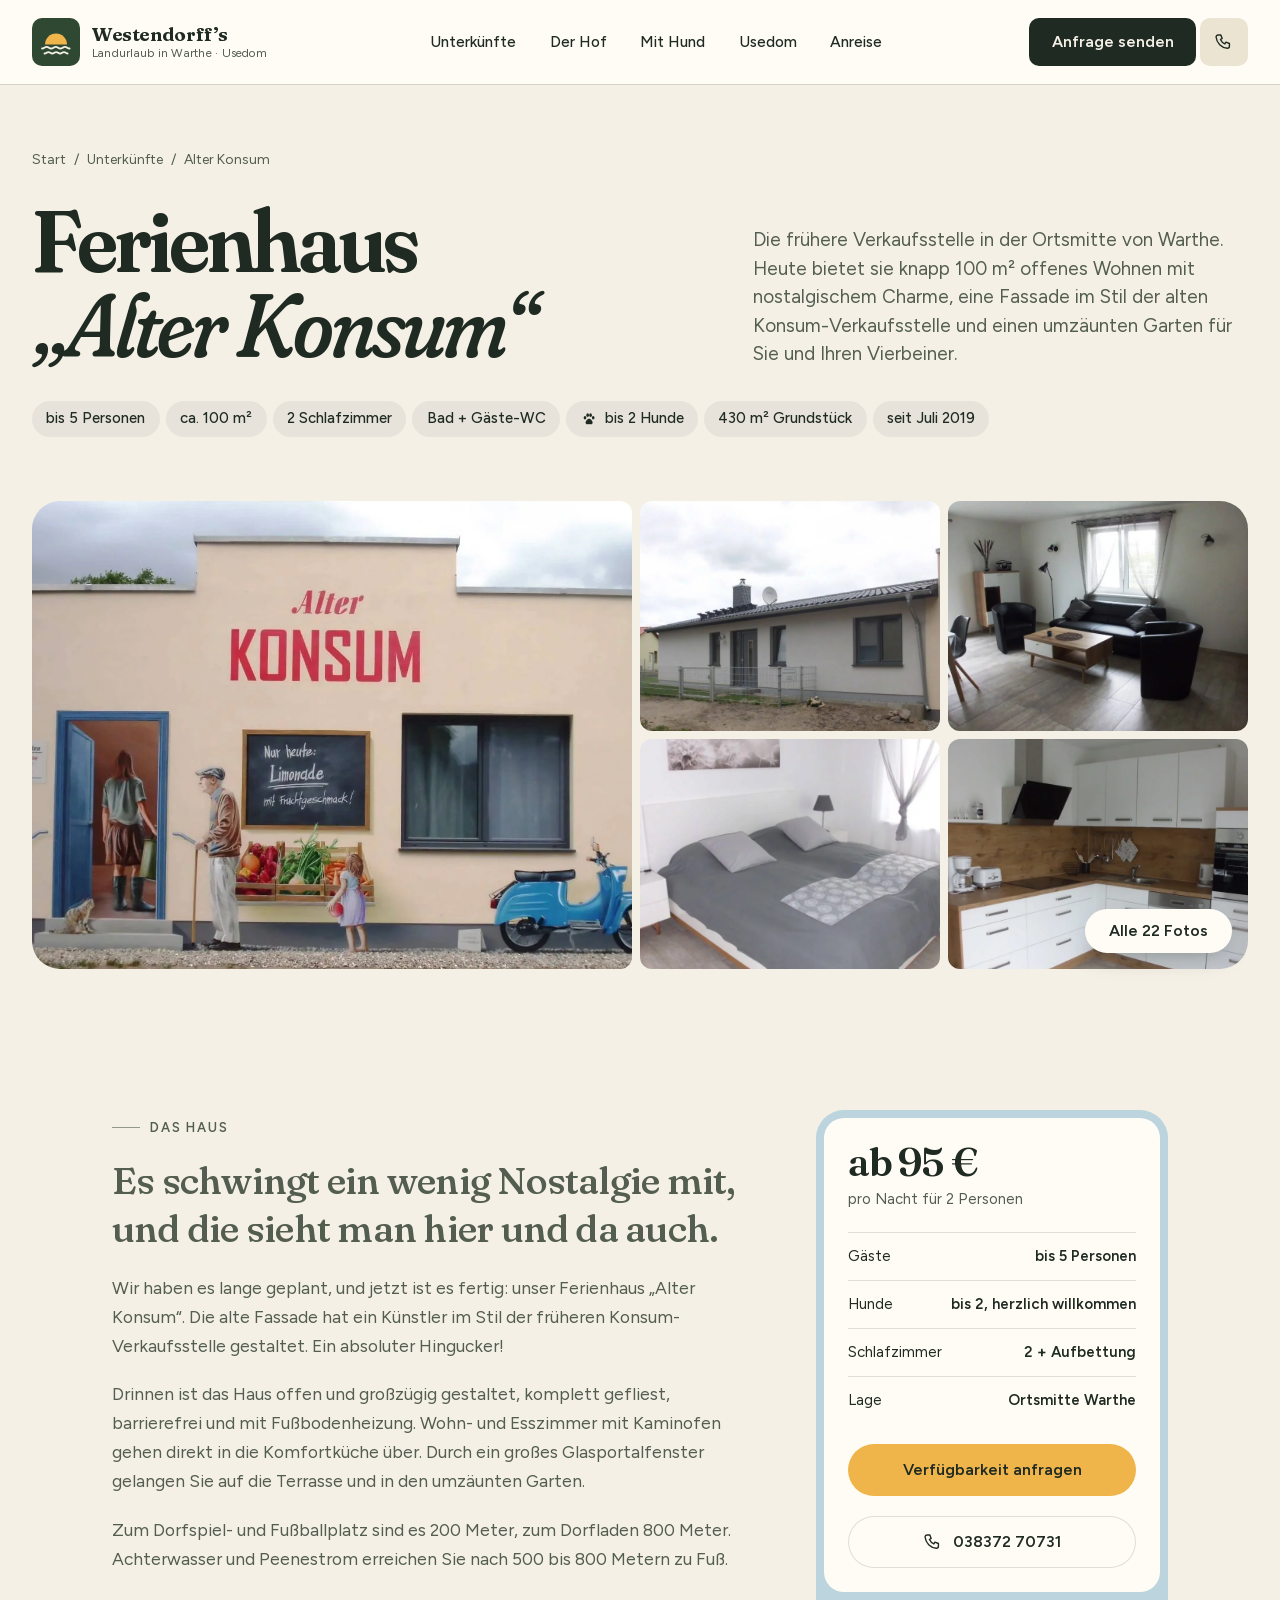
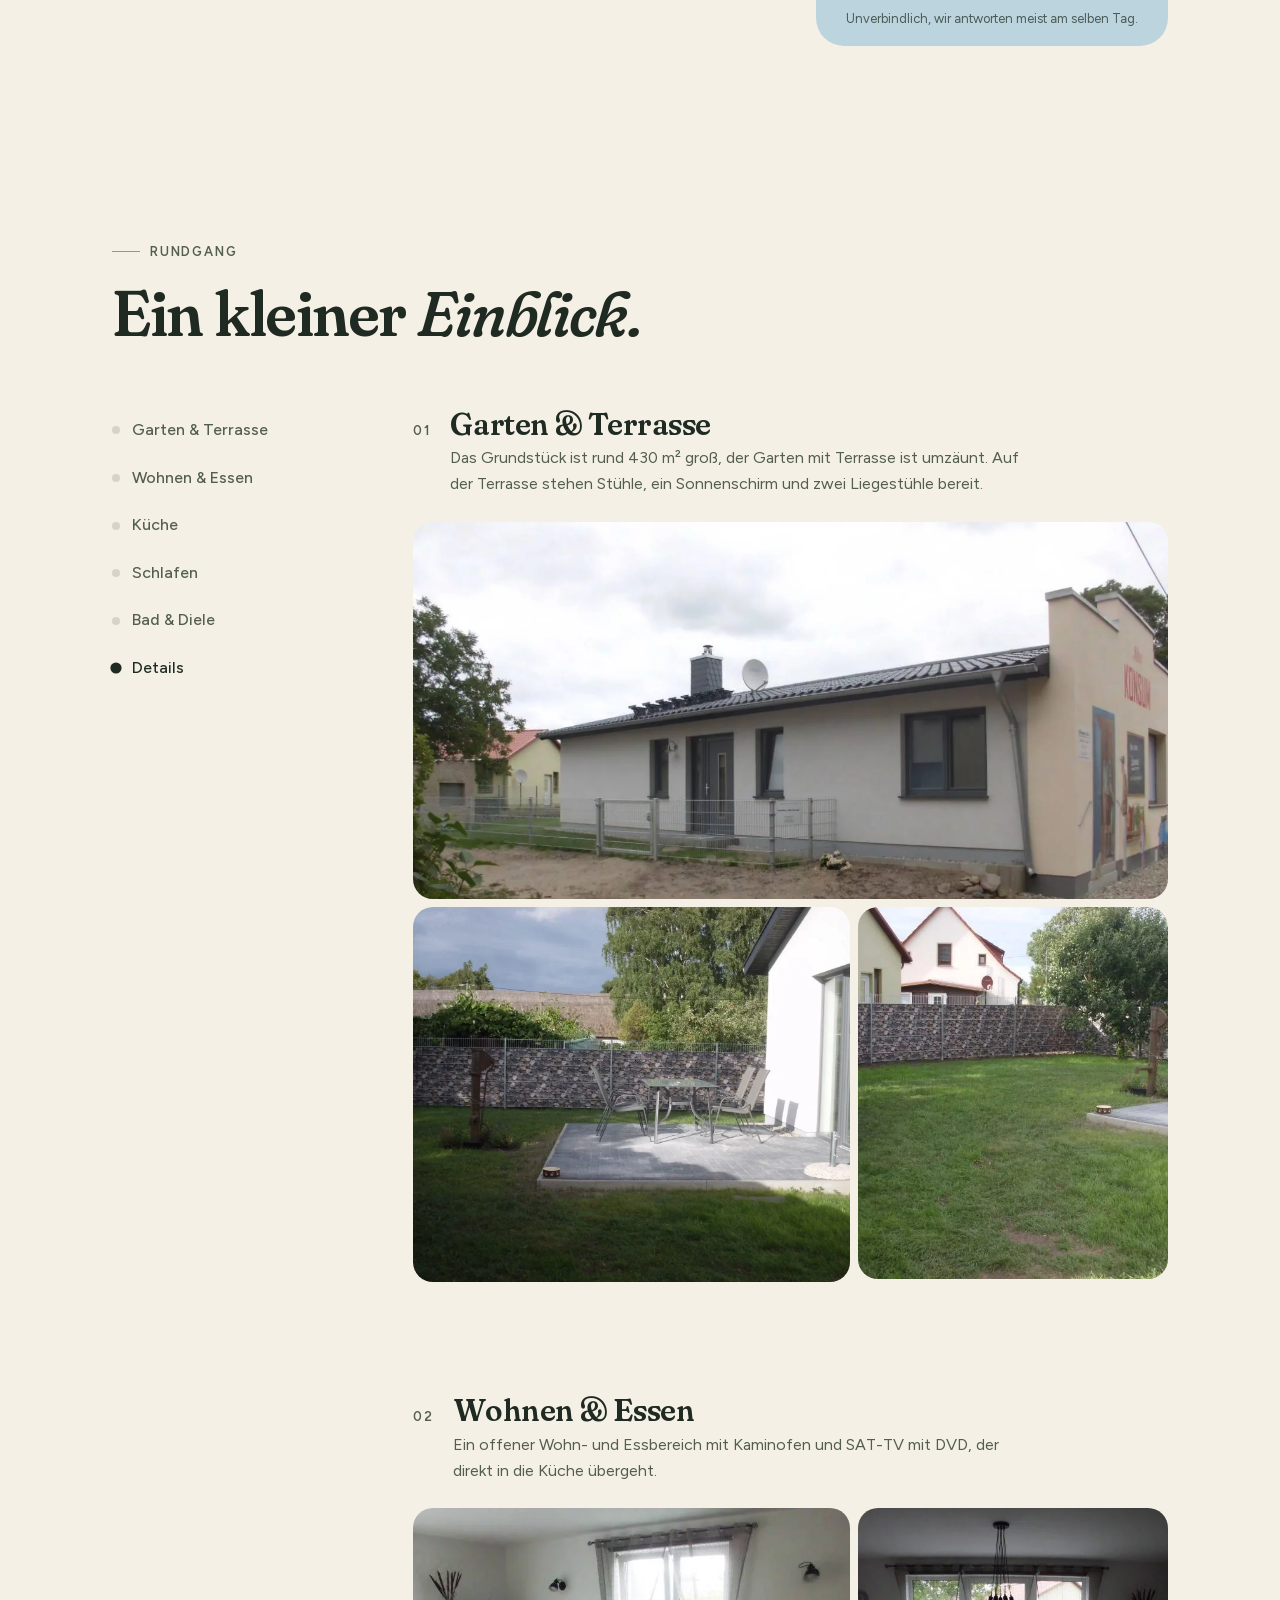
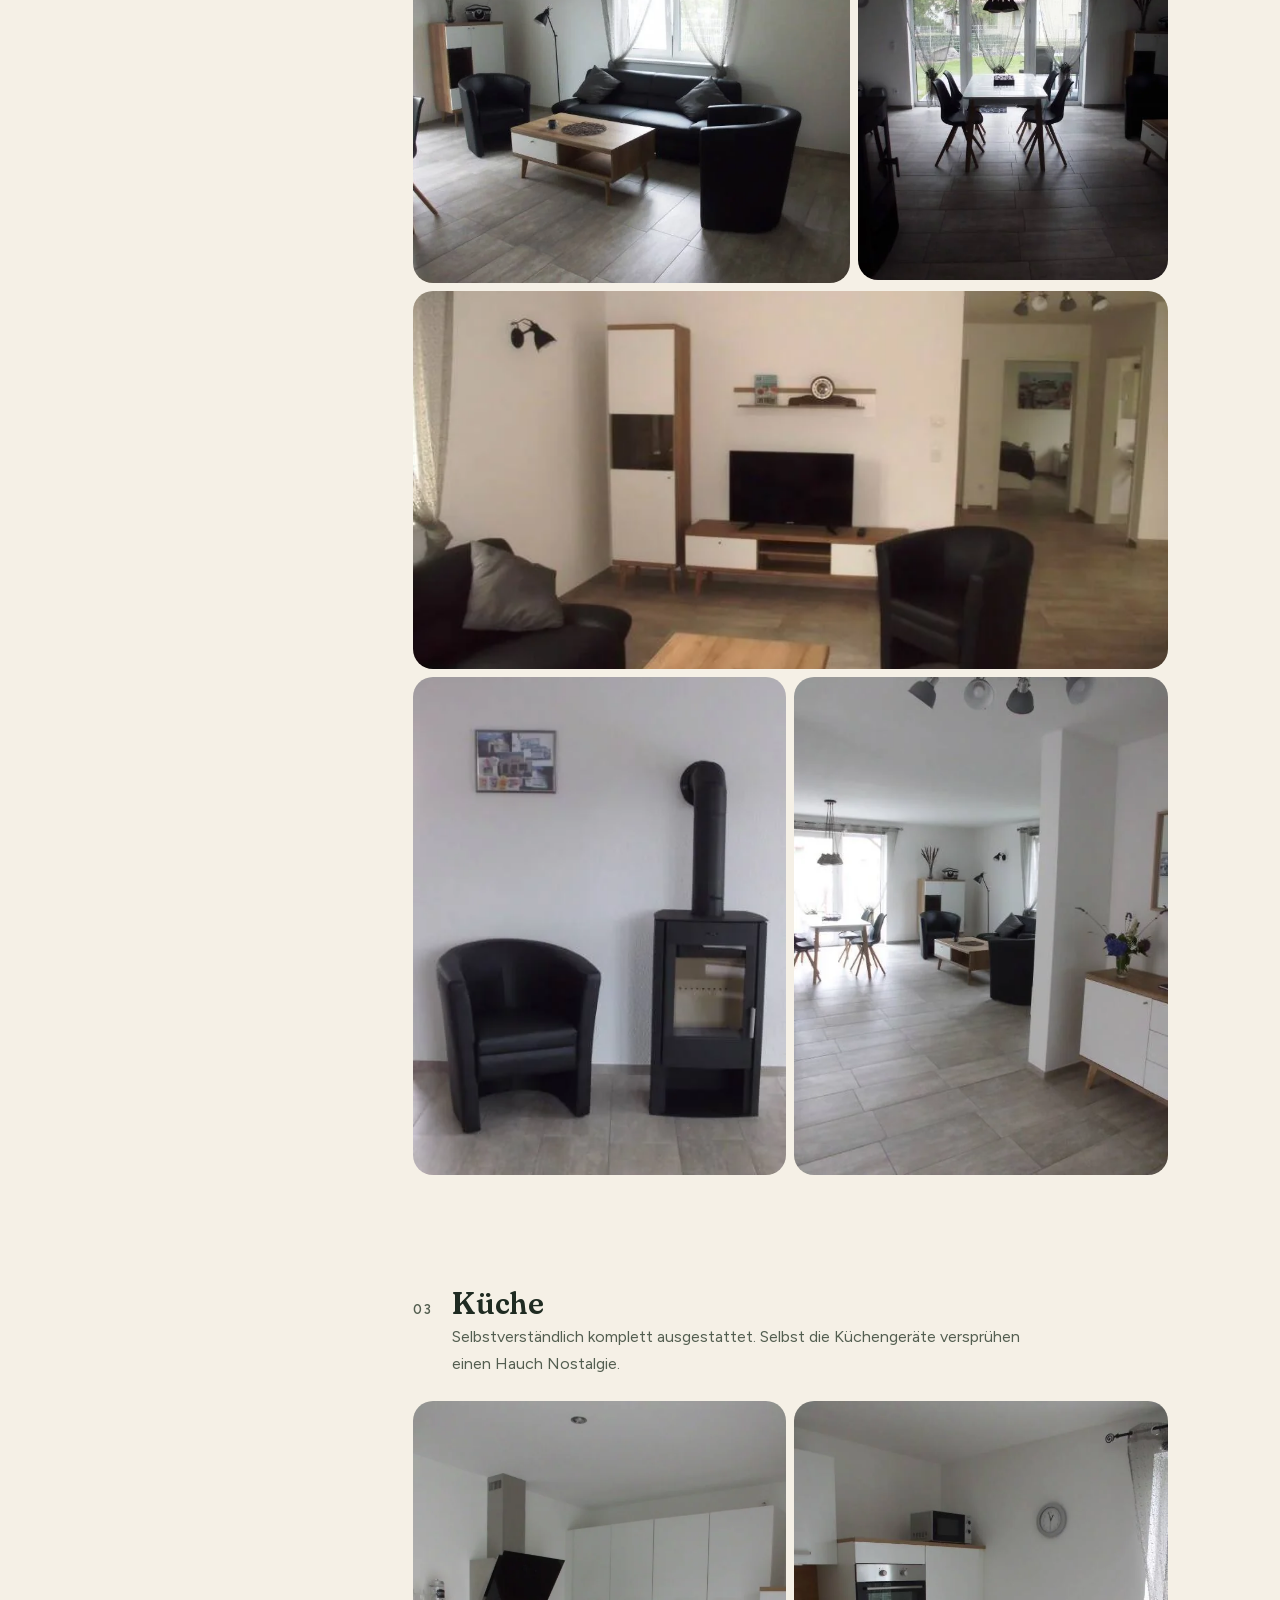
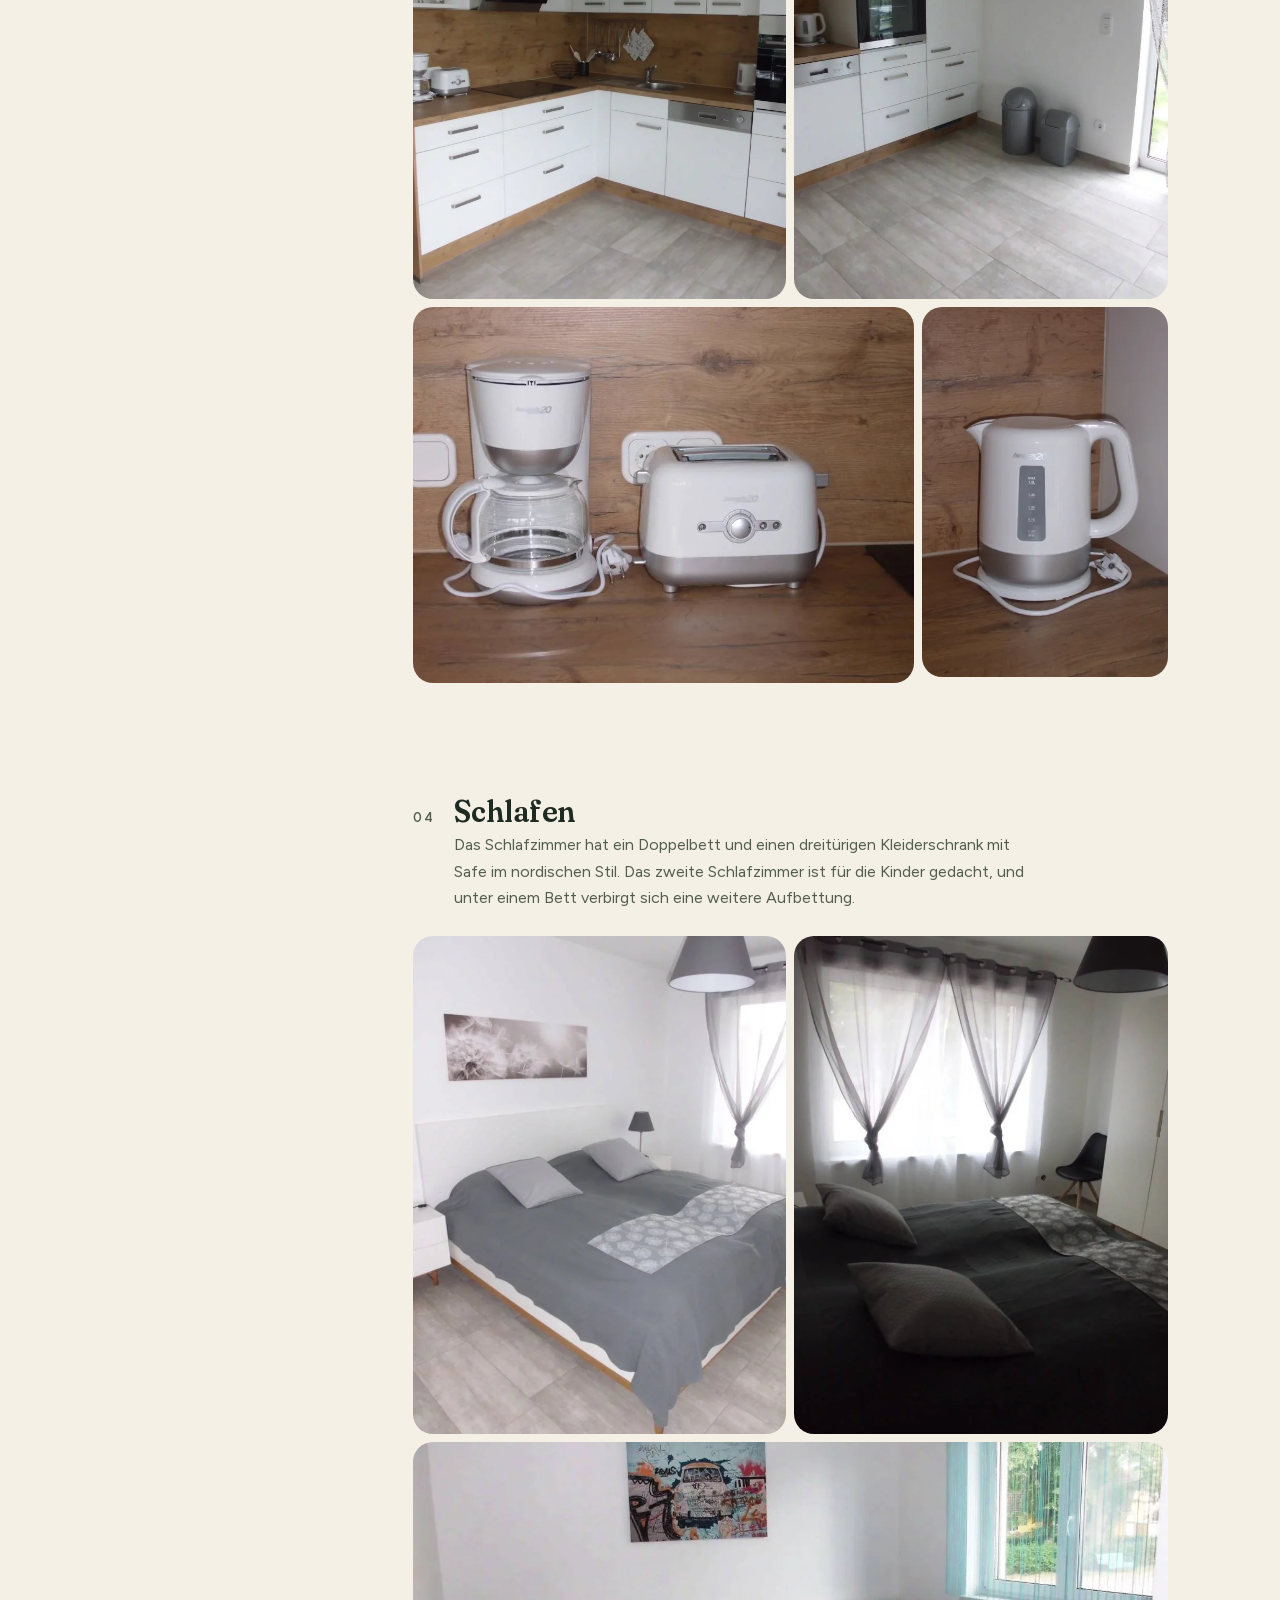
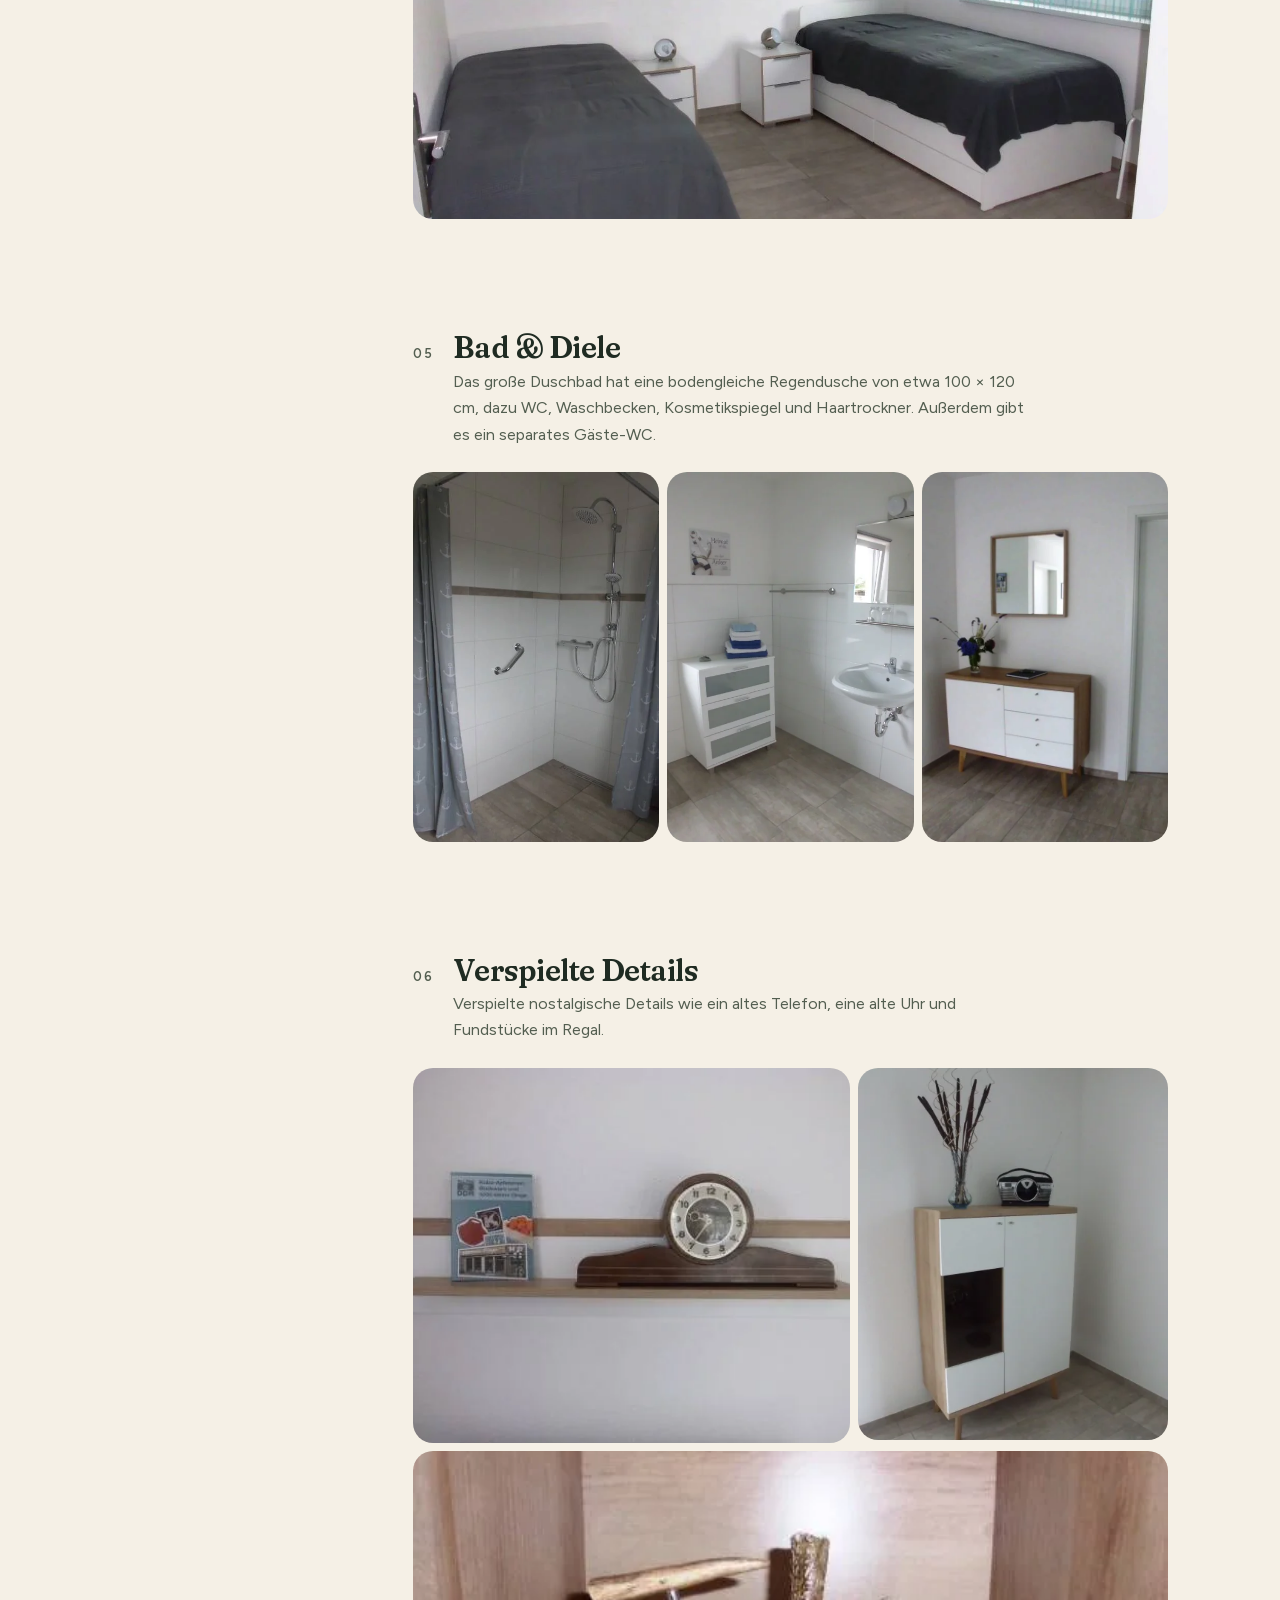
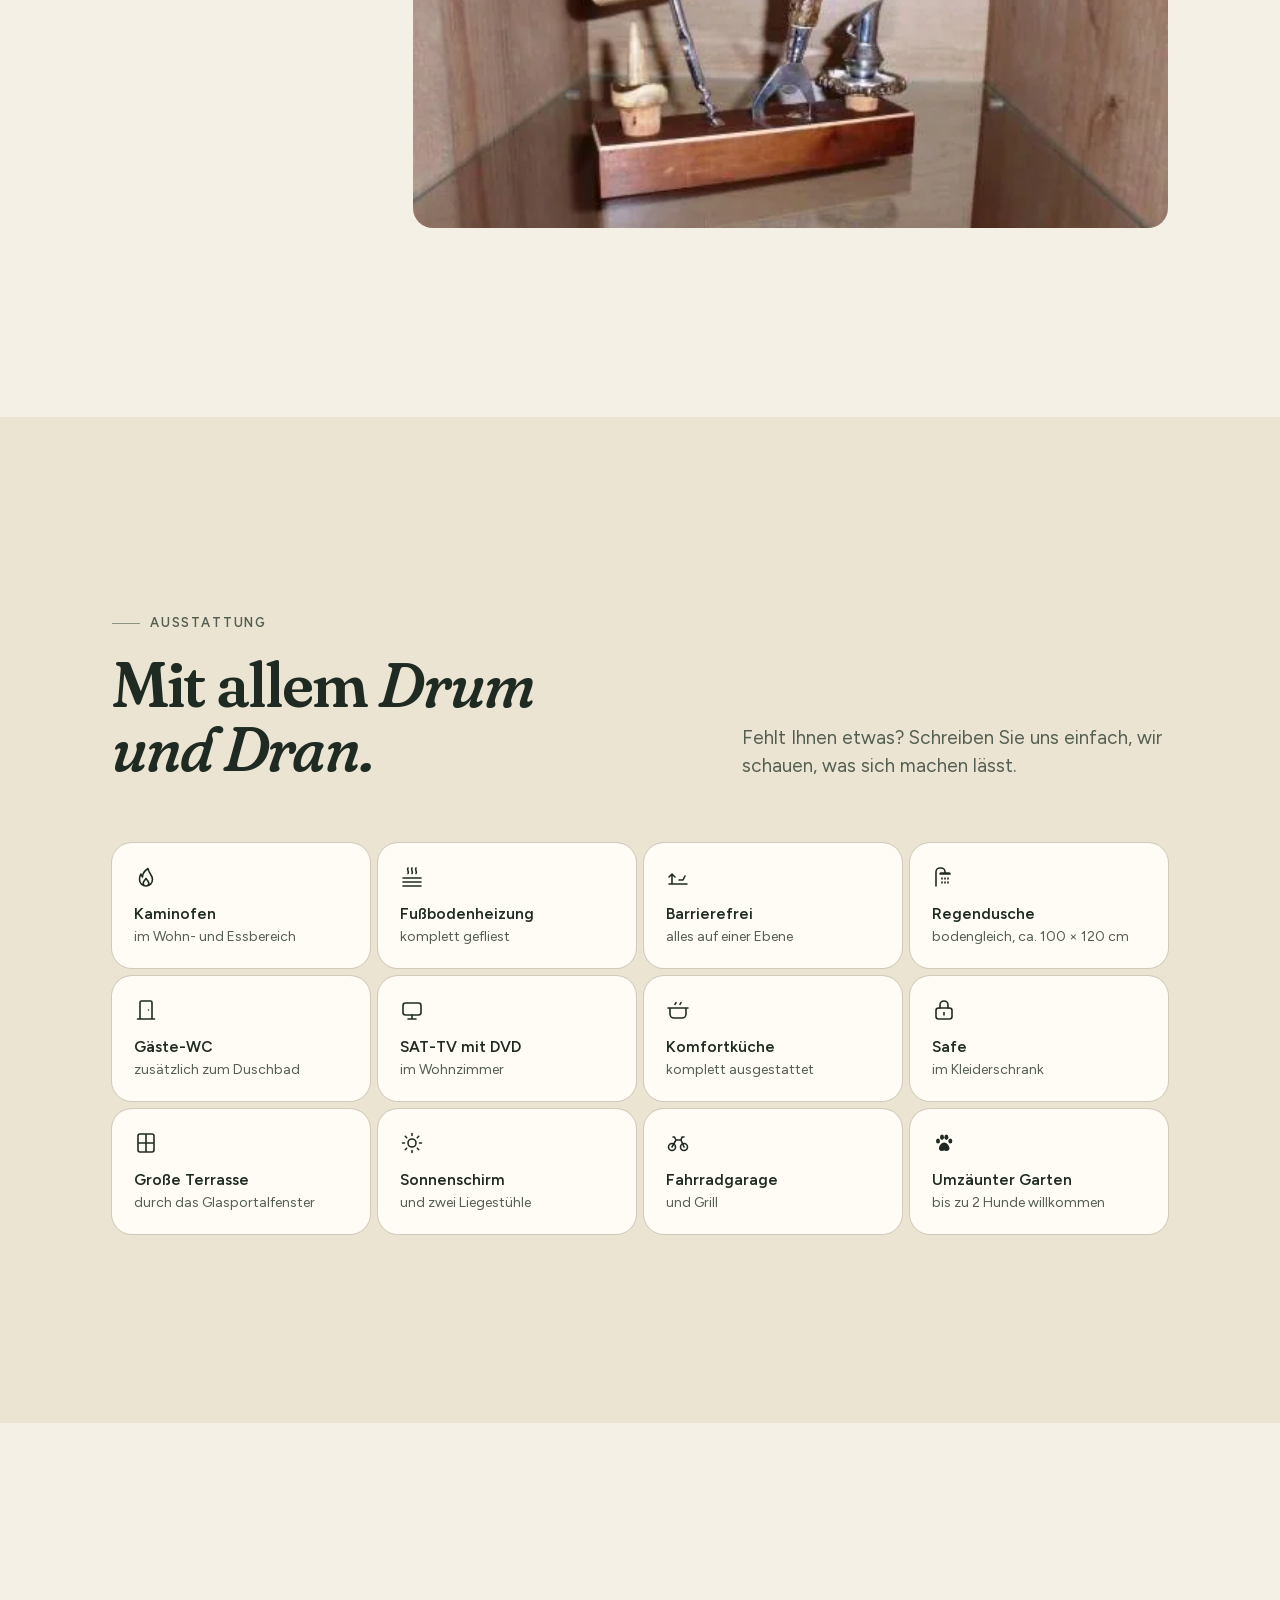
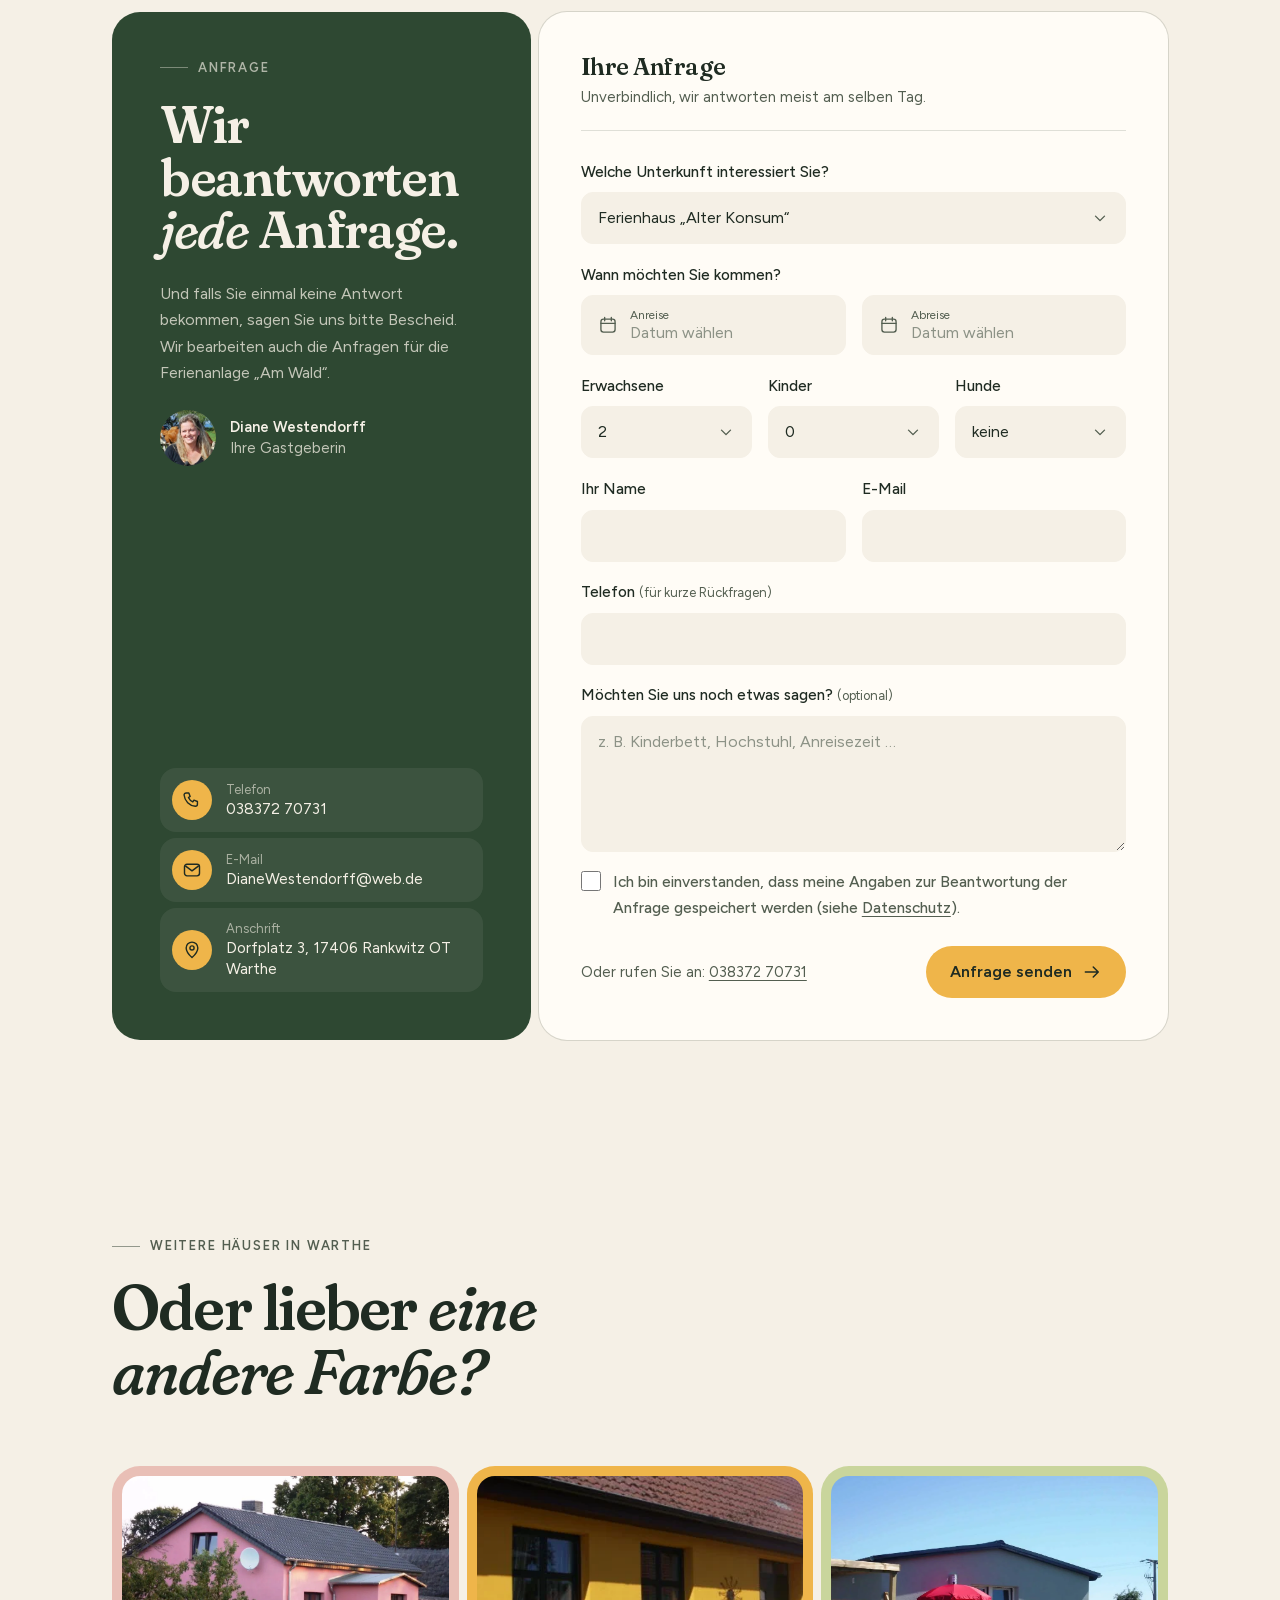
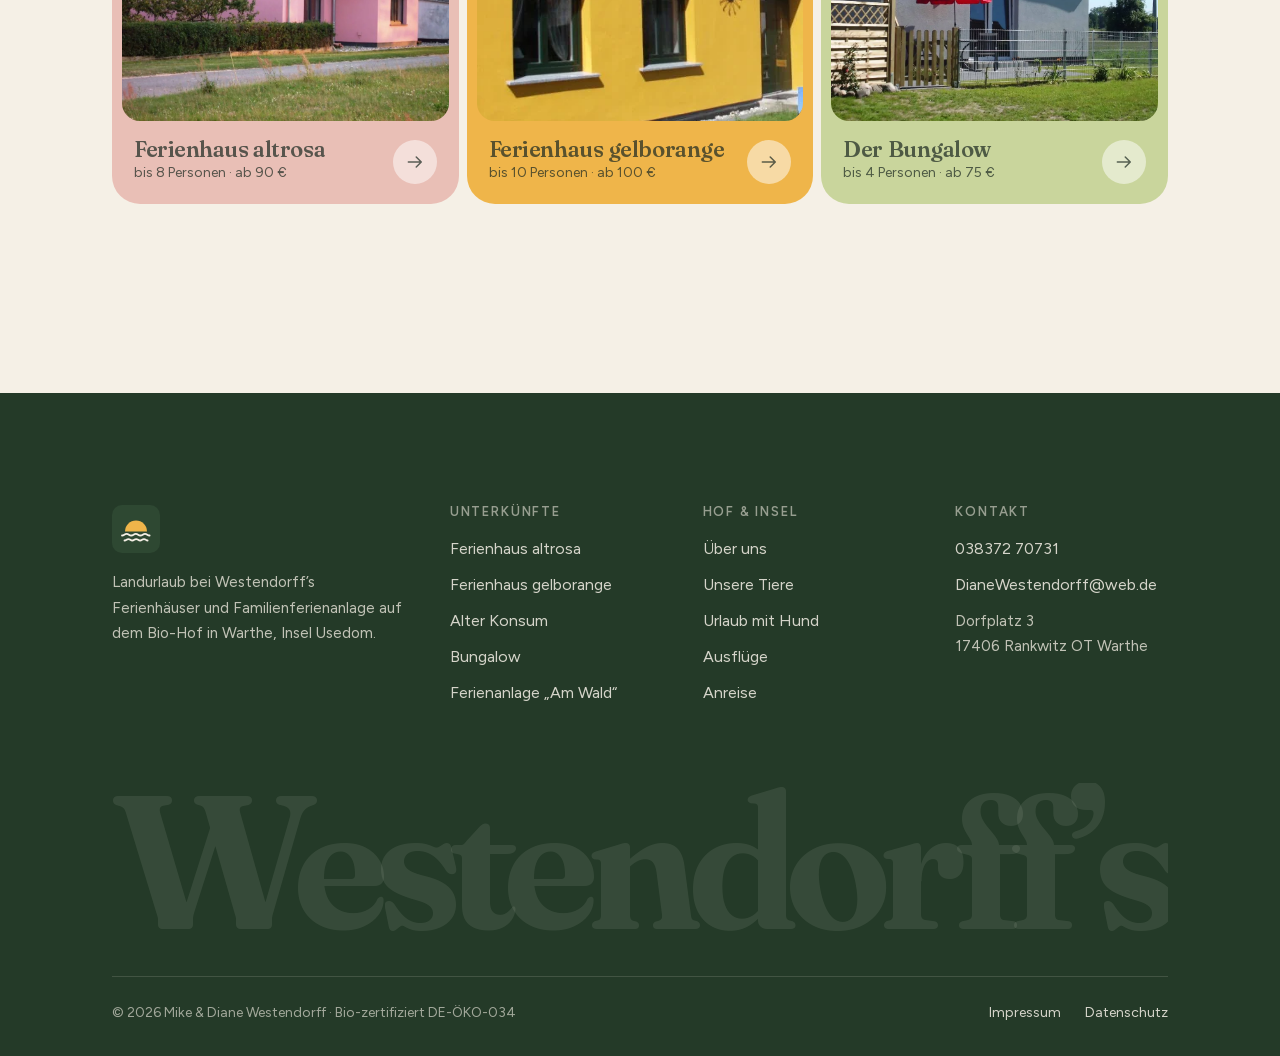
==== alter-konsum.html @ 7430ca49 "Redesign preview: Landurlaub bei Westendorff's, Warthe/Usedom Homepage and Ferienhaus "Alter Konsum"" ====
<!DOCTYPE html>
<html lang="de">
<head>
  <meta charset="utf-8">
  <meta name="viewport" content="width=device-width, initial-scale=1, viewport-fit=cover">
  <title>Ferienhaus „Alter Konsum“ · Landurlaub bei Westendorff’s, Warthe/Usedom</title>
  <meta name="description" content="Ferienhaus „Alter Konsum“ in Warthe, Insel Usedom: die ehemalige Dorf-Verkaufsstelle, knapp 100 m², bis 5 Personen, 2 Hunde willkommen, ab 95 € pro Nacht.">
  <meta name="robots" content="noindex, nofollow">
  <meta name="theme-color" content="#F5F0E6">
  <link rel="icon" href="assets/img/mark.svg" type="image/svg+xml">
  <link rel="preload" href="assets/fonts/fraunces-latin.woff2" as="font" type="font/woff2" crossorigin>
  <link rel="preload" href="assets/fonts/figtree-latin.woff2" as="font" type="font/woff2" crossorigin>
  <link rel="preload" href="assets/img/konsum-fassade.webp" as="image" fetchpriority="high">
  <link rel="stylesheet" href="assets/css/styles.css">
  <script>
    /* freeze the viewport unit before first paint — refreshed on width change only */
    document.documentElement.classList.add('js');
    document.documentElement.style.setProperty('--vh', (window.innerHeight * 0.01) + 'px');
  </script>
  <script src="assets/js/main.js" defer></script>
  <script type="application/ld+json">
  {
    "@context": "https://schema.org",
    "@type": "VacationRental",
    "name": "Ferienhaus „Alter Konsum“ – Landurlaub bei Westendorff’s",
    "description": "Ferienhäuser und Familienferienanlage auf einem Bio-Hof in Warthe, Insel Usedom",
    "telephone": "+49 38372 70731",
    "email": "DianeWestendorff@web.de",
    "petsAllowed": true,
    "address": {
      "@type": "PostalAddress",
      "streetAddress": "Dorfplatz 3",
      "postalCode": "17406",
      "addressLocality": "Rankwitz OT Warthe",
      "addressRegion": "Mecklenburg-Vorpommern",
      "addressCountry": "DE"
    },
    "url": "https://www.landurlaub-usedom-warthe.de/"
  }
  </script>
</head>
<body>
  <a class="skip" href="#main">Zum Inhalt springen</a>

  <!-- Icon sprite -->
  <svg width="0" height="0" style="position:absolute" aria-hidden="true">
    <symbol id="mark" viewBox="0 0 48 48">
      <rect width="48" height="48" rx="10" fill="#2E4832"/>
      <path d="M13 26.5a11 11 0 0 1 22 0z" fill="#EFB54A"/>
      <path d="M10 30.5c2.3 0 2.3-1.6 4.6-1.6s2.3 1.6 4.6 1.6 2.3-1.6 4.6-1.6 2.3 1.6 4.6 1.6 2.3-1.6 4.6-1.6 2.3 1.6 4.6 1.6M12.5 35.5c2 0 2-1.4 3.9-1.4s2 1.4 3.9 1.4 2-1.4 3.9-1.4 2 1.4 3.9 1.4 2-1.4 3.9-1.4 2 1.4 3.6 1.4" fill="none" stroke="#F5F0E6" stroke-width="1.8" stroke-linecap="round"/>
    </symbol>
    <symbol id="i-phone" viewBox="0 0 24 24"><path fill="none" stroke="currentColor" stroke-width="1.7" stroke-linejoin="round" d="M5 3.5h3.2l1.6 4.2-2.1 1.3a11 11 0 0 0 5.3 5.3l1.3-2.1 4.2 1.6V17a2.5 2.5 0 0 1-2.5 2.5A15 15 0 0 1 2.5 6 2.5 2.5 0 0 1 5 3.5z"/></symbol>
    <symbol id="i-mail" viewBox="0 0 24 24"><g fill="none" stroke="currentColor" stroke-width="1.7" stroke-linejoin="round"><rect x="3" y="5" width="18" height="14" rx="3"/><path d="M4 7l8 6 8-6"/></g></symbol>
    <symbol id="i-pin" viewBox="0 0 24 24"><g fill="none" stroke="currentColor" stroke-width="1.7"><path d="M12 21s-7-6.2-7-11.5a7 7 0 0 1 14 0C19 14.8 12 21 12 21z" stroke-linejoin="round"/><circle cx="12" cy="9.5" r="2.5"/></g></symbol>
    <symbol id="i-arrow" viewBox="0 0 24 24"><path d="M4 12h15m-5.5-6 6 6-6 6" fill="none" stroke="currentColor" stroke-width="1.8" stroke-linecap="round" stroke-linejoin="round"/></symbol>
    <symbol id="i-cal" viewBox="0 0 24 24"><g fill="none" stroke="currentColor" stroke-width="1.6" stroke-linecap="round" stroke-linejoin="round"><rect x="3.5" y="5" width="17" height="15.5" rx="3"/><path d="M3.5 10h17M8 3v4m8-4v4"/></g></symbol>
    <symbol id="i-chev" viewBox="0 0 24 24"><path d="M6 9.5l6 6 6-6" fill="none" stroke="currentColor" stroke-width="1.8" stroke-linecap="round" stroke-linejoin="round"/></symbol>
    <symbol id="i-check" viewBox="0 0 24 24"><path d="M4.5 12.5l5 5 10-11" fill="none" stroke="currentColor" stroke-width="2" stroke-linecap="round" stroke-linejoin="round"/></symbol>
    <symbol id="i-paw" viewBox="0 0 24 24"><g fill="currentColor"><ellipse cx="6" cy="10" rx="2" ry="2.6"/><ellipse cx="10" cy="6.2" rx="2" ry="2.7"/><ellipse cx="14.4" cy="6.2" rx="2" ry="2.7"/><ellipse cx="18.3" cy="10" rx="2" ry="2.6"/><path d="M12.2 11.5c2.6 0 5.3 3.6 5.3 5.8 0 1.9-1.4 2.7-2.9 2.7-1 0-1.6-.5-2.4-.5s-1.5.5-2.5.5c-1.5 0-2.8-.8-2.8-2.7 0-2.2 2.7-5.8 5.3-5.8z"/></g></symbol>
    <symbol id="i-car" viewBox="0 0 24 24"><g fill="none" stroke="currentColor" stroke-width="1.8" stroke-linejoin="round"><path d="M4 16.5v-4l1.8-4.6A2 2 0 0 1 7.7 6.5h8.6a2 2 0 0 1 1.9 1.4l1.8 4.6v4z"/><path d="M4 12.5h16" /><circle cx="7.5" cy="16.5" r="1.8" fill="currentColor" stroke="none"/><circle cx="16.5" cy="16.5" r="1.8" fill="currentColor" stroke="none"/></g></symbol>
    <symbol id="i-leaf" viewBox="0 0 24 24"><path d="M5 19c0-8 5-13 15-14-1 10-6 15-14 15m0-1 7-7" fill="none" stroke="currentColor" stroke-width="1.7" stroke-linecap="round" stroke-linejoin="round"/></symbol>
    <symbol id="i-hand" viewBox="0 0 24 24"><path d="M8.5 11V5.2a1.5 1.5 0 0 1 3 0V10m0-.5V4a1.5 1.5 0 0 1 3 0v6m0-4.5a1.5 1.5 0 0 1 3 0V12m0-3.5a1.5 1.5 0 0 1 3 0V14a7 7 0 0 1-7 7h-.6a6 6 0 0 1-4.6-2.2L4 13.3a1.5 1.5 0 0 1 2.2-2l2.3 2.2" fill="none" stroke="currentColor" stroke-width="1.6" stroke-linecap="round" stroke-linejoin="round"/></symbol>
    <symbol id="i-fire" viewBox="0 0 24 24"><path d="M12 21a6.5 6.5 0 0 0 6.5-6.5c0-4.5-4-6.5-4.5-11-3 2-5.5 5-5.5 8.5-1-.8-1.5-2-1.5-3C5.8 10.6 5.5 12.4 5.5 14.5A6.5 6.5 0 0 0 12 21zm0 0a2.8 2.8 0 0 1-2.8-2.8c0-1.9 1.8-2.9 2.8-4.7 1 1.8 2.8 2.8 2.8 4.7A2.8 2.8 0 0 1 12 21z" fill="none" stroke="currentColor" stroke-width="1.6" stroke-linejoin="round"/></symbol>
    <symbol id="i-heat" viewBox="0 0 24 24"><path d="M8 3c-1.5 2 1.5 3.5 0 5.5M12 3c-1.5 2 1.5 3.5 0 5.5M16 3c-1.5 2 1.5 3.5 0 5.5M3 13h18M3 17h18M3 21h18" fill="none" stroke="currentColor" stroke-width="1.6" stroke-linecap="round"/></symbol>
    <symbol id="i-step" viewBox="0 0 24 24"><path d="M3 19h18M6 19V9m0 0 3 3m-3-3-3 3M13 15h4l2-4" fill="none" stroke="currentColor" stroke-width="1.6" stroke-linecap="round" stroke-linejoin="round"/></symbol>
    <symbol id="i-shower" viewBox="0 0 24 24"><path d="M4 21V7a4 4 0 0 1 4-4h1a4 4 0 0 1 4 4v1M9 8h8a1 1 0 0 1 1 1H8a1 1 0 0 1 1-1zM10 13v1m3-1v1m3-1v1m-6 3v1m3-1v1m3-1v1" fill="none" stroke="currentColor" stroke-width="1.6" stroke-linecap="round" stroke-linejoin="round"/></symbol>
    <symbol id="i-door" viewBox="0 0 24 24"><path d="M6 21V4.5A1.5 1.5 0 0 1 7.5 3h9A1.5 1.5 0 0 1 18 4.5V21M3.5 21h17M14.5 12h.01" fill="none" stroke="currentColor" stroke-width="1.6" stroke-linecap="round" stroke-linejoin="round"/></symbol>
    <symbol id="i-tv" viewBox="0 0 24 24"><g fill="none" stroke="currentColor" stroke-width="1.6" stroke-linecap="round" stroke-linejoin="round"><rect x="3" y="5" width="18" height="12" rx="2.5"/><path d="M8 21h8M12 17v4"/></g></symbol>
    <symbol id="i-pot" viewBox="0 0 24 24"><path d="M4 10h16v6a4 4 0 0 1-4 4H8a4 4 0 0 1-4-4v-6zm-2 0h2m16 0h2M9 6.5c0-1 1-1 1-2m4 2c0-1 1-1 1-2" fill="none" stroke="currentColor" stroke-width="1.6" stroke-linecap="round" stroke-linejoin="round"/></symbol>
    <symbol id="i-lock" viewBox="0 0 24 24"><g fill="none" stroke="currentColor" stroke-width="1.6" stroke-linecap="round" stroke-linejoin="round"><rect x="4" y="10" width="16" height="11" rx="2.5"/><path d="M8 10V7a4 4 0 0 1 8 0v3M12 14.5v2.5"/></g></symbol>
    <symbol id="i-window" viewBox="0 0 24 24"><g fill="none" stroke="currentColor" stroke-width="1.6" stroke-linejoin="round"><rect x="4" y="3" width="16" height="18" rx="2"/><path d="M12 3v18M4 12h16"/></g></symbol>
    <symbol id="i-sun" viewBox="0 0 24 24"><g fill="none" stroke="currentColor" stroke-width="1.6" stroke-linecap="round"><circle cx="12" cy="12" r="4"/><path d="M12 2.5v2m0 15v2M2.5 12h2m15 0h2M5.3 5.3l1.4 1.4m10.6 10.6 1.4 1.4M5.3 18.7l1.4-1.4M17.3 6.7l1.4-1.4"/></g></symbol>
    <symbol id="i-bike" viewBox="0 0 24 24"><g fill="none" stroke="currentColor" stroke-width="1.6" stroke-linecap="round" stroke-linejoin="round"><circle cx="6" cy="16" r="3.5"/><circle cx="18" cy="16" r="3.5"/><path d="M6 16l4-7h5l3 7M10 9 8.5 6H7m8 3 1-3h2"/></g></symbol>
  </svg>

  <!-- ================= Header ================= -->
  <header class="header" data-header>
    <div class="header__row">
      <div class="capsule" data-capsule>
        <div class="capsule__bar">
          <a class="brand" href="index.html" aria-label="Landurlaub bei Westendorff’s – zur Startseite">
            <svg class="brand__mark"><use href="#mark"/></svg>
            <span class="brand__text">
              <span class="brand__name">Westendorff’s</span>
              <span class="brand__sub">Landurlaub in Warthe · Usedom</span>
            </span>
          </a>
          <button class="menu-btn" type="button" aria-expanded="false" aria-controls="sheet" data-menu-btn>
            <span class="sr-only">Menü</span>
            <span class="menu-btn__bars" aria-hidden="true"><span></span><span></span></span>
          </button>
        </div>
        <nav class="sheet" id="sheet" aria-label="Hauptmenü mobil">
          <div class="sheet__links">
            <a class="sheet__link" href="index.html#unterkuenfte">Unterkünfte <svg class="i"><use href="#i-arrow"/></svg></a>
            <a class="sheet__link" href="index.html#hof">Der Hof <svg class="i"><use href="#i-arrow"/></svg></a>
            <a class="sheet__link" href="index.html#hund">Mit Hund <svg class="i"><use href="#i-arrow"/></svg></a>
            <a class="sheet__link" href="index.html#usedom">Usedom <svg class="i"><use href="#i-arrow"/></svg></a>
            <a class="sheet__link" href="index.html#anreise">Anreise <svg class="i"><use href="#i-arrow"/></svg></a>
          </div>
          <div class="sheet__actions">
            <a class="btn" href="#anfrage">Anfrage senden</a>
            <a class="icon-btn" href="tel:+493837270731" aria-label="Anrufen: 038372 70731"><svg class="i"><use href="#i-phone"/></svg></a>
          </div>
        </nav>
      </div>

      <nav class="nav" aria-label="Hauptmenü">
        <a class="nav__link" href="index.html#unterkuenfte">Unterkünfte</a>
        <a class="nav__link" href="index.html#hof">Der Hof</a>
        <a class="nav__link" href="index.html#hund">Mit Hund</a>
        <a class="nav__link nav__link--opt" href="index.html#usedom">Usedom</a>
        <a class="nav__link" href="index.html#anreise">Anreise</a>
      </nav>
      <a class="btn header__cta" href="#anfrage">Anfrage senden</a>
      <a class="icon-btn header__tel" href="tel:+493837270731" aria-label="Anrufen: 038372 70731"><svg class="i"><use href="#i-phone"/></svg></a>
    </div>
  </header>

  <main id="main">
    <!-- ================= Kopf ================= -->
    <section class="p-hero" data-p-hero>
      <div class="container container--wide">
        <nav class="crumbs rise" style="--i:0" aria-label="Brotkrumen"><a href="index.html">Start</a><span aria-hidden="true">/</span><a href="index.html#unterkuenfte">Unterkünfte</a><span aria-hidden="true">/</span><span aria-current="page">Alter Konsum</span></nav>
        <div class="p-hero__head" style="margin-top:1.75rem">
          <div class="p-hero__title">
            <h1 class="display rise" style="--i:1">Ferienhaus <em>„Alter Konsum“</em></h1>
          </div>
          <div class="p-hero__side rise" style="--i:2">
            <p class="lead">Die frühere Verkaufsstelle in der Ortsmitte von Warthe. Heute bietet sie knapp 100 m² offenes Wohnen mit nostalgischem Charme, eine Fassade im Stil der alten Konsum-Verkaufsstelle und einen umzäunten Garten für Sie und Ihren Vierbeiner.</p>
          </div>
        </div>
        <ul class="p-hero__chips rise" style="--i:3" aria-label="Eckdaten">
          <li class="chip">bis 5 Personen</li>
          <li class="chip">ca. 100 m²</li>
          <li class="chip">2 Schlafzimmer</li>
          <li class="chip">Bad + Gäste-WC</li>
          <li class="chip"><svg class="i i--sm"><use href="#i-paw"/></svg> bis 2 Hunde</li>
          <li class="chip">430 m² Grundstück</li>
          <li class="chip">seit Juli 2019</li>
        </ul>

        <div class="bento rise" style="--i:4">
          <button class="bento__tile" type="button" data-lb data-cap="Die „alte“ Fassade, gestaltet von einem Künstler im Stil der früheren Konsum-Verkaufsstelle"><img src="assets/img/konsum-fassade.webp" width="1280" height="792" alt="Die bemalte Fassade des Alten Konsums mit Schriftzug, Figuren und einer Schwalbe" fetchpriority="high"></button>
          <button class="bento__tile" type="button" data-lb data-cap="Haus und Garten"><img src="assets/img/konsum-garten.webp" width="1280" height="684" alt="Das Haus mit Garten und Terrasse"></button>
          <button class="bento__tile" type="button" data-lb data-cap="Wohn- und Esszimmer"><img src="assets/img/konsum-wohnzimmer.webp" width="790" height="592" alt="Helles Wohnzimmer mit Sofa und Sesseln"></button>
          <button class="bento__tile" type="button" data-lb data-cap="Schlafzimmer mit Doppelbett"><img src="assets/img/konsum-schlafzimmer.webp" width="720" height="960" alt="Schlafzimmer mit Doppelbett und hellen Vorhängen"></button>
          <button class="bento__tile" type="button" data-lb data-cap="Die Küche, komplett ausgestattet"><img src="assets/img/konsum-kueche.webp" width="768" height="942" alt="Weiße Einbauküche mit Holzarbeitsplatte"></button>
          <button class="btn bento__all" type="button" data-lb-all>Alle 22 Fotos</button>
        </div>
      </div>
    </section>

    <!-- ================= Geschichte + Buchung ================= -->
    <section class="section" aria-labelledby="story-title" style="padding-top:clamp(3rem,6vw,6rem)">
      <div class="container">
        <div class="p-main">
          <div class="p-story">
            <div class="reveal"><span class="eyebrow">Das Haus</span></div>
            <h2 class="sr-only" id="story-title">Über das Haus</h2>
            <p class="statement reveal">Es schwingt ein wenig Nostalgie mit, und die sieht man hier und da auch.</p>
            <p class="reveal">Wir haben es lange geplant, und jetzt ist es fertig: unser Ferienhaus „Alter Konsum“. Die alte Fassade hat ein Künstler im Stil der früheren Konsum-Verkaufsstelle gestaltet. Ein absoluter Hingucker!</p>
            <p class="reveal">Drinnen ist das Haus offen und großzügig gestaltet, komplett gefliest, barrierefrei und mit Fußbodenheizung. Wohn- und Esszimmer mit Kaminofen gehen direkt in die Komfortküche über. Durch ein großes Glasportalfenster gelangen Sie auf die Terrasse und in den umzäunten Garten.</p>
            <p class="reveal">Zum Dorfspiel- und Fußballplatz sind es 200 Meter, zum Dorfladen 800 Meter. Achterwasser und Peenestrom erreichen Sie nach 500 bis 800 Metern zu Fuß.</p>
          </div>

          <aside class="book reveal" aria-label="Preis und Anfrage">
            <div class="book__in">
              <p class="book__price"><b>ab 95 €</b>pro Nacht für 2 Personen</p>
              <ul class="book__list">
                <li><span>Gäste</span><span>bis 5 Personen</span></li>
                <li><span>Hunde</span><span>bis 2, herzlich willkommen</span></li>
                <li><span>Schlafzimmer</span><span>2 + Aufbettung</span></li>
                <li><span>Lage</span><span>Ortsmitte Warthe</span></li>
              </ul>
              <a class="btn btn--sun btn--block" href="#anfrage">Verfügbarkeit anfragen</a>
              <a class="btn btn--ghost btn--block" href="tel:+493837270731"><svg class="i"><use href="#i-phone"/></svg> 038372 70731</a>
            </div>
            <p class="book__foot">Unverbindlich, wir antworten meist am selben Tag.</p>
          </aside>
        </div>
      </div>
    </section>

    <!-- ================= Rundgang ================= -->
    <section class="section" id="rundgang" aria-labelledby="tour-title" style="padding-top:0">
      <div class="container">
        <div class="section-head">
          <div class="reveal"><span class="eyebrow">Rundgang</span></div>
          <h2 class="h2 reveal" id="tour-title">Ein kleiner <em>Einblick.</em></h2>
        </div>
        <div class="tour">
          <nav class="tour__index" data-tour-index aria-label="Räume">
            <a href="#r-garten" class="is-current">Garten &amp; Terrasse</a>
            <a href="#r-wohnen">Wohnen &amp; Essen</a>
            <a href="#r-kueche">Küche</a>
            <a href="#r-schlafen">Schlafen</a>
            <a href="#r-bad">Bad &amp; Diele</a>
            <a href="#r-details">Details</a>
          </nav>
          <div class="rooms">
            <article class="room" id="r-garten">
              <header class="room__head"><span class="room__no">01</span><h3 class="h3">Garten &amp; Terrasse</h3><p>Das Grundstück ist rund 430 m² groß, der Garten mit Terrasse ist umzäunt. Auf der Terrasse stehen Stühle, ein Sonnenschirm und zwei Liegestühle bereit.</p></header>
              <div class="room__pics">
                <button class="w-12" type="button" data-lb data-cap="Haus und Garten"><img src="assets/img/konsum-garten.webp" width="1280" height="684" alt="Das Haus mit Garten und Terrasse" loading="lazy"></button>
                <button class="w-7" type="button" data-lb data-cap="Die Terrasse"><img src="assets/img/konsum-terrasse.webp" width="787" height="590" alt="Terrasse mit Gartenmöbeln" loading="lazy"></button>
                <button class="w-5" type="button" data-lb data-cap="Der umzäunte Garten"><img src="assets/img/konsum-rasen.webp" width="793" height="594" alt="Rasenfläche im umzäunten Garten" loading="lazy"></button>
              </div>
            </article>
            <article class="room" id="r-wohnen">
              <header class="room__head"><span class="room__no">02</span><h3 class="h3">Wohnen &amp; Essen</h3><p>Ein offener Wohn- und Essbereich mit Kaminofen und SAT-TV mit DVD, der direkt in die Küche übergeht.</p></header>
              <div class="room__pics">
                <button class="w-7" type="button" data-lb data-cap="Wohn- und Esszimmer"><img src="assets/img/konsum-wohnzimmer.webp" width="790" height="592" alt="Wohnzimmer mit Sofa und Sesseln" loading="lazy"></button>
                <button class="w-5" type="button" data-lb data-cap="Der Essplatz"><img src="assets/img/konsum-essplatz.webp" width="542" height="722" alt="Esstisch vor dem großen Fenster" loading="lazy"></button>
                <button class="w-12" type="button" data-lb data-cap="Wohnbereich mit TV"><img src="assets/img/konsum-wohnbereich.webp" width="792" height="594" alt="Wohnbereich mit Fernseher und Sideboard" loading="lazy"></button>
                <button class="w-6" type="button" data-lb data-cap="Der Kaminofen"><img src="assets/img/konsum-kaminofen.webp" width="430" height="721" alt="Schwarzer Kaminofen neben einem Sessel" loading="lazy"></button>
                <button class="w-6" type="button" data-lb data-cap="Blick durch den Wohnraum"><img src="assets/img/konsum-wohnen-weit.webp" width="543" height="724" alt="Blick durch den offenen Wohnraum" loading="lazy"></button>
              </div>
            </article>
            <article class="room" id="r-kueche">
              <header class="room__head"><span class="room__no">03</span><h3 class="h3">Küche</h3><p>Selbstverständlich komplett ausgestattet. Selbst die Küchengeräte versprühen einen Hauch Nostalgie.</p></header>
              <div class="room__pics">
                <button class="w-6" type="button" data-lb data-cap="Die Küche"><img src="assets/img/konsum-kueche.webp" width="768" height="942" alt="Weiße Einbauküche mit Holzarbeitsplatte" loading="lazy"></button>
                <button class="w-6" type="button" data-lb data-cap="Küchenzeile mit Backofen"><img src="assets/img/konsum-kueche-2.webp" width="707" height="942" alt="Küchenzeile mit Backofen und Kühlschrank" loading="lazy"></button>
                <button class="w-8" type="button" data-lb data-cap="Kaffeemaschine und Toaster im Retro-Look"><img src="assets/img/konsum-kaffeemaschine.webp" width="791" height="594" alt="Retro-Kaffeemaschine und Toaster" loading="lazy"></button>
                <button class="w-4" type="button" data-lb data-cap="Der Wasserkocher"><img src="assets/img/konsum-wasserkocher.webp" width="446" height="595" alt="Retro-Wasserkocher auf Holzarbeitsplatte" loading="lazy"></button>
              </div>
            </article>
            <article class="room" id="r-schlafen">
              <header class="room__head"><span class="room__no">04</span><h3 class="h3">Schlafen</h3><p>Das Schlafzimmer hat ein Doppelbett und einen dreitürigen Kleiderschrank mit Safe im nordischen Stil. Das zweite Schlafzimmer ist für die Kinder gedacht, und unter einem Bett verbirgt sich eine weitere Aufbettung.</p></header>
              <div class="room__pics">
                <button class="w-6" type="button" data-lb data-cap="Schlafzimmer mit Doppelbett"><img src="assets/img/konsum-schlafzimmer.webp" width="720" height="960" alt="Schlafzimmer mit Doppelbett" loading="lazy"></button>
                <button class="w-6" type="button" data-lb data-cap="Schlafzimmer, Blick zum Fenster"><img src="assets/img/konsum-schlafzimmer-2.webp" width="720" height="960" alt="Doppelbett vor dem Fenster" loading="lazy"></button>
                <button class="w-12" type="button" data-lb data-cap="Das Kinderzimmer mit zwei Einzelbetten"><img src="assets/img/konsum-kinderzimmer.webp" width="1216" height="912" alt="Kinderzimmer mit zwei Einzelbetten" loading="lazy"></button>
              </div>
            </article>
            <article class="room" id="r-bad">
              <header class="room__head"><span class="room__no">05</span><h3 class="h3">Bad &amp; Diele</h3><p>Das große Duschbad hat eine bodengleiche Regendusche von etwa 100 × 120 cm, dazu WC, Waschbecken, Kosmetikspiegel und Haartrockner. Außerdem gibt es ein separates Gäste-WC.</p></header>
              <div class="room__pics">
                <button class="w-4" type="button" data-lb data-cap="Die Regendusche"><img src="assets/img/konsum-bad.webp" width="522" height="696" alt="Bodengleiche Regendusche" loading="lazy"></button>
                <button class="w-4" type="button" data-lb data-cap="Waschtisch im Duschbad"><img src="assets/img/konsum-bad-2.webp" width="521" height="695" alt="Waschtisch mit Spiegel" loading="lazy"></button>
                <button class="w-4" type="button" data-lb data-cap="Die Diele"><img src="assets/img/konsum-diele.webp" width="548" height="960" alt="Diele mit Garderobe" loading="lazy"></button>
              </div>
            </article>
            <article class="room" id="r-details">
              <header class="room__head"><span class="room__no">06</span><h3 class="h3">Verspielte Details</h3><p>Verspielte nostalgische Details wie ein altes Telefon, eine alte Uhr und Fundstücke im Regal.</p></header>
              <div class="room__pics">
                <button class="w-7" type="button" data-lb data-cap="Die alte Uhr"><img src="assets/img/konsum-detail-uhr.webp" width="486" height="365" alt="Alte Kaminuhr auf einem Wandregal" loading="lazy"></button>
                <button class="w-5" type="button" data-lb data-cap="Das alte Telefon"><img src="assets/img/konsum-detail-telefon.webp" width="418" height="558" alt="Altes Telefon auf einem Schrank" loading="lazy"></button>
                <button class="w-12" type="button" data-lb data-cap="Fundstücke im Regal"><img src="assets/img/konsum-detail-regal.webp" width="507" height="381" alt="Nostalgische Fundstücke in einer Holzkiste" loading="lazy"></button>
              </div>
            </article>
          </div>
        </div>
      </div>
    </section>

    <!-- ================= Ausstattung ================= -->
    <section class="section board-wrap" aria-labelledby="amen-title">
      <div class="container">
        <div class="section-head section-head--split">
          <div style="display:grid;gap:1.25rem">
            <div class="reveal"><span class="eyebrow">Ausstattung</span></div>
            <h2 class="h2 reveal" id="amen-title">Mit allem <em>Drum und Dran.</em></h2>
          </div>
          <p class="lead reveal d1">Fehlt Ihnen etwas? Schreiben Sie uns einfach, wir schauen, was sich machen lässt.</p>
        </div>
        <ul class="amen">
          <li class="reveal"><svg class="i"><use href="#i-fire"/></svg><div><b>Kaminofen</b><span>im Wohn- und Essbereich</span></div></li>
          <li class="reveal d1"><svg class="i"><use href="#i-heat"/></svg><div><b>Fußbodenheizung</b><span>komplett gefliest</span></div></li>
          <li class="reveal d2"><svg class="i"><use href="#i-step"/></svg><div><b>Barrierefrei</b><span>alles auf einer Ebene</span></div></li>
          <li class="reveal d3"><svg class="i"><use href="#i-shower"/></svg><div><b>Regendusche</b><span>bodengleich, ca. 100 × 120 cm</span></div></li>
          <li class="reveal"><svg class="i"><use href="#i-door"/></svg><div><b>Gäste-WC</b><span>zusätzlich zum Duschbad</span></div></li>
          <li class="reveal d1"><svg class="i"><use href="#i-tv"/></svg><div><b>SAT-TV mit DVD</b><span>im Wohnzimmer</span></div></li>
          <li class="reveal d2"><svg class="i"><use href="#i-pot"/></svg><div><b>Komfortküche</b><span>komplett ausgestattet</span></div></li>
          <li class="reveal d3"><svg class="i"><use href="#i-lock"/></svg><div><b>Safe</b><span>im Kleiderschrank</span></div></li>
          <li class="reveal"><svg class="i"><use href="#i-window"/></svg><div><b>Große Terrasse</b><span>durch das Glasportalfenster</span></div></li>
          <li class="reveal d1"><svg class="i"><use href="#i-sun"/></svg><div><b>Sonnenschirm</b><span>und zwei Liegestühle</span></div></li>
          <li class="reveal d2"><svg class="i"><use href="#i-bike"/></svg><div><b>Fahrradgarage</b><span>und Grill</span></div></li>
          <li class="reveal d3"><svg class="i"><use href="#i-paw"/></svg><div><b>Umzäunter Garten</b><span>bis zu 2 Hunde willkommen</span></div></li>
        </ul>
      </div>
    </section>

    <!-- ================= Anfrage ================= -->
    <section class="section" id="anfrage" aria-labelledby="anfrage-title">
      <div class="container">
        <div class="contact">
          <aside class="contact__card reveal">
            <span class="eyebrow" style="color:rgba(245,240,230,.65)">Anfrage</span>
            <h2 class="h2" id="anfrage-title">Wir beantworten <em>jede</em> Anfrage.</h2>
            <p>Und falls Sie einmal keine Antwort bekommen, sagen Sie uns bitte Bescheid. Wir bearbeiten auch die Anfragen für die Ferienanlage „Am Wald“.</p>
            <div class="contact__host">
              <img src="assets/img/diane-westendorff.webp" alt="" loading="lazy">
              <p><b>Diane Westendorff</b><br>Ihre Gastgeberin</p>
            </div>
            <div class="contact__lines">
              <a class="contact__line" href="tel:+493837270731"><span class="ico"><svg class="i"><use href="#i-phone"/></svg></span><span><small>Telefon</small>038372 70731</span></a>
              <a class="contact__line" href="mailto:DianeWestendorff@web.de"><span class="ico"><svg class="i"><use href="#i-mail"/></svg></span><span><small>E-Mail</small>DianeWestendorff@web.de</span></a>
              <div class="contact__line"><span class="ico"><svg class="i"><use href="#i-pin"/></svg></span><span><small>Anschrift</small>Dorfplatz 3, 17406 Rankwitz OT Warthe</span></div>
            </div>
          </aside>

          <!-- Pitch build: submit is simulated in main.js. Production → Web3Forms (web3forms-contact skill). -->
          <form class="form reveal d1" data-form novalidate aria-labelledby="form-title">
            <div class="form__head">
              <h3 class="form__title" id="form-title">Ihre Anfrage</h3>
              <p class="small muted">Unverbindlich, wir antworten meist am selben Tag.</p>
            </div>
            <div class="form__grid">
              <div class="field">
                <label for="f-house">Welche Unterkunft interessiert Sie?</label>
                <select class="input" id="f-house" name="unterkunft" required data-default="Ferienhaus „Alter Konsum“">
                  <option value="">Bitte wählen</option>
                  <option>Ferienhaus altrosa (120 m²)</option>
                  <option>Ferienhaus gelborange (160 m²)</option>
                  <option>Ferienhaus „Alter Konsum“</option>
                  <option>Bungalow (56 m²)</option>
                  <option>Ferienanlage „Am Wald“</option>
                  <option>Noch unsicher, bitte beraten Sie mich</option>
                </select>
                <span class="field__err">Bitte wählen Sie eine Unterkunft.</span>
              </div>
              <div class="field" data-range>
                <span class="label" id="dates-label">Wann möchten Sie kommen?</span>
                <div class="dates">
                  <button class="input dates__btn" type="button" data-end="from" aria-haspopup="dialog" aria-expanded="false" aria-describedby="dates-label">
                    <svg class="i" aria-hidden="true"><use href="#i-cal"/></svg>
                    <span class="dates__txt"><small>Anreise</small><span data-out>Datum wählen</span></span>
                  </button>
                  <button class="input dates__btn" type="button" data-end="to" aria-haspopup="dialog" aria-expanded="false" aria-describedby="dates-label">
                    <svg class="i" aria-hidden="true"><use href="#i-cal"/></svg>
                    <span class="dates__txt"><small>Abreise</small><span data-out>Datum wählen</span></span>
                  </button>
                  <input type="hidden" name="anreise" data-value="from">
                  <input type="hidden" name="abreise" data-value="to">
                  <div class="cal" role="dialog" aria-label="Reisezeitraum wählen" hidden></div>
                </div>
                <span class="field__err">Bitte wählen Sie An- und Abreise.</span>
              </div>
              <div class="field field--third field--pair">
                <label for="f-adults">Erwachsene</label>
                <select class="input" id="f-adults" name="erwachsene"><option>1</option><option selected>2</option><option>3</option><option>4</option><option>5</option><option>6</option><option>7</option><option>8</option><option>9</option><option>10</option></select>
              </div>
              <div class="field field--third field--pair">
                <label for="f-kids">Kinder</label>
                <select class="input" id="f-kids" name="kinder"><option selected>0</option><option>1</option><option>2</option><option>3</option><option>4</option><option>5</option><option>6</option></select>
              </div>
              <div class="field field--third">
                <label for="f-dogs">Hunde</label>
                <select class="input" id="f-dogs" name="hunde"><option selected>keine</option><option>1 Hund</option><option>2 Hunde</option><option>mehr (bitte anfragen)</option></select>
              </div>
              <div class="field field--half">
                <label for="f-name">Ihr Name</label>
                <input class="input" id="f-name" name="name" type="text" autocomplete="name" required>
                <span class="field__err">Bitte geben Sie Ihren Namen an.</span>
              </div>
              <div class="field field--half">
                <label for="f-mail">E-Mail</label>
                <input class="input" id="f-mail" name="email" type="email" autocomplete="email" inputmode="email" required>
                <span class="field__err">Bitte eine gültige E-Mail-Adresse, z. B. name@beispiel.de</span>
              </div>
              <div class="field">
                <label for="f-tel">Telefon <small>(für kurze Rückfragen)</small></label>
                <input class="input" id="f-tel" name="telefon" type="tel" autocomplete="tel" inputmode="tel">
              </div>
              <div class="field">
                <label for="f-msg">Möchten Sie uns noch etwas sagen? <small>(optional)</small></label>
                <textarea class="input" id="f-msg" name="nachricht" placeholder="z. B. Kinderbett, Hochstuhl, Anreisezeit …"></textarea>
              </div>
              <input class="hp" type="text" name="website" tabindex="-1" autocomplete="off" aria-hidden="true">
              <div class="field">
                <label class="check"><input type="checkbox" name="datenschutz" required> <span>Ich bin einverstanden, dass meine Angaben zur Beantwortung der Anfrage gespeichert werden (siehe <a href="#">Datenschutz</a>).</span></label>
                <span class="field__err">Bitte stimmen Sie der Datenverarbeitung zu.</span>
              </div>
              <div class="form__foot">
                <span class="small">Oder rufen Sie an: <a href="tel:+493837270731">038372 70731</a></span>
                <button class="btn btn--sun" type="submit">Anfrage senden <svg class="i i--arrow"><use href="#i-arrow"/></svg></button>
              </div>
            </div>
            <div class="form__done" role="status" tabindex="-1">
              <span class="tick"><svg class="i"><use href="#i-check"/></svg></span>
              <h3 class="h3">Danke, Ihre Anfrage ist da!</h3>
              <p>Wir schauen in den Kalender und melden uns so schnell wie möglich, meist noch am selben Tag.</p>
            </div>
          </form>
        </div>
      </div>
    </section>

    <!-- ================= Weitere Häuser ================= -->
    <section class="section" aria-labelledby="others-title" style="padding-top:0">
      <div class="container">
        <div class="section-head">
          <div class="reveal"><span class="eyebrow">Weitere Häuser in Warthe</span></div>
          <h2 class="h2 reveal" id="others-title">Oder lieber <em>eine andere Farbe?</em></h2>
        </div>
        <div class="others">
          <a class="other reveal" href="index.html#unterkuenfte"><img src="assets/img/haus-altrosa.webp" width="1024" height="768" alt="" loading="lazy"><span class="other__t"><span><b>Ferienhaus altrosa</b><span>bis 8 Personen · ab 90 €</span></span><span class="arrow"><svg class="i"><use href="#i-arrow"/></svg></span></span></a>
          <a class="other other--gelb reveal d1" href="index.html#unterkuenfte"><img src="assets/img/haus-gelborange.webp" width="387" height="450" alt="" loading="lazy"><span class="other__t"><span><b>Ferienhaus gelborange</b><span>bis 10 Personen · ab 100 €</span></span><span class="arrow"><svg class="i"><use href="#i-arrow"/></svg></span></span></a>
          <a class="other other--apfel reveal d2" href="index.html#unterkuenfte"><img src="assets/img/haus-bungalow.webp" width="1280" height="775" alt="" loading="lazy"><span class="other__t"><span><b>Der Bungalow</b><span>bis 4 Personen · ab 75 €</span></span><span class="arrow"><svg class="i"><use href="#i-arrow"/></svg></span></span></a>
        </div>
      </div>
    </section>
  </main>

  <!-- Mobile price bar -->
  <div class="buybar" data-buybar>
    <p><b>ab 95 € / Nacht</b>Alter Konsum · bis 5 Gäste</p>
    <a class="btn" href="#anfrage">Anfragen</a>
  </div>

  <!-- Lightbox -->
  <dialog class="lightbox" data-lightbox aria-label="Fotogalerie">
    <div class="lightbox__bar">
      <span class="lightbox__count">1 / 1</span>
      <button class="lb-btn" type="button" data-lb-close aria-label="Schließen"><svg class="i" viewBox="0 0 24 24"><path d="M6 6l12 12M18 6 6 18" stroke="currentColor" stroke-width="1.8" stroke-linecap="round"/></svg></button>
    </div>
    <div class="lightbox__stage">
      <img src="" alt="">
      <button class="lb-btn lightbox__prev" type="button" data-lb-prev aria-label="Vorheriges Foto"><svg class="i"><use href="#i-arrow"/></svg></button>
      <button class="lb-btn lightbox__next" type="button" data-lb-next aria-label="Nächstes Foto"><svg class="i"><use href="#i-arrow"/></svg></button>
    </div>
    <p class="lightbox__cap"></p>
  </dialog>

  <!-- ================= Footer ================= -->
  <footer class="footer">
    <div class="container">
      <div class="footer__top">
        <div class="footer__brand">
          <svg class="brand__mark"><use href="#mark"/></svg>
          <p>Landurlaub bei Westendorff’s<br>Ferienhäuser und Familienferienanlage auf dem Bio-Hof in Warthe, Insel Usedom.</p>
        </div>
        <div>
          <h4>Unterkünfte</h4>
          <ul>
            <li><a href="index.html#unterkuenfte">Ferienhaus altrosa</a></li>
            <li><a href="index.html#unterkuenfte">Ferienhaus gelborange</a></li>
            <li><a href="alter-konsum.html">Alter Konsum</a></li>
            <li><a href="index.html#unterkuenfte">Bungalow</a></li>
            <li><a href="index.html#unterkuenfte">Ferienanlage „Am Wald“</a></li>
          </ul>
        </div>
        <div>
          <h4>Hof &amp; Insel</h4>
          <ul>
            <li><a href="index.html#hof">Über uns</a></li>
            <li><a href="index.html#tiere">Unsere Tiere</a></li>
            <li><a href="index.html#hund">Urlaub mit Hund</a></li>
            <li><a href="index.html#usedom">Ausflüge</a></li>
            <li><a href="index.html#anreise">Anreise</a></li>
          </ul>
        </div>
        <div>
          <h4>Kontakt</h4>
          <ul>
            <li><a href="tel:+493837270731">038372 70731</a></li>
            <li><a href="mailto:DianeWestendorff@web.de">DianeWestendorff@web.de</a></li>
            <li><p>Dorfplatz 3<br>17406 Rankwitz OT Warthe</p></li>
          </ul>
        </div>
      </div>
      <svg class="footer__word" viewBox="0 0 1000 160" aria-hidden="true"><text x="0" y="138" textLength="1000" lengthAdjust="spacingAndGlyphs">Westendorff’s</text></svg>
      <div class="footer__bottom">
        <span>© 2026 Mike &amp; Diane Westendorff · Bio-zertifiziert DE-ÖKO-034</span>
        <nav aria-label="Rechtliches"><a href="#">Impressum</a><a href="#">Datenschutz</a></nav>
      </div>
    </div>
  </footer>
</body>
</html>
---- assets/css/styles.css ----
/* ==========================================================================
   Landurlaub bei Westendorff's — Warthe / Usedom
   One stylesheet: fonts → tokens → base → components → sections → house page
   ========================================================================== */

/* ---------- Fonts (self-hosted, latin subset) ---------- */
@font-face {
  font-family: "Fraunces";
  src: url("../fonts/fraunces-latin.woff2") format("woff2");
  font-weight: 300 800; font-style: normal; font-display: swap;
}
@font-face {
  font-family: "Fraunces";
  src: url("../fonts/fraunces-italic-latin.woff2") format("woff2");
  font-weight: 300 800; font-style: italic; font-display: swap;
}
@font-face {
  font-family: "Figtree";
  src: url("../fonts/figtree-latin.woff2") format("woff2");
  font-weight: 400 700; font-style: normal; font-display: swap;
}

/* ---------- Tokens ---------- */
:root {
  /* ground + ink — linen paper, field-green ink */
  --paper:    #F5F0E6;
  --paper-2:  #ECE4D3;
  --card:     #FFFCF6;
  --ink:      #1F2B22;
  --ink-2:    #535E50;
  --line:     rgba(31, 43, 34, .14);

  /* the houses carry their own colours — the old site already names them */
  --rosa:     #E9BFB6;   /* Ferienhaus "altrosa" */
  --gelb:     #EFB54A;   /* Ferienhaus "gelborange" */
  --konsum:   #BBD4DE;   /* Alter Konsum — the blue door + Schwalbe */
  --apfel:    #C9D59C;   /* Bungalow — the apple garden */
  --wald:     #2E4832;   /* Ferienanlage "Am Wald" + dark fields */
  --wald-2:   #243A28;
  --sun:      #EFB54A;

  /* on-dark re-points (see .on-dark) */
  --on-dark:   #F5F0E6;
  --on-dark-2: rgba(245, 240, 230, .72);

  --font-display: "Fraunces", Georgia, "Times New Roman", serif;
  --font-body:    "Figtree", system-ui, -apple-system, "Segoe UI", sans-serif;

  /* type — one continuous scale, display vs detail */
  --fs-display: clamp(2.875rem, 1.35rem + 5.8vw, 6.5rem);
  --fs-h2:      clamp(2.125rem, 1.3rem + 3.3vw, 4.25rem);
  --fs-h3:      clamp(1.375rem, 1.15rem + .9vw, 1.875rem);
  --fs-state:   clamp(1.625rem, 1.05rem + 2.3vw, 3.25rem);
  --fs-lead:    clamp(1.0625rem, 1rem + .25vw, 1.1875rem);
  --fs-body:    1rem;
  --fs-small:   .9375rem;
  --fs-eyebrow: .8125rem;

  /* space */
  --space-xs: .5rem;
  --space-sm: 1rem;
  --space-md: 1.5rem;
  --space-lg: clamp(1rem, .5rem + 2.2vw, 2rem);
  --section-y: clamp(6rem, 3rem + 11vw, 15rem);
  --container: 66rem;
  --container-wide: 76rem;

  /* geometry — one radius family; inner = outer − gap */
  --r-lg: 1.75rem;
  --r-md: 1.25rem;
  --r-sm: .75rem;
  --ctl-h: 3.75rem;      /* every top-level control in a bar */
  --ctl-in: .375rem;     /* inset of pills nested in a capsule */
  --ctl-h-in: calc(var(--ctl-h) - 2 * var(--ctl-in));   /* 3rem */
  --bar-r: 1rem;                                          /* the nav strip */
  --bar-r-in: calc(var(--bar-r) - var(--ctl-in));         /* everything nested in it */

  /* motion */
  --ease-out: cubic-bezier(.2, .9, .1, 1);
  --ease-soft: cubic-bezier(.16, 1, .3, 1);
  --ease-jump: cubic-bezier(.34, 1.56, .64, 1);

  --header-h: 5.25rem;
}
@supports (transition-timing-function: linear(0, 1)) {
  :root {
    --ease-jump: linear(0, .008 8%, .03 16%, .08 26%, .19 36%, .38 46%,
                        .64 56%, .89 64%, 1.06 72%, 1.1 78%, 1.05 88%, 1);
  }
}

/* ---------- Base ---------- */
*, *::before, *::after { box-sizing: border-box; }
html {
  -webkit-text-size-adjust: 100%;
  text-size-adjust: 100%;
  scroll-behavior: smooth;
  scroll-padding-top: 6rem;
}
body {
  margin: 0;
  background: var(--paper);
  color: var(--ink);
  font: 400 var(--fs-body)/1.65 var(--font-body);
  -webkit-font-smoothing: antialiased;
  text-rendering: optimizeLegibility;
  overflow-x: clip;
}
img, svg { display: block; max-width: 100%; }
img { height: auto; }
a { color: inherit; text-decoration-thickness: 1px; text-underline-offset: .2em; }
button, input, select, textarea { font: inherit; color: inherit; }
button { cursor: pointer; }
h1, h2, h3, h4, p, ul, ol, figure, blockquote { margin: 0; }
ul, ol { padding: 0; list-style: none; }
:focus-visible { outline: 2px solid var(--ink); outline-offset: 3px; border-radius: .5rem; }
::selection { background: var(--gelb); color: var(--ink); }

.sr-only {
  position: absolute; width: 1px; height: 1px; padding: 0; margin: -1px;
  overflow: hidden; clip: rect(0 0 0 0); white-space: nowrap; border: 0;
}
.skip {
  position: fixed; left: 1rem; top: -4rem; z-index: 200;
  background: var(--ink); color: var(--paper); padding: .75rem 1.25rem;
  border-radius: 999px; transition: top .2s ease;
}
.skip:focus { top: 1rem; }

.container {
  width: 100%;
  max-width: calc(var(--container) + 2 * var(--space-lg));
  margin-inline: auto;
  padding-inline: var(--space-lg);
}
.container--wide { max-width: calc(var(--container-wide) + 2 * var(--space-lg)); }

.section { padding-block: var(--section-y); position: relative; }
.section--tight { padding-block: calc(var(--section-y) * .6); }

/* dark fields re-point the neutral tokens so shared components keep working */
.on-dark {
  --ink: var(--on-dark);
  --ink-2: var(--on-dark-2);
  --line: rgba(245, 240, 230, .18);
  --card: rgba(245, 240, 230, .07);
  background: var(--wald);
  color: var(--ink);
}
.on-dark :focus-visible { outline-color: var(--paper); }

/* ---------- Type ---------- */
.eyebrow {
  display: inline-flex; align-items: center; gap: .625rem;
  font: 600 var(--fs-eyebrow)/1.2 var(--font-body);
  letter-spacing: .14em; text-transform: uppercase;
  color: var(--ink-2);
}
.eyebrow::before {
  content: ""; width: 1.75rem; height: 1px; background: currentColor; opacity: .6;
}
.display, .h2, .h3 {
  font-family: var(--font-display);
  font-optical-sizing: auto;
  font-variation-settings: "SOFT" 60;
  color: var(--ink);
}
.display {
  font-size: var(--fs-display);
  font-weight: 640;
  line-height: .96;
  letter-spacing: -.035em;
  text-wrap: balance;
}
.h2 {
  font-size: var(--fs-h2);
  font-weight: 600;
  line-height: 1.02;
  letter-spacing: -.028em;
  text-wrap: balance;
}
.h3 {
  font-size: var(--fs-h3);
  font-weight: 600;
  line-height: 1.12;
  letter-spacing: -.015em;
}
.display em, .h2 em {
  font-style: italic; font-weight: 500;
  font-variation-settings: "SOFT" 100;
}
.lead {
  font-size: var(--fs-lead);
  line-height: 1.5;
  color: var(--ink-2);
  max-width: 36em;
  text-wrap: pretty;
}
.muted { color: var(--ink-2); }
.small { font-size: var(--fs-small); }

.section-head { display: grid; gap: 1.25rem; margin-bottom: clamp(2.5rem, 1.5rem + 3vw, 4.5rem); max-width: 48rem; }
.section-head--split {
  max-width: none;
  grid-template-columns: minmax(0, 1.3fr) minmax(0, 1fr);
  align-items: end; column-gap: clamp(2rem, 6vw, 6rem);
}
.section-head--split .lead { justify-self: end; }
@media (max-width: 56rem) {
  .section-head--split { grid-template-columns: minmax(0, 1fr); row-gap: 1.25rem; }
  .section-head--split .lead, .section-head--split > div { justify-self: start; justify-items: start; }
}

/* ---------- Icons ---------- */
.i { width: 1.25rem; height: 1.25rem; flex: none; }
.i--sm { width: 1rem; height: 1rem; }

/* ---------- Buttons (pills — r = h/2) ---------- */
.btn {
  --btn-h: 3.25rem;
  --btn-bg: var(--ink);
  --btn-fg: var(--paper);
  position: relative; isolation: isolate;
  display: inline-flex; align-items: center; justify-content: center; gap: .625rem;
  height: var(--btn-h);
  padding: 0 1.5rem;
  border: 0; border-radius: 999px;
  background: var(--btn-bg); color: var(--btn-fg);
  font: 600 1rem/1 var(--font-body);
  text-decoration: none; white-space: nowrap;
  transition: background-color .25s ease, color .25s ease, transform .25s var(--ease-soft);
}
.btn:hover { --btn-bg: #33443A; }
.btn:active { transform: scale(.97); }
.btn .i { transition: transform .35s var(--ease-jump); }
.btn:hover .i--arrow { transform: translateX(.25rem); }
.btn--ghost {
  --btn-bg: transparent; --btn-fg: var(--ink);
  box-shadow: inset 0 0 0 1px var(--line);
}
.btn--ghost:hover { --btn-bg: rgba(31, 43, 34, .06); }
.btn--sun { --btn-bg: var(--sun); --btn-fg: var(--ink); }
.btn--sun:hover { --btn-bg: #F5C465; }
.on-dark .btn { --btn-bg: var(--paper); --btn-fg: #1F2B22; }
.on-dark .btn:hover { --btn-bg: #FFFFFF; }
.on-dark .btn--ghost { --btn-bg: transparent; --btn-fg: var(--paper); }
.on-dark .btn--ghost:hover { --btn-bg: rgba(245, 240, 230, .1); }
.btn--block { width: 100%; }

.link-arrow {
  display: inline-flex; align-items: center; gap: .5rem;
  font-weight: 600; text-decoration: none;
  border-bottom: 1px solid currentColor; padding-bottom: .125rem;
}
.link-arrow .i { transition: transform .35s var(--ease-jump); }
.link-arrow:hover .i { transform: translateX(.25rem); }

/* chips */
.chip {
  display: inline-flex; align-items: center; gap: .5rem;
  height: 2.25rem; padding: 0 .9rem;
  border-radius: 999px;
  background: rgba(31, 43, 34, .06);
  font-size: var(--fs-small); font-weight: 500; white-space: nowrap;
}
.on-dark .chip { background: rgba(245, 240, 230, .1); }

/* ==========================================================================
   Header — one continuous strip, flush with the top, left and right edges.
   Tall at rest (--bar-h), collapses to the compact strip once you scroll.
   Controls inside are 3rem tall with radius --bar-r-in.
   ========================================================================== */
:root { --bar-h: 5.25rem; --bar-h-min: 3.75rem; }
.header {
  position: fixed; inset: 0 0 auto; z-index: 100;
  padding-top: env(safe-area-inset-top, 0px);
  background: var(--card);
  box-shadow: 0 1px 0 var(--line);
  transition: box-shadow .35s ease;
}
.header.is-scrolled { --bar-h: var(--bar-h-min); box-shadow: 0 1px 0 var(--line), 0 .75rem 2rem -1.25rem rgba(31, 43, 34, .3); }
.header__row {
  max-width: calc(var(--container-wide) + 2 * var(--space-lg));
  margin-inline: auto;
  display: flex; align-items: center; gap: .25rem;
  height: var(--bar-h);
  padding: 0 var(--space-lg);
  transition: height .4s var(--ease-out);
}

.brand {
  display: inline-flex; align-items: center; gap: .75rem;
  height: var(--ctl-h-in); padding-right: 1rem;
  border-radius: var(--bar-r-in);
  text-decoration: none; flex: none;
}
.brand__mark { width: var(--ctl-h-in); height: var(--ctl-h-in); flex: none; }
.brand__text { display: grid; line-height: 1.05; }
.brand__name {
  font: 650 1.1875rem/1 var(--font-display);
  font-variation-settings: "SOFT" 60; letter-spacing: -.02em;
}
.brand__sub { font-size: .75rem; color: var(--ink-2); letter-spacing: .02em; margin-top: .2rem; }

.nav { margin-inline: auto; display: flex; align-items: center; }
.nav__link {
  position: relative; isolation: isolate;
  display: inline-flex; align-items: center;
  height: var(--ctl-h-in); padding: 0 1.05rem;
  border-radius: var(--bar-r-in);
  font-size: .9688rem; font-weight: 500; text-decoration: none;
}
/* the backdrop grows out of the label — footprint reserved, only the backdrop scales */
.nav__link::before {
  content: ""; position: absolute; inset: 0; z-index: -1;
  border-radius: inherit; background: var(--paper-2);
  transform: scale(.72); opacity: 0;
  transition: transform .42s var(--ease-jump), opacity .16s ease;
}
.nav__link:hover::before, .nav__link:focus-visible::before,
.nav__link[aria-current="true"]::before { transform: scale(1); opacity: 1; }

.header__cta { --btn-h: var(--ctl-h-in); border-radius: var(--bar-r-in); padding: 0 1.4rem; flex: none; }
.icon-btn {
  display: inline-grid; place-items: center; flex: none;
  width: var(--ctl-h-in); height: var(--ctl-h-in);
  border: 0; border-radius: var(--bar-r-in); padding: 0;
  background: var(--paper-2); color: var(--ink);
  text-decoration: none;
  transition: background-color .25s ease;
}
.icon-btn:hover { background: #E3D9C4; }

.capsule, .capsule__bar { display: contents; }
.menu-btn { display: none; }
.menu-btn__bars { position: relative; width: 1.125rem; height: .6875rem; }
.menu-btn__bars span {
  position: absolute; left: 0; right: 0; height: 2px; border-radius: 2px; background: currentColor;
  transition: transform .4s var(--ease-jump), top .4s var(--ease-jump);
}
.menu-btn__bars span:first-child { top: 0; }
.menu-btn__bars span:last-child { top: calc(100% - 2px); }
.header.is-open .menu-btn__bars span:first-child { top: calc(50% - 1px); transform: rotate(45deg); }
.header.is-open .menu-btn__bars span:last-child  { top: calc(50% - 1px); transform: rotate(-45deg); }
.sheet { display: none; }

@media (max-width: 76rem) {
  .nav__link { padding: 0 .8rem; font-size: .9375rem; }
}
/* ≤64rem: the same strip, and it grows downward into the menu sheet.
   Brand mark and menu button share one height (2.5rem) — rule: one height per bar. */
@media (max-width: 64rem) {
  :root { --bar-h: 4.75rem; --bar-h-min: 3.75rem; --mob-ctl: 2.5rem; }
  .header__row {
    display: flex; flex-direction: column; align-items: stretch; gap: 0;
    padding: 0; overflow: hidden;
    transition: height .45s var(--ease-out);
  }
  .nav, .header__cta, .header__tel { display: none; }
  .capsule { display: flex; flex-direction: column; flex: 1; min-height: 0; }
  .capsule__bar {
    display: flex; align-items: center; justify-content: space-between; gap: 1rem;
    height: var(--bar-h); flex: none; padding: 0 var(--space-lg);
    transition: height .45s var(--ease-out);
  }
  .brand { height: var(--mob-ctl); gap: .7rem; padding-right: 0; }
  .brand__mark { width: var(--mob-ctl); height: var(--mob-ctl); }
  .brand__name { font-size: 1.125rem; }
  .menu-btn {
    display: inline-grid; place-items: center; flex: none;
    width: var(--mob-ctl); height: var(--mob-ctl);
    border: 0; border-radius: .625rem; background: var(--paper-2); color: var(--ink);
  }
  .header.is-open .header__row {
    height: min(33rem, calc(var(--vh, 1vh) * 100 - env(safe-area-inset-top, 0px)));
  }
  .sheet {
    display: flex; flex-direction: column; flex: 1;
    padding: .25rem var(--space-lg) 1.25rem;
    min-height: 0;
  }
  .sheet__links { display: grid; flex: 1; align-content: start; overflow-y: auto; }
  .sheet__link {
    display: flex; align-items: center; justify-content: space-between;
    min-height: 3.5rem; padding: 0;
    font: 600 1.5rem/1 var(--font-display); letter-spacing: -.02em;
    text-decoration: none;
    border-top: 1px solid var(--line);
    opacity: 0; transform: translateY(.5rem);
    transition: opacity .3s ease, transform .4s var(--ease-jump);
  }
  .sheet__link:first-child { border-top: 0; }
  .sheet__actions {
    display: grid; grid-template-columns: 1fr auto; gap: .375rem;
    opacity: 0; transform: translateY(.5rem);
    transition: opacity .3s ease .1s, transform .4s var(--ease-jump) .1s;
  }
  .sheet__actions .btn { --btn-h: 3rem; border-radius: .625rem; }
  .sheet__actions .icon-btn { width: 3rem; height: 3rem; border-radius: .625rem; }
  .header.is-open .sheet__link,
  .header.is-open .sheet__actions { opacity: 1; transform: none; }
  .header.is-open .sheet__link:nth-child(2) { transition-delay: .04s; }
  .header.is-open .sheet__link:nth-child(3) { transition-delay: .08s; }
  .header.is-open .sheet__link:nth-child(4) { transition-delay: .12s; }
  .header.is-open .sheet__link:nth-child(5) { transition-delay: .16s; }
  .header.is-open .sheet__link:nth-child(6) { transition-delay: .2s; }
  html.menu-open { overflow: hidden; }
}

/* ==========================================================================
   Hero — centred copy over a washed-out landscape
   ========================================================================== */
.hero {
  position: relative;
  min-height: calc(var(--vh, 1vh) * 100);
  display: flex;
  overflow: clip;
  isolation: isolate;
}
.hero__bg { position: absolute; inset: 0; z-index: -1; }
.hero__bg img {
  width: 100%; height: 100%; object-fit: cover; object-position: 50% 30%;
  filter: saturate(.8) blur(1.5px);
  transform: scale(1.04);                 /* hides the blur's soft edge */
}
/* the wash — keeps the photo as atmosphere, never as the subject */
.hero__bg::after {
  content: ""; position: absolute; inset: 0;
  background:
    radial-gradient(ellipse 60% 55% at 50% 46%, rgba(245, 240, 230, .88), rgba(245, 240, 230, .55) 70%, rgba(245, 240, 230, .45)),
    linear-gradient(to bottom, rgba(245, 240, 230, .35), rgba(245, 240, 230, 0) 28%, rgba(245, 240, 230, 0) 48%, rgba(245, 240, 230, .82) 76%, var(--paper) 94%);
}
.hero__container {
  position: relative; width: 100%;
  display: flex; flex-direction: column; align-items: center; justify-content: center;
  text-align: center;
  padding-top: calc(var(--header-h) + env(safe-area-inset-top, 0px) + 2rem);
  padding-bottom: calc(2rem + env(safe-area-inset-bottom, 0px));
}
.hero__copy { flex: 1; display: flex; flex-direction: column; align-items: center; justify-content: center; gap: 1.5rem; max-width: 52rem; padding-block: 2rem; }
.hero__title { position: relative; }
.hero .display { font-size: clamp(2.75rem, 1.2rem + 5.4vw, 6rem); }
.hero__lead { font-size: clamp(1rem, .95rem + .2vw, 1.125rem); line-height: 1.6; color: var(--ink-2); max-width: 31rem; text-wrap: pretty; }
.hero__actions { display: flex; flex-wrap: wrap; justify-content: center; gap: .625rem; margin-top: .5rem; }
.hero__actions .btn--ghost { background: rgba(255, 252, 246, .6); }

/* the stamp sits on the headline's top-right shoulder */
.badge-ring {
  position: absolute; right: -6.5rem; top: -3.75rem;
  width: 7.5rem; height: 7.5rem;
  display: grid; place-items: center;
  border-radius: 50%;
  background: var(--sun); color: var(--ink);
  transform: rotate(8deg);
}
.badge-ring svg.ring { position: absolute; inset: 0; width: 100%; height: 100%; animation: spin 26s linear infinite; }
.badge-ring text { font: 600 11.2px var(--font-body); letter-spacing: .2em; text-transform: uppercase; fill: currentColor; }
.badge-ring__core { display: grid; justify-items: center; gap: .1rem; text-align: center; }
.badge-ring__core b { font: 700 1.5rem/1 var(--font-display); letter-spacing: -.03em; }
.badge-ring__core span { font-size: .625rem; font-weight: 600; letter-spacing: .08em; text-transform: uppercase; }
@keyframes spin { to { transform: rotate(360deg); } }

.facts {
  display: flex; justify-content: center; flex-wrap: wrap;
  gap: 0; width: 100%; max-width: 50rem;
  padding: 1.1rem 0 0;
  border-top: 1px solid var(--line);
}
.fact { flex: 1 1 0; padding: 0 1.25rem; border-left: 1px solid var(--line); }
.fact:first-child { border-left: 0; }
.fact b {
  display: block;
  font: 600 clamp(1.25rem, 1rem + .8vw, 1.625rem)/1 var(--font-display);
  letter-spacing: -.02em; font-variation-settings: "SOFT" 60;
}
.fact span { display: block; margin-top: .35rem; font-size: .8125rem; color: var(--ink-2); line-height: 1.35; }

@media (max-width: 56rem) {
  .badge-ring { right: -3.5rem; top: -4.5rem; width: 6.25rem; height: 6.25rem; }
  .badge-ring text { font-size: 13.4px; }
  .badge-ring__core b { font-size: 1.25rem; }
}
@media (max-width: 37.5rem) {
  .hero__copy { gap: 1.25rem; }
  .hero__copy > .rise:first-child { display: none; }          /* the strip already names the place */
  .hero__title { display: flex; flex-direction: column; align-items: center; gap: 1.25rem; }
  .badge-ring { position: relative; order: -1; right: auto; top: auto; width: 5.5rem; height: 5.5rem; }
  .badge-ring text { font-size: 15.2px; }
  .badge-ring__core b { font-size: 1.125rem; }
  .badge-ring__core span { font-size: .5625rem; }
  .hero .display { font-size: clamp(3.25rem, 2rem + 6.4vw, 3.75rem); line-height: .94; }
  .hero__lead { font-size: .9375rem; max-width: 22rem; color: #3A4538; }
  /* one row down to phones: the phone button collapses to its icon */
  .hero__actions { width: 100%; flex-wrap: nowrap; }
  .hero__actions .btn--sun { flex: 1 1 auto; }
  .hero__tel { flex: none; width: 3.25rem; padding: 0; }
  .hero__tel-num { display: none; }
  /* phones: the photo carries more of the mood — a lighter wash */
  .hero__bg::after {
    background:
      radial-gradient(ellipse 90% 45% at 50% 44%, rgba(245, 240, 230, .78), rgba(245, 240, 230, .35) 75%, rgba(245, 240, 230, .2)),
      linear-gradient(to bottom, rgba(245, 240, 230, .15), rgba(245, 240, 230, 0) 25%, rgba(245, 240, 230, 0) 58%, rgba(245, 240, 230, .85) 82%, var(--paper) 96%);
  }
  .hero__bg img { filter: saturate(.95) blur(.5px); }
  .facts { display: grid; grid-template-columns: 1fr 1fr; padding-top: 0; }
  .fact { padding: .9rem .5rem; border-left: 0; }
  .fact:nth-child(even) { border-left: 1px solid var(--line); }
  .fact:nth-child(n+3) { border-top: 1px solid var(--line); }
}

/* ==========================================================================
   Statement — inline photos in the sentence
   ========================================================================== */
.statement {
  font: 500 var(--fs-state)/1.28 var(--font-display);
  font-variation-settings: "SOFT" 60;
  letter-spacing: -.02em;
  text-wrap: pretty;
  max-width: 62rem;
}
.statement .muted { color: #8A907F; }
/* pinned: a tall runway with a sticky full-screen stage; the text holds in the
   middle of the screen while its words fill in, then the page moves on */
.pin { position: relative; height: calc(var(--vh, 1vh) * 260); }
.pin__stage {
  position: sticky; top: 0;
  height: calc(var(--vh, 1vh) * 100);
  display: flex; align-items: center;
  padding-top: var(--bar-h-min);
}
.pin .statement { margin-inline: auto; }
.no-js .pin, .pin.is-static { height: auto; }
/* scroll-scrubbed reading: each word darkens as the paragraph passes */
.js .statement[data-scrub] .w { opacity: .16; }
.js .statement[data-scrub] .inline-pic { opacity: .25; transform: rotate(var(--rot, 0deg)) scale(.82); }
.inline-pic {
  display: inline-block; vertical-align: -.12em;
  width: 2.2em; height: 1em; margin-inline: .12em;
  border-radius: 999px; overflow: hidden;
  background: var(--paper-2);
  transform: rotate(var(--rot, 0deg));
}
.inline-pic img { width: 100%; height: 100%; object-fit: cover; }

.place-grid {
  display: grid; grid-template-columns: repeat(3, 1fr);
  gap: clamp(1.5rem, 4vw, 4rem);
  margin-top: clamp(3.5rem, 2rem + 5vw, 7rem);
  padding-top: 2rem; border-top: 1px solid var(--line);
}
.place { display: grid; gap: .75rem; align-content: start; }
.place__k { font: 600 .8125rem/1 var(--font-body); letter-spacing: .14em; text-transform: uppercase; color: var(--ink-2); }
.place p { color: var(--ink-2); }
.place .h3 { font-size: 1.5rem; }
@media (max-width: 48rem) {
  .place-grid { grid-template-columns: 1fr; gap: 2rem; }
}

/* ==========================================================================
   Unterkünfte — five cards in a row, one open.
   Each card is a *window* onto a fixed layout: nothing inside ever changes
   size, so opening one card only widens a window — no text rewraps anywhere.
     · photo: always rendered at the open width, centred → a closed card shows
       its middle strip, opening reveals the sides (no zoom)
     · head column: exactly as wide as a closed card's content box
     · detail column: fixed width, fades in on the open card only
   ========================================================================== */
.street {
  --gap: .5rem;
  --grow: 3;
  --pad: 1.125rem;
  --W: min(100vw - 2 * var(--space-lg), var(--container-wide));
  --closed: calc((var(--W) - 4 * var(--gap)) / (4 + var(--grow)));
  --open: calc(var(--closed) * var(--grow));
  display: flex; gap: var(--gap);
  height: 39rem;
}
.house {
  --fill: var(--rosa);
  --fg: #1F2B22;
  --fg-2: rgba(31, 43, 34, .7);
  position: relative;
  flex: 1 1 0; min-width: 0;
  display: flex; flex-direction: column;
  border-radius: var(--r-lg);
  background: var(--fill); color: var(--fg);
  overflow: hidden;
  cursor: pointer;
  transition: flex-grow .6s var(--ease-out);
}
.house[data-active] { flex-grow: var(--grow); cursor: default; }
.house--gelb   { --fill: var(--gelb); }
.house--konsum { --fill: var(--konsum); }
.house--apfel  { --fill: var(--apfel); }
.house--wald   { --fill: var(--wald); --fg: var(--paper); --fg-2: rgba(245, 240, 230, .72); }

/* photo touches the card's top, left and right edges (clipped by the card radius) */
.house__media { position: relative; flex: none; height: 16rem; overflow: hidden; background: rgba(0, 0, 0, .08); }
.house__media img {
  position: absolute; top: 0; left: 50%;
  width: var(--open); max-width: none; height: 100%;
  object-fit: cover;
  transform: translateX(-50%);
}
.house__content { flex: 1; min-height: 0; display: flex; gap: var(--pad); padding: var(--pad); }
.house__head {
  flex: none; width: calc(var(--closed) - 2 * var(--pad));
  display: grid; gap: .3rem; align-content: start; text-align: left;
  padding: 0; border: 0; background: none; color: inherit; cursor: inherit;
}
.house__no { font: 600 .6875rem/1.3 var(--font-body); letter-spacing: .12em; text-transform: uppercase; color: var(--fg-2); margin-bottom: .6rem; }
.house__name {
  font: 600 1.3125rem/1.1 var(--font-display);
  font-variation-settings: "SOFT" 60; letter-spacing: -.02em;
}
.house__meta { font-size: .875rem; color: var(--fg-2); line-height: 1.45; margin-top: .25rem; }
.house__meta > span { display: block; }

.house__detail {
  flex: none; width: calc(var(--open) - var(--closed) - var(--pad));
  display: flex; flex-direction: column; gap: .9rem;
  opacity: 0; visibility: hidden; transform: translateX(.75rem);
  transition: opacity .2s ease, transform .3s var(--ease-out), visibility 0s linear .2s;
}
.house[data-active] .house__detail {
  opacity: 1; visibility: visible; transform: none;
  transition: opacity .35s ease .2s, transform .5s var(--ease-out) .2s, visibility 0s linear 0s;
}
.house__facts { display: flex; flex-wrap: wrap; gap: .3rem; }
.house__facts li {
  display: inline-flex; align-items: center; gap: .35rem;
  height: 1.875rem; padding: 0 .7rem; border-radius: 999px;
  background: rgba(255, 255, 255, .45);
  font-size: .8125rem; font-weight: 500; white-space: nowrap;
}
.house--wald .house__facts li { background: rgba(245, 240, 230, .12); }
.house__text { color: var(--fg-2); font-size: .9063rem; line-height: 1.55; }
.house__foot { margin-top: auto; display: flex; align-items: center; justify-content: space-between; gap: 1rem; }
.house__price { font-size: .8125rem; color: var(--fg-2); line-height: 1.25; }
.house__price b { display: block; color: var(--fg); font: 600 1.5rem/1.1 var(--font-display); letter-spacing: -.02em; }
.house .btn { --btn-bg: #1F2B22; --btn-fg: var(--paper); --btn-h: 2.75rem; padding: 0 1.1rem; font-size: .9375rem; }
.house--wald .btn { --btn-bg: var(--paper); --btn-fg: #1F2B22; }

.street-note { margin-top: 1.25rem; font-size: .8125rem; color: var(--ink-2); }
.street-hint { display: none; }

/* ≤72rem: no room for a window row — every card complete, swiped sideways */
@media (max-width: 72rem) {
  .street {
    height: auto; gap: .625rem;
    overflow-x: auto; overscroll-behavior-x: contain;
    scroll-snap-type: x mandatory; scroll-padding-inline: var(--space-lg);
    margin-inline: calc(-1 * var(--space-lg)); padding: 0 var(--space-lg) .5rem;
    scrollbar-width: none;
  }
  .street::-webkit-scrollbar { display: none; }
  .house { flex: 0 0 min(21rem, 84%); scroll-snap-align: start; cursor: default; }
  .house__media { height: 13.5rem; }
  .house__media img { position: static; width: 100%; transform: none; }
  .house__content { flex-direction: column; gap: 1rem; padding: 1.25rem; }
  .house__head { width: auto; cursor: default; }
  .house__no { margin-bottom: .35rem; }
  .house__name { font-size: 1.5rem; }
  .house__meta > span { display: inline; }
  .house__meta > span + span::before { content: " · "; }
  .house__detail { width: auto; flex: 1; opacity: 1; visibility: visible; transform: none; transition: none; }
  .street-hint { display: flex; align-items: center; gap: .4rem; margin-top: .75rem; font-size: .8125rem; color: var(--ink-2); }
}

/* ==========================================================================
   Der Hof — about
   ========================================================================== */
.farm {
  display: grid; grid-template-columns: minmax(0, 1fr) minmax(0, .85fr);
  gap: clamp(2.5rem, 7vw, 7rem); align-items: center;
}
.farm__copy { display: grid; gap: 1.5rem; }
.farm__copy p { color: var(--ink-2); max-width: 34rem; }
.farm__figure { position: relative; display: grid; gap: 1rem; }
.farm__photo { border-radius: var(--r-lg); overflow: hidden; aspect-ratio: 4 / 3.2; }
.farm__photo img { width: 100%; height: 100%; object-fit: cover; object-position: 72% 30%; }
.farm__sign { display: flex; align-items: baseline; justify-content: space-between; gap: 1rem; }
.signature {
  font: italic 500 1.75rem/1.1 var(--font-display);
  font-variation-settings: "SOFT" 100; letter-spacing: -.01em;
}
.stats {
  display: grid; grid-template-columns: repeat(4, 1fr);
  margin-top: clamp(3.5rem, 2rem + 4vw, 6rem);
  border-top: 1px solid var(--line);
}
.stat { padding: 1.5rem 1.5rem 0 0; }
.stat + .stat { padding-left: 1.5rem; border-left: 1px solid var(--line); }
.stat b {
  display: block; font: 600 clamp(1.75rem, 1.3rem + 1.4vw, 2.625rem)/1 var(--font-display);
  letter-spacing: -.03em; font-variation-settings: "SOFT" 60;
}
.stat span { display: block; margin-top: .5rem; font-size: .9375rem; color: var(--ink-2); line-height: 1.4; }
.ndr {
  display: inline-flex; align-items: center; gap: .875rem;
  padding: .375rem 1.1rem .375rem .375rem; border-radius: 999px;
  background: var(--card); box-shadow: 0 0 0 1px var(--line);
  font-size: .9375rem; text-decoration: none; justify-self: start;
}
.ndr img { width: 2.75rem; height: 2.75rem; border-radius: 999px; object-fit: cover; }
.ndr b { font-weight: 600; }
@media (max-width: 56rem) {
  .farm { grid-template-columns: minmax(0, 1fr); }
  .farm__figure { max-width: 34rem; }
  .stats { grid-template-columns: repeat(2, 1fr); }
  .stat:nth-child(3) { padding-left: 0; border-left: 0; }
  .stat:nth-child(n+3) { border-top: 1px solid var(--line); margin-top: 1.5rem; }
}

/* ==========================================================================
   Pinnwand — animal polaroids, draggable on a board
   ========================================================================== */
.board-wrap { background: var(--paper-2); }
.board {
  --pw: 14.5rem;
  --ph: calc(var(--pw) + 5rem);
  position: relative;
  height: 44rem;
  margin-top: 1rem;
}
.polaroid {
  position: absolute;
  left: calc(var(--x) * (100% - var(--pw)));
  top: calc(var(--y) * (100% - var(--ph)));
  width: var(--pw);
  padding: .625rem .625rem 0;
  background: #FFFDF8;
  border-radius: .375rem;
  box-shadow: 0 1px 2px rgba(31, 43, 34, .12), 0 1rem 2rem -1rem rgba(31, 43, 34, .35);
  transform: translate(var(--dx, 0px), var(--dy, 0px)) rotate(var(--rot, 0deg));
  transition: transform .5s var(--ease-jump), box-shadow .3s ease;
  touch-action: none; user-select: none; -webkit-user-select: none;
  cursor: grab;
}
.polaroid img { width: 100%; aspect-ratio: 1; object-fit: cover; border-radius: .125rem; pointer-events: none; }
.polaroid figcaption {
  padding: .7rem .25rem .9rem;
  font: italic 500 1.1875rem/1.2 var(--font-display);
  font-variation-settings: "SOFT" 100;
  text-align: center;
}
.polaroid figcaption small { display: block; font: 400 .8125rem/1.3 var(--font-body); color: var(--ink-2); margin-top: .15rem; }
.polaroid::before { /* the pin */
  content: ""; position: absolute; left: 50%; top: -.4rem; width: .875rem; height: .875rem;
  margin-left: -.4375rem; border-radius: 50%;
  background: radial-gradient(circle at 35% 35%, #F7D08A, var(--gelb) 45%, #B9812A);
  box-shadow: 0 2px 3px rgba(0, 0, 0, .25);
}
.polaroid:nth-child(3n+2)::before { background: radial-gradient(circle at 35% 35%, #F4D3CC, #D98F83 45%, #A5574C); }
.polaroid:nth-child(3n)::before   { background: radial-gradient(circle at 35% 35%, #DCEBF1, #8CB5C6 45%, #4F7D8F); }
.polaroid:hover { --rot: 0deg; z-index: 5; }
.polaroid.is-dragging {
  cursor: grabbing; z-index: 10; transition: box-shadow .3s ease;
  box-shadow: 0 1px 2px rgba(31, 43, 34, .12), 0 2rem 3rem -1rem rgba(31, 43, 34, .45);
}
.board-hint { display: inline-flex; align-items: center; gap: .5rem; font-size: .875rem; color: var(--ink-2); }
.board-hint--touch { display: none; }

@media (max-width: 64rem) {
  .board { --pw: 12.5rem; height: 40rem; }
}
@media (max-width: 48rem) {
  .board {
    height: auto;
    display: flex; gap: 1rem;
    overflow-x: auto; scroll-snap-type: x mandatory;
    margin-inline: calc(-1 * var(--space-lg));
    padding: 1.5rem var(--space-lg) 2rem;
    scrollbar-width: none;
  }
  .board::-webkit-scrollbar { display: none; }
  .polaroid {
    position: relative; left: auto; top: auto; flex: none;
    width: 13.5rem; scroll-snap-align: center;
    transform: rotate(var(--rot, 0deg));
    touch-action: auto; cursor: default;
  }
  .board-hint { display: none; }
  .board-hint--touch { display: inline-flex; }
}

/* ==========================================================================
   Hund — the offer grid (from Markin Media's "Über uns") on the dark field:
   eight equal cells (same width, same height) — numbered cards, one photo,
   one bare cell. Cards are a tonal step above the green, not a light slab.
   ========================================================================== */
.paws { background: var(--wald); }
.paw-grid {
  display: grid; grid-template-columns: repeat(4, minmax(0, 1fr));
  grid-auto-rows: minmax(17rem, 1fr);            /* every row as tall as the tallest cell */
  gap: .5rem;
}
.paw-card, .paw-cell { border-radius: var(--r-md); min-width: 0; }
.paw-card {
  display: flex; flex-direction: column; justify-content: space-between; gap: 1.25rem;
  padding: 1.5rem;
  background: rgba(245, 240, 230, .07);
  transition: background-color .25s ease;
}
.paw-card:hover { background: rgba(245, 240, 230, .11); }
.paw-card__num { font: 600 .8125rem/1 var(--font-body); letter-spacing: .1em; color: var(--sun); }
.paw-card__body { display: grid; gap: .6rem; }
.paw-card h3, .paw-cell--bare h3 { font: 600 1.25rem/1.2 var(--font-display); letter-spacing: -.015em; }
.paw-card p, .paw-cell--bare p { font-size: .9063rem; line-height: 1.55; color: var(--ink-2); }
.paw-cell--photo { position: relative; overflow: hidden; background: var(--wald-2); }
.paw-cell--photo img { position: absolute; inset: 0; width: 100%; height: 100%; object-fit: cover; object-position: 50% 30%; }
/* the hole: no fill, the green shows through */
.paw-cell--bare { display: flex; flex-direction: column; justify-content: center; align-items: flex-start; gap: .9rem; padding: 1.5rem; box-shadow: inset 0 0 0 1px var(--line); }
.paw-cell--bare .btn { margin-top: .4rem; }
@media (max-width: 64rem) {
  .paw-grid { grid-auto-rows: minmax(15rem, 1fr); }
  .paw-card, .paw-cell--bare { padding: 1.25rem; }
}
/* phones keep two columns — same width, same height, text steps down */
@media (max-width: 48rem) {
  .paw-grid { grid-template-columns: repeat(2, minmax(0, 1fr)); grid-auto-rows: minmax(13rem, 1fr); }
}
@media (max-width: 37.5rem) {
  .paw-grid { gap: .375rem; grid-auto-rows: minmax(12rem, 1fr); }
  .paw-card, .paw-cell--bare { padding: 1rem; gap: .75rem; }
  .paw-card h3, .paw-cell--bare h3 { font-size: 1.0625rem; }
  .paw-card p, .paw-cell--bare p { font-size: .8125rem; line-height: 1.5; }
  .paw-card__body { gap: .4rem; }
  .paw-cell--bare .btn { --btn-h: 2.75rem; width: 100%; padding: 0 .75rem; font-size: .875rem; }
}

/* ==========================================================================
   Gästebuch — plain quote cards: mark, words, who wrote it
   ========================================================================== */
.reviews { display: grid; grid-template-columns: repeat(2, minmax(0, 1fr)); gap: .5rem; }
.review {
  display: flex; flex-direction: column; gap: 1.25rem;
  padding: clamp(1.5rem, 1rem + 1.5vw, 2.25rem);
  border-radius: var(--r-lg);
  background: var(--card); box-shadow: 0 0 0 1px var(--line);
}
.review__mark { width: 2rem; height: 1.5rem; color: var(--gelb); }
.review blockquote {
  font: 500 clamp(1.1875rem, 1.05rem + .5vw, 1.4375rem)/1.4 var(--font-display);
  font-variation-settings: "SOFT" 70; letter-spacing: -.01em;
  text-wrap: pretty;
}
.review figcaption { margin-top: auto; display: flex; align-items: center; gap: .875rem; padding-top: 1.25rem; border-top: 1px solid var(--line); }
.review figcaption b { display: block; font-weight: 600; font-size: .9375rem; }
.review figcaption small { display: block; font-size: .8125rem; color: var(--ink-2); }
.avatar {
  flex: none; display: grid; place-items: center; width: 2.75rem; height: 2.75rem; border-radius: 999px;
  background: var(--av); color: #1F2B22; font: 600 .875rem/1 var(--font-body); letter-spacing: .02em;
}
@media (max-width: 48rem) {
  .reviews {
    display: flex; gap: .625rem;
    overflow-x: auto; scroll-snap-type: x mandatory; scroll-padding-inline: var(--space-lg);
    margin-inline: calc(-1 * var(--space-lg)); padding: 0 var(--space-lg) .5rem;
    scrollbar-width: none;
  }
  .reviews::-webkit-scrollbar { display: none; }
  .review { flex: 0 0 86%; scroll-snap-align: start; }
}

/* ==========================================================================
   Usedom — a quiet guide: five topics on the left, one list on the right.
   ≤48rem the same markup becomes an accordion. Every interaction ≤ .3s.
   ========================================================================== */
.guide {
  display: grid;
  grid-template-columns: minmax(0, 17rem) minmax(0, 1fr);
  grid-template-rows: repeat(5, auto) 1fr;
  column-gap: clamp(2rem, 5vw, 4.5rem);
}
.cat { display: contents; }
.cat:nth-child(1) .cat__btn { grid-row: 1; }
.cat:nth-child(2) .cat__btn { grid-row: 2; }
.cat:nth-child(3) .cat__btn { grid-row: 3; }
.cat:nth-child(4) .cat__btn { grid-row: 4; }
.cat:nth-child(5) .cat__btn { grid-row: 5; }
.cat__btn {
  grid-column: 1;
  display: flex; align-items: center; gap: .75rem; width: 100%;
  min-height: 3.75rem; padding: 0; border: 0; border-bottom: 1px solid var(--line);
  background: none; text-align: left; color: var(--ink-2);
  font: 600 1.375rem/1.1 var(--font-display); letter-spacing: -.015em;
  transition: color .2s ease;
}
.cat__btn:hover { color: var(--ink); }
.cat.is-open .cat__btn { color: var(--ink); }
.cat__label { flex: 1; position: relative; }
.cat.is-open .cat__label::before {            /* the only mark of "selected" */
  content: ""; position: absolute; left: -1.125rem; top: 50%; width: .5rem; height: .5rem; margin-top: -.25rem;
  border-radius: 50%; background: var(--gelb);
}
.cat__count { font: 500 .8125rem/1 var(--font-body); color: var(--ink-2); font-variant-numeric: tabular-nums; }
.cat__chev { display: none; width: 1.125rem; height: 1.125rem; transition: transform .3s var(--ease-out); }

.cat__panel { grid-column: 2; grid-row: 1 / -1; display: none; }
.cat.is-open .cat__panel { display: block; }
.cat__inner {
  padding: 1.75rem 2rem 1rem; border-radius: var(--r-lg);
  background: var(--card); box-shadow: 0 0 0 1px var(--line);
}
.cat.is-open .cat__inner { animation: catIn .28s var(--ease-out) both; }
@keyframes catIn { from { opacity: 0; transform: translateY(.375rem); } }
.cat__intro { font-size: .9375rem; color: var(--ink-2); margin-bottom: .75rem; }
.spots li + li { border-top: 1px solid var(--line); }
.spot {
  display: grid; grid-template-columns: 1fr auto 1.25rem; align-items: center; gap: 1rem;
  min-height: 3.5rem; padding: .5rem 0;
  text-decoration: none;
}
.spot__name { font-weight: 600; font-size: 1rem; line-height: 1.35; }
.spot__place { font-size: .875rem; color: var(--ink-2); white-space: nowrap; }
.spot__go { width: 1.125rem; height: 1.125rem; color: var(--ink-2); transition: transform .25s var(--ease-out), color .2s ease; }
.spot:hover .spot__name { text-decoration: underline; text-underline-offset: .2em; }
.spot:hover .spot__go { transform: translateX(.2rem); color: var(--ink); }
.guide__foot { margin-top: 1.5rem; font-size: .875rem; color: var(--ink-2); }

@media (max-width: 48rem) {
  .guide { display: block; border-top: 1px solid var(--line); }
  .cat { display: block; border-bottom: 1px solid var(--line); }
  .cat__btn { min-height: 4rem; border-bottom: 0; font-size: 1.3125rem; color: var(--ink); }
  .cat.is-open .cat__label::before { display: none; }
  .cat__chev { display: block; }
  .cat.is-open .cat__chev { transform: rotate(180deg); }
  .cat__panel { display: grid; grid-template-rows: 0fr; transition: grid-template-rows .3s var(--ease-out); }
  .cat.is-open .cat__panel { grid-template-rows: 1fr; }
  .cat__inner { min-height: 0; overflow: hidden; padding: 0; border-radius: 0; background: none; box-shadow: none; animation: none !important; }
  .cat__intro { margin-bottom: .25rem; }
  .spots { padding-bottom: 1rem; }
  .spot { min-height: 3.25rem; gap: .75rem; }
}

/* ==========================================================================
   Anreise — the last kilometres, a marker that dwells at every village
   ========================================================================== */
.route-wrap { background: var(--paper-2); }
.route {
  --track-axis: x;
  --node: 1.125rem;
  position: relative;
  display: grid; grid-template-columns: repeat(7, 1fr);
  padding-top: 3.5rem;
  margin-block: 1rem 3.5rem;
}
.route__track {
  position: absolute; left: calc(100% / 14); right: calc(100% / 14); top: calc(3.5rem + var(--node) / 2 - 1px);
  height: 2px;
  background-image: linear-gradient(to right, var(--ink-2) 55%, transparent 0);
  background-size: 10px 2px; opacity: .45;
}
.route__done {
  position: absolute; left: calc(100% / 14); top: calc(3.5rem + var(--node) / 2 - 1.5px);
  height: 3px; width: var(--done, 0px); background: var(--ink); border-radius: 3px;
}
.route__marker {
  position: absolute; z-index: 2;
  left: calc(100% / 14); top: calc(3.5rem + var(--node) / 2);
  width: 2.75rem; height: 2.75rem; margin: -1.375rem 0 0 -1.375rem;
  display: grid; place-items: center;
  border-radius: 50%; background: var(--sun); color: var(--ink);
  box-shadow: 0 0 0 .375rem var(--paper-2), 0 .5rem 1rem -.25rem rgba(31, 43, 34, .35);
  transform: translate(var(--mx, 0px), var(--my, 0px));
  will-change: transform;
}
.route__marker .i { width: 1.25rem; height: 1.25rem; }
.route__list { display: contents; }
.stop { position: relative; display: grid; justify-items: center; text-align: center; gap: .75rem; }
.stop__node {
  width: var(--node); height: var(--node); border-radius: 50%;
  background: var(--paper-2); box-shadow: inset 0 0 0 2px var(--ink-2);
  transition: background-color .3s ease, box-shadow .3s ease;
}
.stop.is-reached .stop__node { background: var(--ink); box-shadow: inset 0 0 0 2px var(--ink); }
.stop__name { font: 600 1.125rem/1.15 var(--font-display); letter-spacing: -.01em; }
.stop__note { font-size: .8125rem; color: var(--ink-2); line-height: 1.35; max-width: 9rem; }
.stop--goal .stop__name { font-size: 1.5rem; }
.stop--goal .stop__node { width: 1.5rem; height: 1.5rem; margin-top: -.1875rem; margin-bottom: -.1875rem; }
.stop--goal.is-reached .stop__node { background: var(--sun); box-shadow: inset 0 0 0 2px var(--ink), 0 0 0 .375rem rgba(239, 181, 74, .35); }

.ways { display: grid; grid-template-columns: 1fr 1fr 1fr; gap: .5rem; }
.way {
  padding: 1.75rem; border-radius: var(--r-lg); background: var(--card);
  display: grid; gap: 1rem; align-content: start;
}
.way h3 { font: 600 1.25rem/1.2 var(--font-display); }
.way ol { display: flex; flex-wrap: wrap; gap: .375rem; }
.way ol li { display: inline-flex; align-items: center; height: 2rem; padding: 0 .75rem; border-radius: 999px; background: var(--paper-2); font-size: .875rem; font-weight: 500; }
.way p { font-size: .9375rem; color: var(--ink-2); }
.way--call { background: var(--wald); color: var(--paper); }
.way--call p { color: rgba(245, 240, 230, .75); }
.way--call .btn { --btn-bg: var(--sun); --btn-fg: #1F2B22; justify-self: start; }

@media (max-width: 64rem) {
  .ways { grid-template-columns: 1fr 1fr; }
  .way--call { grid-column: 1 / -1; }
}
/* ≤48rem: the route stands up — a vertical spine, marker walks down */
@media (max-width: 48rem) {
  .route {
    --track-axis: y;
    grid-template-columns: 1fr; padding-top: 0; row-gap: 2.25rem;
    padding-left: 3.75rem; margin-block: 0 3rem;
  }
  .route__track {
    left: calc(1.375rem - 1px); right: auto; top: .6rem; bottom: .6rem; width: 2px; height: auto;
    background-image: linear-gradient(to bottom, var(--ink-2) 55%, transparent 0);
    background-size: 2px 10px;
  }
  .route__done { left: calc(1.375rem - 1.5px); top: .6rem; width: 3px; height: var(--done, 0px); }
  .route__marker { left: 1.375rem; top: .6rem; }
  .stop { justify-items: start; text-align: left; grid-template-columns: auto 1fr; column-gap: 1rem; gap: .2rem 1rem; }
  .stop__node { position: absolute; left: calc(-3.75rem + 1.375rem - var(--node) / 2); top: .1rem; }
  .stop--goal .stop__node { left: calc(-3.75rem + 1.375rem - .75rem); }
  .stop__name, .stop__note { grid-column: 1 / -1; }
  .stop__note { max-width: none; }
  .ways { grid-template-columns: 1fr; }
}

/* ==========================================================================
   Anfrage — contact + form (eleken conventions; inputs ≥ 1rem for iOS)
   ========================================================================== */
.contact {
  display: grid; grid-template-columns: minmax(0, .8fr) minmax(0, 1.2fr);
  gap: .5rem; align-items: stretch;
}
.contact__card {
  padding: clamp(1.75rem, 1rem + 2.5vw, 3rem);
  border-radius: var(--r-lg);
  background: var(--wald); color: var(--paper);
  display: flex; flex-direction: column; gap: 1.5rem;
}
.contact__card .h2 { color: var(--paper); font-size: clamp(2rem, 1.3rem + 2.4vw, 3.25rem); }
.contact__card p { color: rgba(245, 240, 230, .75); }
.contact__lines { display: grid; gap: .375rem; margin-top: auto; }
.contact__line {
  display: grid; grid-template-columns: auto 1fr; gap: .9rem; align-items: center;
  padding: .75rem 1rem .75rem .75rem;
  border-radius: calc(var(--r-lg) - .75rem);
  background: rgba(245, 240, 230, .07);
  text-decoration: none; font-size: .9688rem; line-height: 1.35;
  transition: background-color .25s ease;
}
a.contact__line:hover { background: rgba(245, 240, 230, .13); }
.contact__line .ico {
  display: grid; place-items: center; width: 2.5rem; height: 2.5rem; border-radius: 999px;
  background: var(--sun); color: #1F2B22;
}
.contact__line small { display: block; color: rgba(245, 240, 230, .6); font-size: .8125rem; }
.contact__host { display: flex; align-items: center; gap: .9rem; }
.contact__host img { width: 3.5rem; height: 3.5rem; border-radius: 999px; object-fit: cover; object-position: 78% 30%; }
.contact__host p { font-size: .9375rem; line-height: 1.4; }
.contact__host b { color: var(--paper); font-weight: 600; }

.form {
  position: relative;
  padding: clamp(1.5rem, 1rem + 2vw, 2.75rem);
  border-radius: var(--r-lg);
  background: var(--card);
  box-shadow: 0 0 0 1px var(--line);
}
.form__head { display: grid; gap: .25rem; margin-bottom: 1.75rem; padding-bottom: 1.25rem; border-bottom: 1px solid var(--line); }
.form__title { font: 600 1.5rem/1.15 var(--font-display); letter-spacing: -.02em; }
.form__grid { display: grid; grid-template-columns: repeat(6, 1fr); gap: 1.1rem 1rem; }
.field { grid-column: span 6; display: grid; gap: .5rem; }
.field--half { grid-column: span 3; }
.field--third { grid-column: span 2; }
.field label, .field .label { font-size: .9688rem; font-weight: 500; }
.field label small { font-weight: 400; color: var(--ink-2); }
.input {
  width: 100%; height: 3.25rem;
  padding: 0 1rem;
  font-size: 1rem;                      /* hard floor — iOS zooms under 16px */
  background: var(--paper);
  border: 1px solid var(--paper);        /* border = own fill → no jump on focus */
  border-radius: var(--r-sm);
  color: var(--ink);
  transition: border-color .2s ease, background-color .2s ease;
  -webkit-appearance: none; appearance: none;
}
.input:hover { border-color: var(--paper-2); }
.input:focus { outline: none; border-color: var(--ink); background: #fff; }
.input::placeholder { color: #8C9286; }
textarea.input { height: 8.5rem; padding: .85rem 1rem; resize: vertical; line-height: 1.5; }
select.input {
  padding-right: 2.75rem;
  background-image: url("data:image/svg+xml,%3Csvg xmlns='http://www.w3.org/2000/svg' viewBox='0 0 12 8'%3E%3Cpath d='M1 1.5l5 5 5-5' fill='none' stroke='%231F2B22' stroke-width='1.6'/%3E%3C/svg%3E");
  background-repeat: no-repeat; background-position: right 1.1rem center; background-size: .75rem;
}
input[type="date"].input { line-height: 3.25rem; }
input[type="date"].input::-webkit-date-and-time-value { text-align: left; }
.field.is-invalid .input { border-color: #B4432F; background: #FFF6F3; }
.field__err { font-size: .8125rem; color: #A23B28; display: none; }
.field.is-invalid .field__err { display: block; }
.check { display: grid; grid-template-columns: auto 1fr; gap: .75rem; align-items: start; font-size: .875rem; color: var(--ink-2); }
.check input { width: 1.25rem; height: 1.25rem; margin: .1rem 0 0; accent-color: var(--ink); }
/* ---------- Custom dropdown ----------
   trigger = the same .input field; list floats as a card (r-md) whose
   options are inset .375rem with r = r-md − .375rem */
.select { position: relative; }
.select__native { position: absolute; inset: 0; width: 100%; height: 100%; opacity: 0; pointer-events: none; }
.select__btn {
  display: flex; align-items: center; justify-content: space-between; gap: .75rem;
  text-align: left; cursor: pointer;
}
.select__val { overflow: hidden; text-overflow: ellipsis; white-space: nowrap; }
.select__btn.is-empty .select__val { color: #8C9286; }
.select__chev { width: 1.125rem; height: 1.125rem; flex: none; color: var(--ink-2); transition: transform .25s var(--ease-out); }
.select.is-open .select__btn { border-color: var(--ink); background: #fff; }
.select.is-open .select__chev { transform: rotate(180deg); }
.select__list {
  position: absolute; left: 0; right: 0; top: calc(100% + .375rem); z-index: 30;
  max-height: 16.5rem; overflow-y: auto; overscroll-behavior: contain;
  padding: .375rem; border-radius: var(--r-md);
  background: var(--card);
  box-shadow: 0 0 0 1px var(--line), 0 1.25rem 2.5rem -1rem rgba(31, 43, 34, .35);
  opacity: 0; visibility: hidden; transform: translateY(-.25rem);
  transition: opacity .18s ease, transform .22s var(--ease-out), visibility 0s linear .18s;
}
.select.is-up .select__list { top: auto; bottom: calc(100% + .375rem); transform: translateY(.25rem); }
.select.is-open .select__list { opacity: 1; visibility: visible; transform: none; transition-delay: 0s; }
.select__list:focus { outline: none; }
.select__list li {
  display: flex; align-items: center; justify-content: space-between; gap: .75rem;
  min-height: 2.75rem; padding: 0 .875rem;
  border-radius: calc(var(--r-md) - .375rem);
  font-size: 1rem; cursor: pointer;
}
.select__list li .i { width: 1rem; height: 1rem; opacity: 0; color: var(--ink); }
.select__list li.is-placeholder { color: var(--ink-2); }
.select__list li.is-active { background: var(--paper-2); }
.select__list li[aria-selected="true"] { font-weight: 600; }
.select__list li[aria-selected="true"] .i { opacity: 1; }

/* ---------- Range calendar ---------- */
.label { font-size: .9688rem; font-weight: 500; }
.dates { position: relative; display: grid; grid-template-columns: 1fr 1fr; gap: 1rem; }
.dates__btn {
  display: flex; align-items: center; gap: .75rem; height: 3.75rem; text-align: left; cursor: pointer;
}
.dates__btn .i { flex: none; color: var(--ink-2); }
.dates__txt { display: grid; line-height: 1.2; min-width: 0; }
.dates__txt small { font-size: .75rem; color: var(--ink-2); }
.dates__txt [data-out] { white-space: nowrap; overflow: hidden; text-overflow: ellipsis; }
.dates__btn.is-empty [data-out] { color: #8C9286; }
.dates__btn.is-current { border-color: var(--ink); background: #fff; }
.field.is-invalid .dates__btn { border-color: #B4432F; background: #FFF6F3; }
.cal {
  position: absolute; left: 0; top: calc(100% + .375rem); z-index: 30;
  padding: 1rem 1.1rem .75rem; border-radius: var(--r-lg);
  background: var(--card);
  box-shadow: 0 0 0 1px var(--line), 0 1.5rem 3rem -1rem rgba(31, 43, 34, .38);
  animation: calIn .22s var(--ease-out) both;
}
.cal[hidden] { display: none; }
@keyframes calIn { from { opacity: 0; transform: translateY(-.25rem); } }
.cal__head { display: flex; align-items: center; justify-content: space-between; gap: 1rem; margin-bottom: .5rem; }
.cal__hint { font-size: .8125rem; font-weight: 600; color: var(--ink-2); letter-spacing: .02em; }
.cal__nav {
  display: grid; place-items: center; width: 2.25rem; height: 2.25rem; border: 0; border-radius: .625rem;
  background: var(--paper-2); color: var(--ink); transition: background-color .2s ease;
}
.cal__nav:hover { background: #E3D9C4; }
.cal__nav[data-nav="-1"] .i { transform: rotate(90deg); }
.cal__nav[data-nav="1"] .i { transform: rotate(-90deg); }
.cal__months { display: flex; gap: 1.75rem; }
.cal__month { flex: 1; min-width: 0; }
.cal__title { font: 600 1.0625rem/1.2 var(--font-display); letter-spacing: -.01em; text-align: center; margin-bottom: .6rem; }
.cal__grid { display: grid; grid-template-columns: repeat(7, 2.5rem); row-gap: .125rem; }
.cal__dow { display: grid; place-items: center; height: 1.75rem; font-size: .6875rem; font-weight: 600; letter-spacing: .06em; color: var(--ink-2); text-transform: uppercase; }
.cal__day {
  position: relative; isolation: isolate;
  height: 2.5rem; padding: 0; border: 0; background: none;
  font-size: .9063rem; font-variant-numeric: tabular-nums; color: var(--ink);
}
/* the day sits on a round chip; the range is a continuous band behind the chips */
.cal__day::before {
  content: ""; position: absolute; inset: .125rem; z-index: -1; border-radius: 999px;
  transition: background-color .15s ease;
}
.cal__day:hover:not(:disabled):not(.is-start):not(.is-end)::before { background: var(--paper-2); }
.cal__day:disabled { color: rgba(31, 43, 34, .28); cursor: default; }
.cal__day.is-today { font-weight: 700; }
.cal__day.is-today::after { content: ""; position: absolute; left: 50%; bottom: .3rem; width: .25rem; height: .25rem; margin-left: -.125rem; border-radius: 50%; background: var(--gelb); }
.cal__day.in-range, .cal__day.in-preview { background: rgba(239, 181, 74, .22); }
.cal__day.in-preview { background: rgba(239, 181, 74, .12); }
.cal__day.is-start, .cal__day.is-end { color: var(--paper); }
.cal__day.is-start::before, .cal__day.is-end::before { background: var(--ink); }
.cal__day.band-r { background: linear-gradient(to right, transparent 50%, rgba(239, 181, 74, .22) 50%); }
.cal__day.band-l { background: linear-gradient(to left, transparent 50%, rgba(239, 181, 74, .22) 50%); }
.cal__foot {
  display: flex; align-items: center; justify-content: space-between; gap: 1rem;
  margin-top: .75rem; padding-top: .75rem; border-top: 1px solid var(--line);
  font-size: .875rem; color: var(--ink-2);
}
.cal__reset { border: 0; background: none; padding: .5rem 0; font-size: .875rem; font-weight: 600; color: var(--ink); text-decoration: underline; text-underline-offset: .2em; }
.cal__reset:disabled { color: rgba(31, 43, 34, .3); text-decoration: none; }
@media (max-width: 48rem) {
  .cal { right: 0; }
  .cal__grid { grid-template-columns: repeat(7, minmax(0, 1fr)); }
}
@media (max-width: 37.5rem) {
  .dates { gap: .5rem; }
  .dates__btn { padding: 0 .75rem; gap: .5rem; }
  .dates__btn .i { display: none; }
}

.form__foot { grid-column: span 6; display: flex; align-items: center; justify-content: space-between; gap: 1rem; flex-wrap: wrap; margin-top: .5rem; }
.form__foot .small { color: var(--ink-2); }
.hp { position: absolute; left: -9999px; width: 1px; height: 1px; opacity: 0; }

.form__done {
  position: absolute; inset: 0; z-index: 2;
  display: grid; place-content: center; justify-items: center; gap: 1rem; text-align: center;
  padding: 2rem; border-radius: inherit; background: var(--card);
  opacity: 0; visibility: hidden; transform: scale(.98);
  transition: opacity .4s ease, transform .6s var(--ease-out), visibility 0s linear .4s;
}
.form.is-sent .form__done { opacity: 1; visibility: visible; transform: none; transition-delay: 0s; }
.form__done .tick { width: 4rem; height: 4rem; border-radius: 999px; display: grid; place-items: center; background: var(--apfel); }
.form__done .tick .i { width: 1.75rem; height: 1.75rem; }
.form__done p { color: var(--ink-2); max-width: 26rem; }

@media (max-width: 56rem) {
  .contact { grid-template-columns: minmax(0, 1fr); }
  .contact__card { order: 2; }            /* phones: the form first, the details after */
}
@media (max-width: 37.5rem) {
  .field--half, .field--third { grid-column: span 6; }
  .field--third.field--pair { grid-column: span 3; }
  .form__foot .btn { width: 100%; }
}

/* ==========================================================================
   Footer
   ========================================================================== */
.footer { background: var(--wald-2); color: var(--paper); padding: clamp(4rem, 3rem + 5vw, 8rem) 0 calc(2rem + env(safe-area-inset-bottom, 0px)); overflow: clip; }
.footer__top { display: grid; grid-template-columns: 1.4fr 1fr 1fr 1fr; gap: 2.5rem; }
.footer h4 { font: 600 .8125rem/1 var(--font-body); letter-spacing: .14em; text-transform: uppercase; color: rgba(245, 240, 230, .55); margin-bottom: 1.1rem; }
.footer ul { display: grid; gap: .6rem; }
.footer a { text-decoration: none; color: rgba(245, 240, 230, .85); }
.footer a:hover { color: #fff; text-decoration: underline; }
.footer p { color: rgba(245, 240, 230, .75); font-size: .9688rem; }
.footer__brand { display: grid; gap: 1rem; align-content: start; }
.footer__brand .brand__mark { width: 3rem; height: 3rem; }
.footer__word { display: block; width: 100%; height: auto; margin-top: clamp(3rem, 6vw, 6rem); user-select: none; }
.footer__word text {
  font: 650 180px var(--font-display);
  font-variation-settings: "SOFT" 60; letter-spacing: -.05em;
  fill: rgba(245, 240, 230, .09);
}
.footer__bottom {
  display: flex; flex-wrap: wrap; gap: 1rem 2rem; justify-content: space-between;
  margin-top: 1.5rem; padding-top: 1.5rem; border-top: 1px solid rgba(245, 240, 230, .14);
  font-size: .875rem; color: rgba(245, 240, 230, .6);
}
.footer__bottom nav { display: flex; gap: 1.5rem; }
@media (max-width: 56rem) {
  .footer__top { grid-template-columns: 1fr 1fr; }
  .footer__brand { grid-column: 1 / -1; }
}
@media (max-width: 30rem) {
  .footer__top { grid-template-columns: 1fr; }
}

/* ==========================================================================
   Reveal on scroll (content settles long: .9s, leaves fast)
   ========================================================================== */
.js .reveal { opacity: 0; transform: translateY(1.75rem); transition: opacity .9s ease, transform 1.1s var(--ease-out); }
.js .reveal.is-in { opacity: 1; transform: none; }
.js .reveal-img { clip-path: inset(6% 6% 6% 6% round var(--r-lg)); transition: clip-path 1.2s var(--ease-out); }
.js .reveal-img img { transform: scale(1.08); transition: transform 1.6s var(--ease-out); }
.js .reveal-img.is-in { clip-path: inset(0 0 0 0 round var(--r-lg)); }
.js .reveal-img.is-in img { transform: none; }
.js .d1 { transition-delay: .08s; } .js .d2 { transition-delay: .16s; } .js .d3 { transition-delay: .24s; }

/* hero entrance */
.js .hero .rise, .js .p-hero .rise { opacity: 0; transform: translateY(1.5rem); animation: heroIn 1.1s var(--ease-out) forwards; animation-delay: calc(.1s + var(--i, 0) * .09s); }
@keyframes heroIn { to { opacity: 1; transform: none; } }

/* ==========================================================================
   House page — Alter Konsum
   ========================================================================== */
.crumbs { display: flex; flex-wrap: wrap; gap: .5rem; align-items: center; font-size: .875rem; color: var(--ink-2); }
.crumbs a { text-decoration: none; }
.crumbs a:hover { text-decoration: underline; }

.p-hero { padding-top: calc(var(--header-h) + env(safe-area-inset-top, 0px) + clamp(2rem, 5vw, 4.5rem)); padding-bottom: clamp(2.5rem, 5vw, 4rem); }
.p-hero__head {
  display: grid; grid-template-columns: minmax(0, 1.3fr) minmax(0, 1fr);
  gap: 1.5rem clamp(2rem, 6vw, 6rem); align-items: end;
}
.p-hero__title { display: grid; gap: 1.5rem; }
.p-hero__title .display { font-size: clamp(2.75rem, 1.2rem + 5.4vw, 6rem); }
.p-hero__side { display: grid; gap: 1.5rem; }
.p-hero__chips { display: flex; flex-wrap: wrap; gap: .375rem; margin-top: 2rem; }

/* bento gallery — tiles share one gap, outer r-lg on the frame corners */
.bento {
  --gap: .5rem;
  display: grid; gap: var(--gap);
  grid-template-columns: 2fr 1fr 1fr;
  grid-template-rows: repeat(2, clamp(10rem, 4rem + 13vw, 17rem));
  margin-top: clamp(2.5rem, 5vw, 4rem);
  position: relative;
}
.bento__tile {
  position: relative; overflow: hidden; padding: 0; border: 0;
  border-radius: var(--r-sm); background: var(--paper-2); cursor: zoom-in;
}
.bento__tile:first-child { grid-row: span 2; border-radius: var(--r-lg) var(--r-sm) var(--r-sm) var(--r-lg); }
.bento__tile:nth-child(3) { border-top-right-radius: var(--r-lg); }
.bento__tile:nth-child(5) { border-bottom-right-radius: var(--r-lg); }
.bento__tile img { width: 100%; height: 100%; object-fit: cover; transition: transform .8s var(--ease-out); }
.bento__tile:hover img { transform: scale(1.04); }
.bento__all {
  position: absolute; right: 1rem; bottom: 1rem; z-index: 2;
  --btn-h: 2.75rem; --btn-bg: var(--card); --btn-fg: var(--ink);
  box-shadow: 0 .5rem 1.5rem -.5rem rgba(31, 43, 34, .4);
}
.bento__all:hover { --btn-bg: #fff; }

.p-main {
  display: grid; grid-template-columns: minmax(0, 1fr) 22rem;
  gap: clamp(2.5rem, 6vw, 6rem); align-items: start;
}
.p-story { display: grid; gap: 1.25rem; max-width: 42rem; }
.p-story p { color: var(--ink-2); font-size: 1.0938rem; }
.p-story .statement { font-size: clamp(1.5rem, 1.1rem + 1.6vw, 2.375rem); }

.book {
  position: sticky; top: 7rem;
  padding: .5rem;
  border-radius: var(--r-lg);
  background: var(--konsum);
}
.book__in {
  padding: 1.5rem;
  border-radius: calc(var(--r-lg) - .5rem);
  background: var(--card);
  display: grid; gap: 1.25rem;
}
.book__price { font-size: .9375rem; color: var(--ink-2); }
.book__price b { display: block; font: 600 2.5rem/1 var(--font-display); letter-spacing: -.03em; color: var(--ink); margin-bottom: .3rem; }
.book__list { display: grid; gap: 0; }
.book__list li { display: flex; justify-content: space-between; gap: 1rem; padding: .7rem 0; border-top: 1px solid var(--line); font-size: .9375rem; }
.book__list li span:last-child { font-weight: 600; text-align: right; }
.book__foot { padding: 1rem .75rem .5rem; font-size: .8125rem; color: rgba(31, 43, 34, .72); text-align: center; }

/* Rundgang — sticky room index + scrolling rooms */
.tour { display: grid; grid-template-columns: 14rem minmax(0, 1fr); gap: clamp(2rem, 6vw, 6rem); align-items: start; }
.tour__index { position: sticky; top: 7.5rem; display: grid; gap: .125rem; }
.tour__index a {
  position: relative; display: flex; align-items: center; gap: .75rem;
  padding: .6rem 0; text-decoration: none; color: var(--ink-2); font-weight: 500;
  transition: color .25s ease;
}
.tour__index a::before { content: ""; width: .5rem; height: .5rem; border-radius: 50%; background: var(--line); transition: background-color .25s ease, transform .4s var(--ease-jump); }
.tour__index a.is-current { color: var(--ink); }
.tour__index a.is-current::before { background: var(--ink); transform: scale(1.4); }
.rooms { display: grid; gap: clamp(4rem, 3rem + 5vw, 8rem); }
.room { display: grid; gap: 1.5rem; scroll-margin-top: 7rem; }
.room__head { display: grid; grid-template-columns: auto 1fr; gap: .25rem 1.25rem; align-items: baseline; }
.room__no { font: 600 .8125rem/1 var(--font-body); letter-spacing: .14em; color: var(--ink-2); }
.room__head p { grid-column: 2; color: var(--ink-2); max-width: 36rem; }
.room__pics { display: grid; gap: .5rem; grid-template-columns: repeat(12, 1fr); }
.room__pics button { padding: 0; border: 0; background: var(--paper-2); border-radius: var(--r-md); overflow: hidden; cursor: zoom-in; }
.room__pics img { width: 100%; height: 100%; object-fit: cover; transition: transform .8s var(--ease-out); }
.room__pics button:hover img { transform: scale(1.04); }
/* one row height per row: every span shares the same 6-unit height */
.w-12 { grid-column: span 12; aspect-ratio: 12 / 6; }
.w-8 { grid-column: span 8; aspect-ratio: 8 / 6; }
.w-7 { grid-column: span 7; aspect-ratio: 7 / 6; }
.w-6 { grid-column: span 6; aspect-ratio: 6 / 8; }
.w-5 { grid-column: span 5; aspect-ratio: 5 / 6; }
.w-4 { grid-column: span 4; aspect-ratio: 4 / 6; }

.amen { display: grid; grid-template-columns: repeat(4, 1fr); gap: .5rem; }
.amen li {
  display: grid; gap: .9rem; align-content: start;
  padding: 1.35rem; border-radius: var(--r-md); background: var(--card); box-shadow: 0 0 0 1px var(--line);
  font-size: .9688rem; line-height: 1.4;
}
.amen li b { display: block; font-weight: 600; }
.amen li span { color: var(--ink-2); font-size: .875rem; }
.amen .i { width: 1.5rem; height: 1.5rem; }

.others { display: grid; grid-template-columns: repeat(3, 1fr); gap: .5rem; }
.other {
  --fill: var(--rosa);
  position: relative; display: grid; gap: 1rem; align-content: start;
  padding: .625rem .625rem 1.25rem; border-radius: var(--r-lg); background: var(--fill);
  text-decoration: none; color: #1F2B22;
  transition: background-color .35s ease;
}
.other img { width: 100%; aspect-ratio: 4 / 3; object-fit: cover; border-radius: calc(var(--r-lg) - .625rem); }
.other__t { display: flex; justify-content: space-between; align-items: end; gap: 1rem; padding: 0 .75rem; }
.other__t b { font: 600 1.375rem/1.1 var(--font-display); letter-spacing: -.02em; display: block; }
.other__t span { font-size: .875rem; color: rgba(31, 43, 34, .72); }
.other .arrow {
  flex: none; display: grid; place-items: center; width: 2.75rem; height: 2.75rem; border-radius: 999px;
  background: rgba(255, 255, 255, .5);
  transition: transform .4s var(--ease-jump), background-color .25s ease;
}
.other:hover .arrow { transform: translateX(.25rem); background: #fff; }
.other--gelb { --fill: var(--gelb); } .other--apfel { --fill: var(--apfel); }

/* mobile sticky price bar */
.buybar { display: none; }

@media (max-width: 64rem) {
  .amen { grid-template-columns: repeat(3, 1fr); }
  .p-main { grid-template-columns: minmax(0, 1fr) 19rem; }
}
@media (max-width: 56rem) {
  .p-hero__head { grid-template-columns: 1fr; }
  .p-main { grid-template-columns: 1fr; }
  .book { position: relative; top: auto; max-width: 30rem; }
  .tour { grid-template-columns: 1fr; }
  .tour__index {
    position: sticky; top: calc(3.75rem + env(safe-area-inset-top, 0px)); z-index: 5;
    display: flex; gap: .375rem; overflow-x: auto; scrollbar-width: none;
    margin-inline: calc(-1 * var(--space-lg)); padding: .5rem var(--space-lg);
    background: var(--paper);
  }
  .tour__index::-webkit-scrollbar { display: none; }
  .tour__index a { flex: none; height: 2.5rem; padding: 0 1rem; border-radius: 999px; box-shadow: inset 0 0 0 1px var(--line); font-size: .9375rem; }
  .tour__index a::before { display: none; }
  .tour__index a.is-current { background: var(--ink); color: var(--paper); box-shadow: none; }
  .room { scroll-margin-top: 9.5rem; }
  .others { grid-template-columns: 1fr; }
  .amen { grid-template-columns: repeat(2, 1fr); }
}
@media (max-width: 48rem) {
  .bento { grid-template-columns: 1fr 1fr; grid-template-rows: 16rem 9rem 9rem; }
  .bento__tile:first-child { grid-column: 1 / -1; grid-row: auto; border-radius: var(--r-lg) var(--r-lg) var(--r-sm) var(--r-sm); }
  .bento__tile:nth-child(3) { border-top-right-radius: var(--r-sm); }
  .bento__tile:nth-child(4) { border-bottom-left-radius: var(--r-lg); }
  .bento__tile:nth-child(5) { border-bottom-right-radius: var(--r-lg); }
  .room__head { grid-template-columns: 1fr; }
  .room__head p { grid-column: 1; }
  .w-8, .w-7, .w-5, .w-6 { grid-column: span 6; aspect-ratio: 3 / 4; }
  .w-4 { grid-column: span 4; aspect-ratio: 4 / 6; }
  .w-8 + .w-4 { grid-column: span 6; aspect-ratio: 3 / 4; }
  .w-12 { aspect-ratio: 4 / 3; }
  .buybar {
    position: fixed; left: .75rem; right: .75rem; z-index: 90;
    bottom: calc(.75rem + env(safe-area-inset-bottom, 0px));
    display: flex; align-items: center; justify-content: space-between; gap: 1rem;
    height: var(--ctl-h); padding: 0 var(--ctl-in) 0 1.25rem;
    border-radius: 999px; background: #1F2B22; color: var(--paper);
    box-shadow: 0 1rem 2rem -.75rem rgba(31, 43, 34, .5);
    transform: translateY(calc(100% + 2rem)); transition: transform .5s var(--ease-jump);
  }
  .buybar.is-shown { transform: none; }
  .buybar p { font-size: .8125rem; color: rgba(245, 240, 230, .7); line-height: 1.2; }
  .buybar b { display: block; color: var(--paper); font: 600 1.125rem/1.1 var(--font-display); }
  .buybar .btn { --btn-h: var(--ctl-h-in); --btn-bg: var(--sun); --btn-fg: #1F2B22; padding: 0 1.25rem; }
  .p-footer-pad { padding-bottom: 5rem; }
}
@media (max-width: 37.5rem) {
  .amen { grid-template-columns: 1fr 1fr; }
  .amen li { padding: 1.1rem; }
}
@media (max-width: 30rem) {
  .amen li { padding: 1rem; gap: .75rem; font-size: .9375rem; }
}

/* lightbox */
.lightbox {
  width: 100%; height: 100%; max-width: none; max-height: none;
  margin: 0; padding: 0; border: 0;
  background: rgba(18, 24, 20, .96); color: var(--paper);
}
.lightbox::backdrop { background: rgba(18, 24, 20, .6); }
.lightbox[open] { display: grid; grid-template-rows: auto 1fr auto; animation: lbIn .35s ease; }
@keyframes lbIn { from { opacity: 0; } }
.lightbox__bar { display: flex; justify-content: space-between; align-items: center; padding: calc(1rem + env(safe-area-inset-top, 0px)) 1rem 1rem 1.5rem; }
.lightbox__count { font-size: .875rem; color: rgba(245, 240, 230, .7); font-variant-numeric: tabular-nums; }
.lightbox__stage { position: relative; display: grid; place-items: center; padding: 0 5rem; min-height: 0; touch-action: pan-y; }
.lightbox__stage img { max-width: 100%; max-height: 100%; object-fit: contain; border-radius: var(--r-sm); user-select: none; }
.lightbox__cap { padding: 1rem 1.5rem calc(1.5rem + env(safe-area-inset-bottom, 0px)); text-align: center; font: italic 500 1.125rem/1.3 var(--font-display); color: rgba(245, 240, 230, .85); }
.lb-btn {
  display: grid; place-items: center; width: 3rem; height: 3rem; border-radius: 999px; border: 0;
  background: rgba(245, 240, 230, .1); color: var(--paper);
  transition: background-color .2s ease;
}
.lb-btn:hover { background: rgba(245, 240, 230, .2); }
.lightbox__prev, .lightbox__next { position: absolute; top: 50%; margin-top: -1.5rem; }
.lightbox__prev { left: 1rem; } .lightbox__next { right: 1rem; }
.lightbox__prev .i { transform: rotate(180deg); }
@media (max-width: 48rem) {
  .lightbox__stage { padding: 0 .75rem; }
  .lightbox__prev, .lightbox__next { top: auto; bottom: -4.25rem; margin: 0; }
  .lightbox__cap { padding-inline: 4.5rem; }
}

/* grid children never blow a column open with their min-content width */
.island > *, .dog > *, .farm > *, .contact > *, .voices > *, .p-main > *, .tour > *, .hero__container > * { min-width: 0; }

/* ---------- Reduced motion ---------- */
@media (prefers-reduced-motion: reduce) {
  html { scroll-behavior: auto; }
  *, *::before, *::after { animation-duration: .01ms !important; animation-iteration-count: 1 !important; transition-duration: .01ms !important; transition-delay: 0s !important; }
  .js .reveal, .js .hero .rise, .js .p-hero .rise { opacity: 1; transform: none; }
  .js .reveal-img { clip-path: none; }
  .js .reveal-img img { transform: none; }
  .badge-ring svg.ring { animation: none; }
}
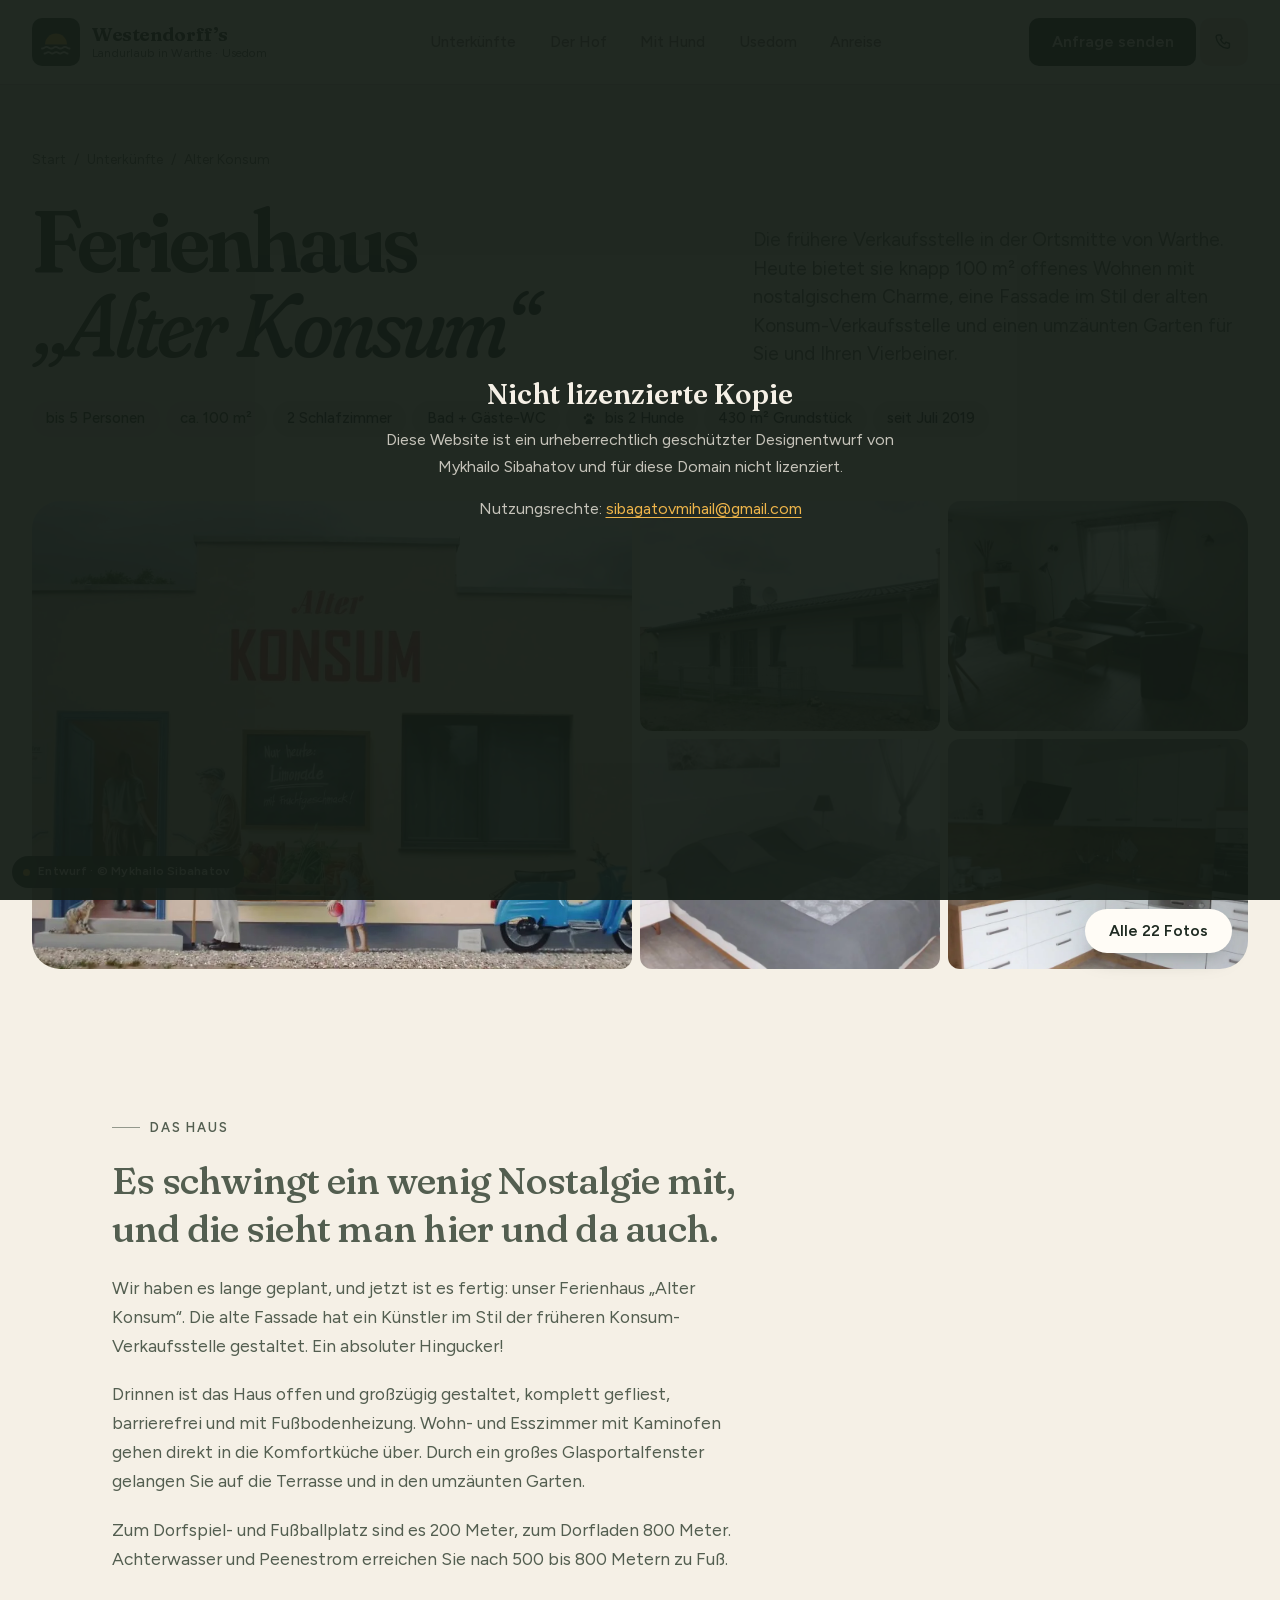
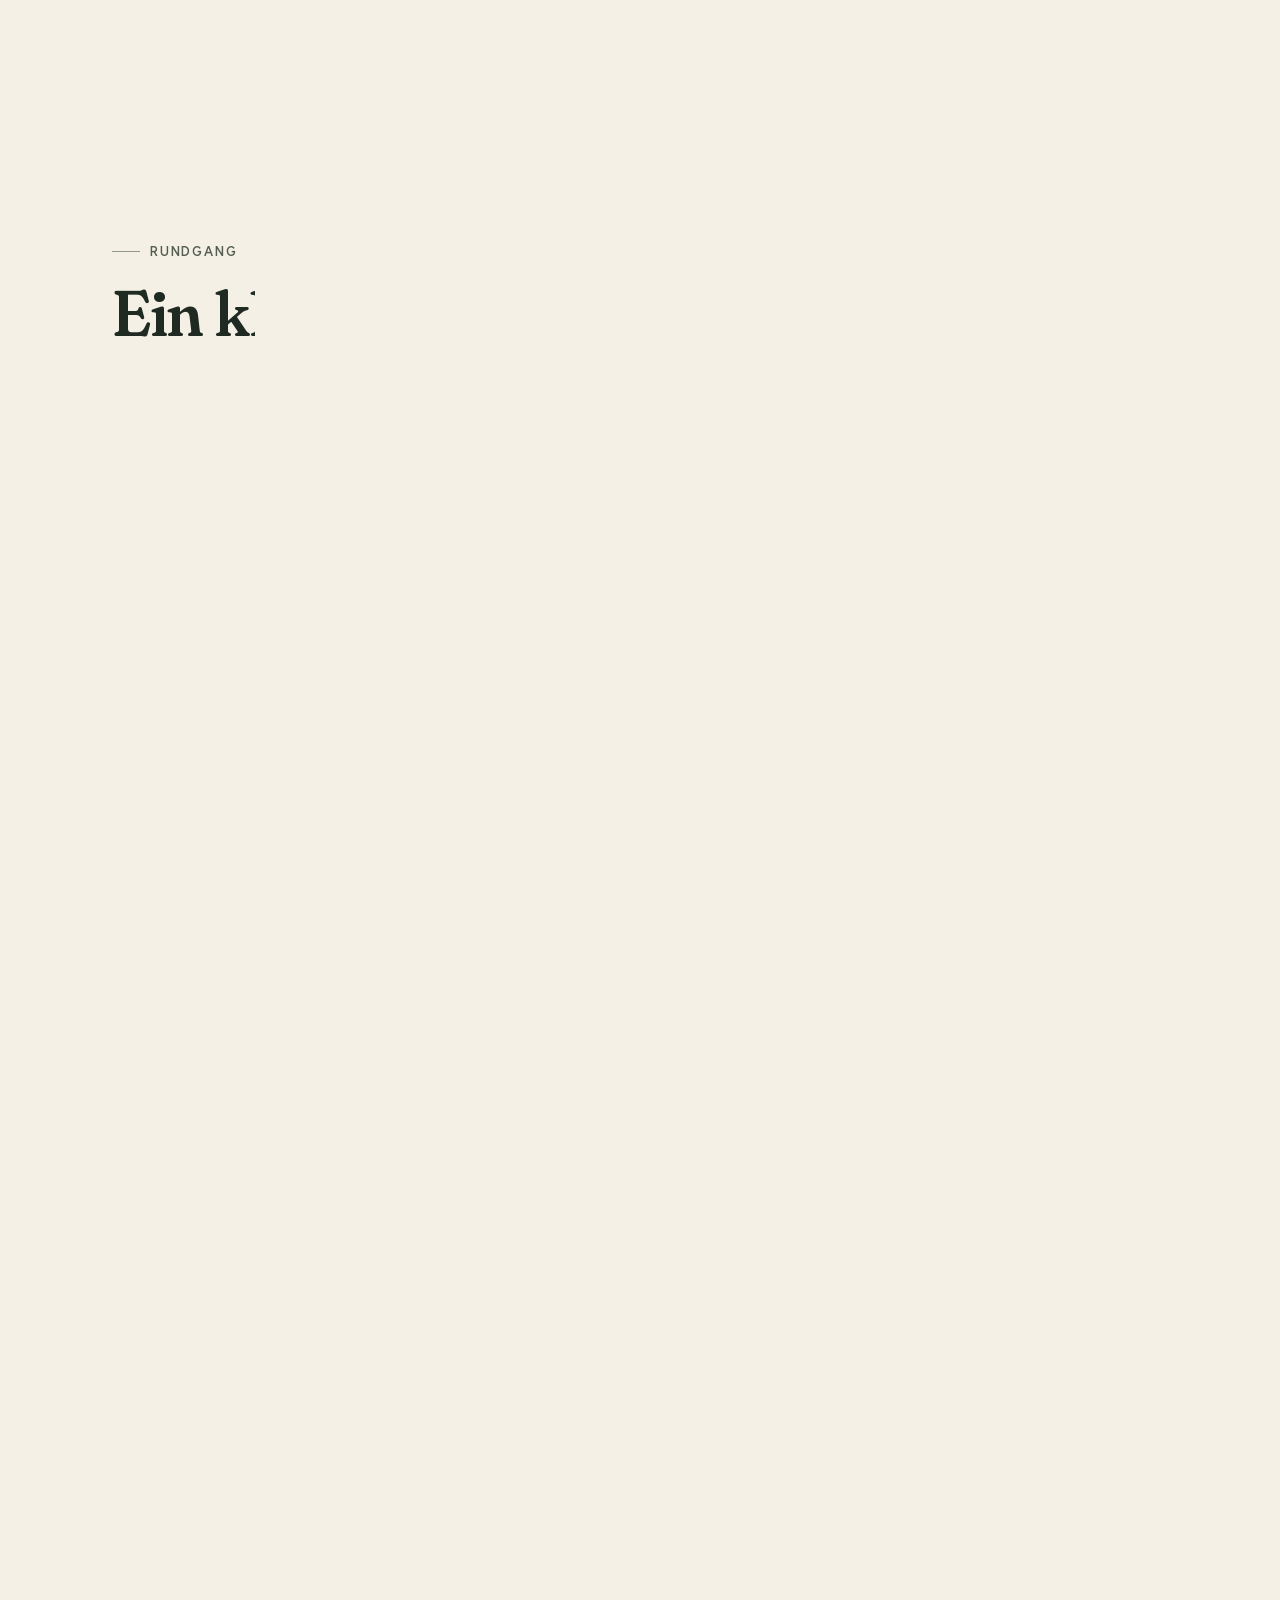
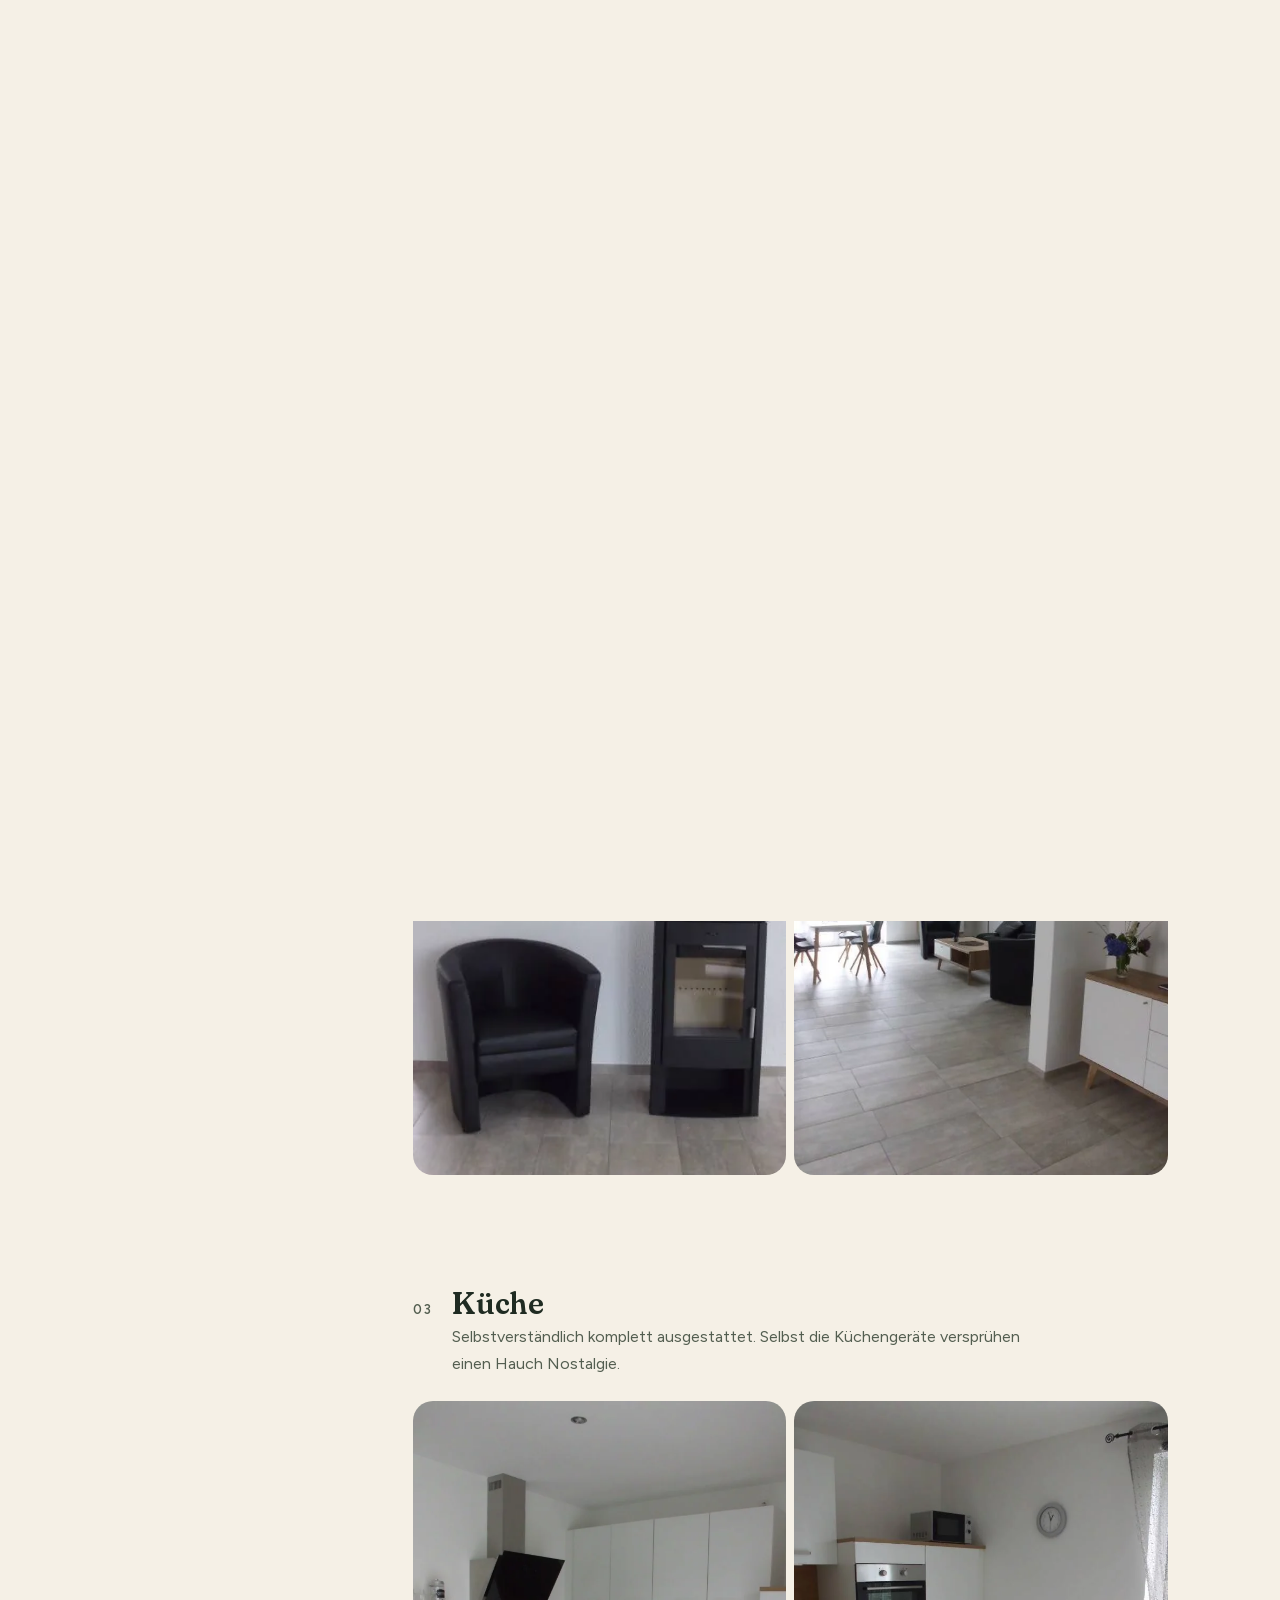
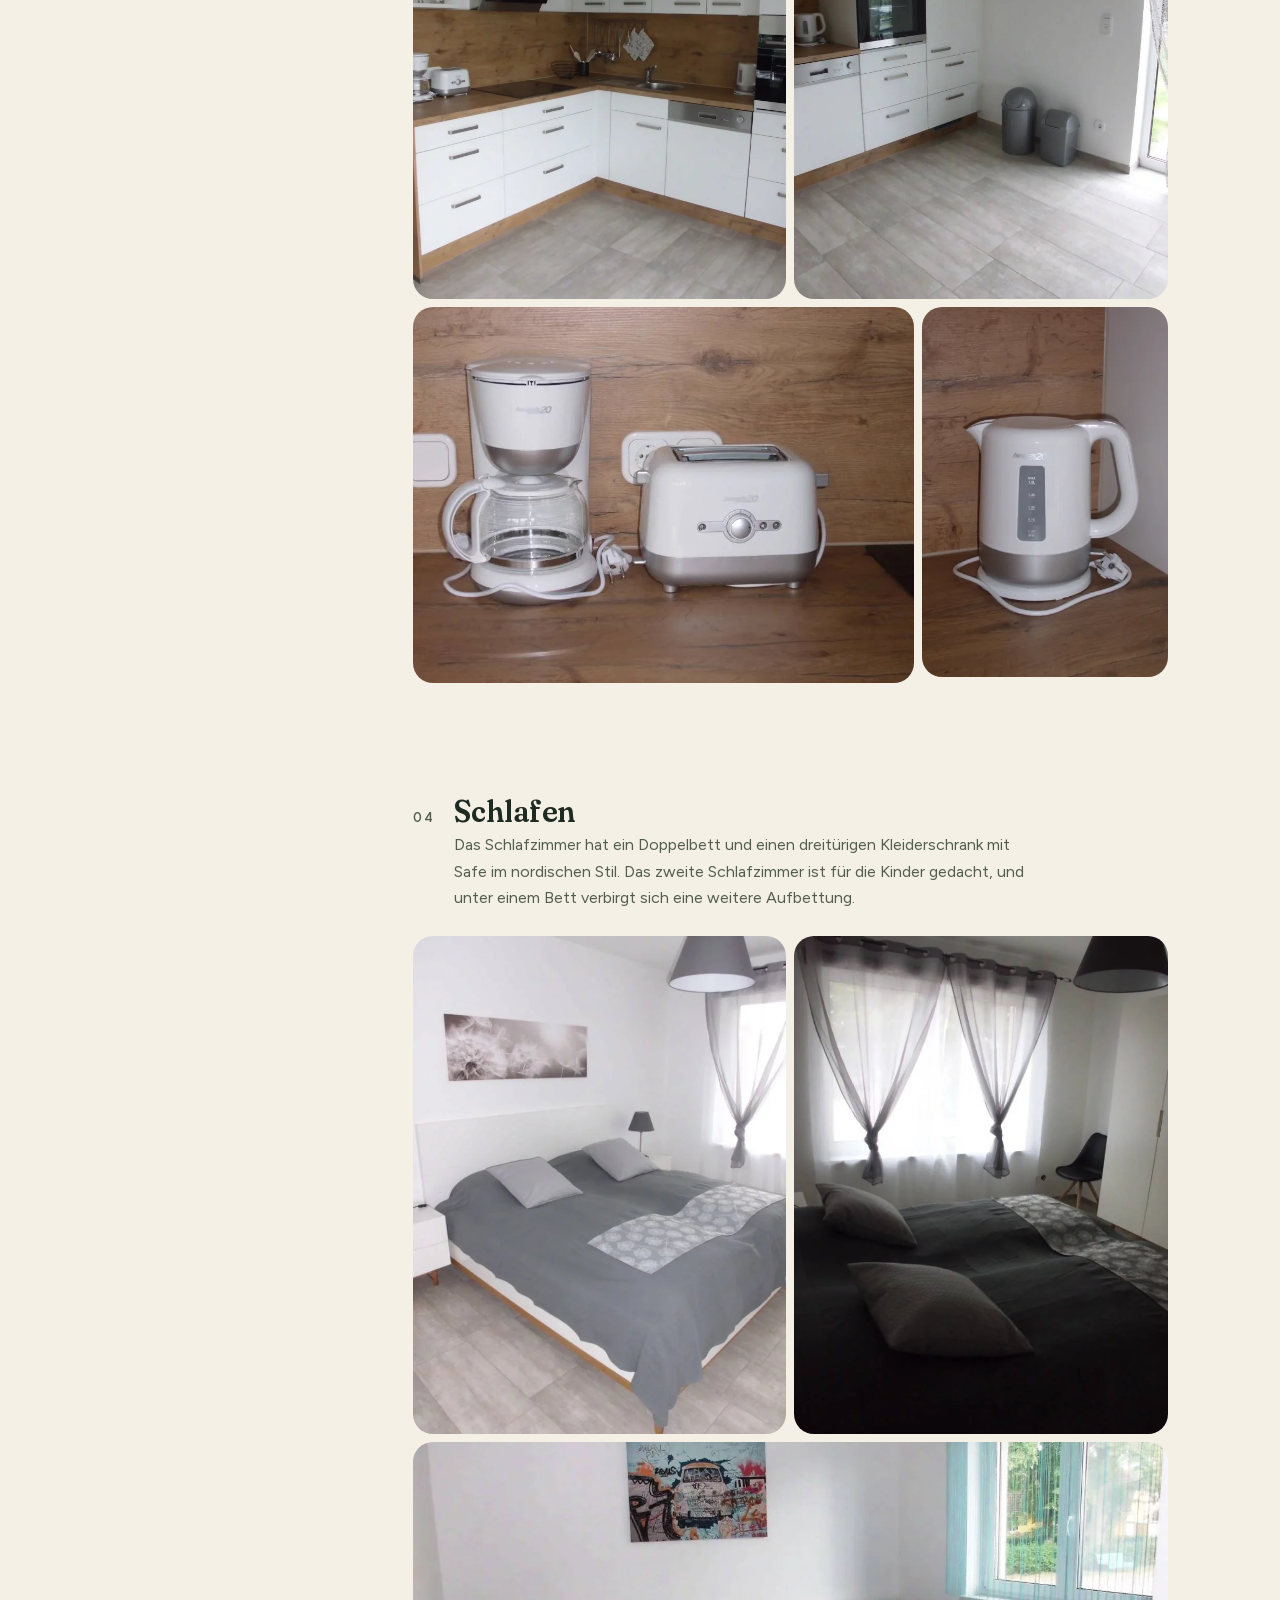
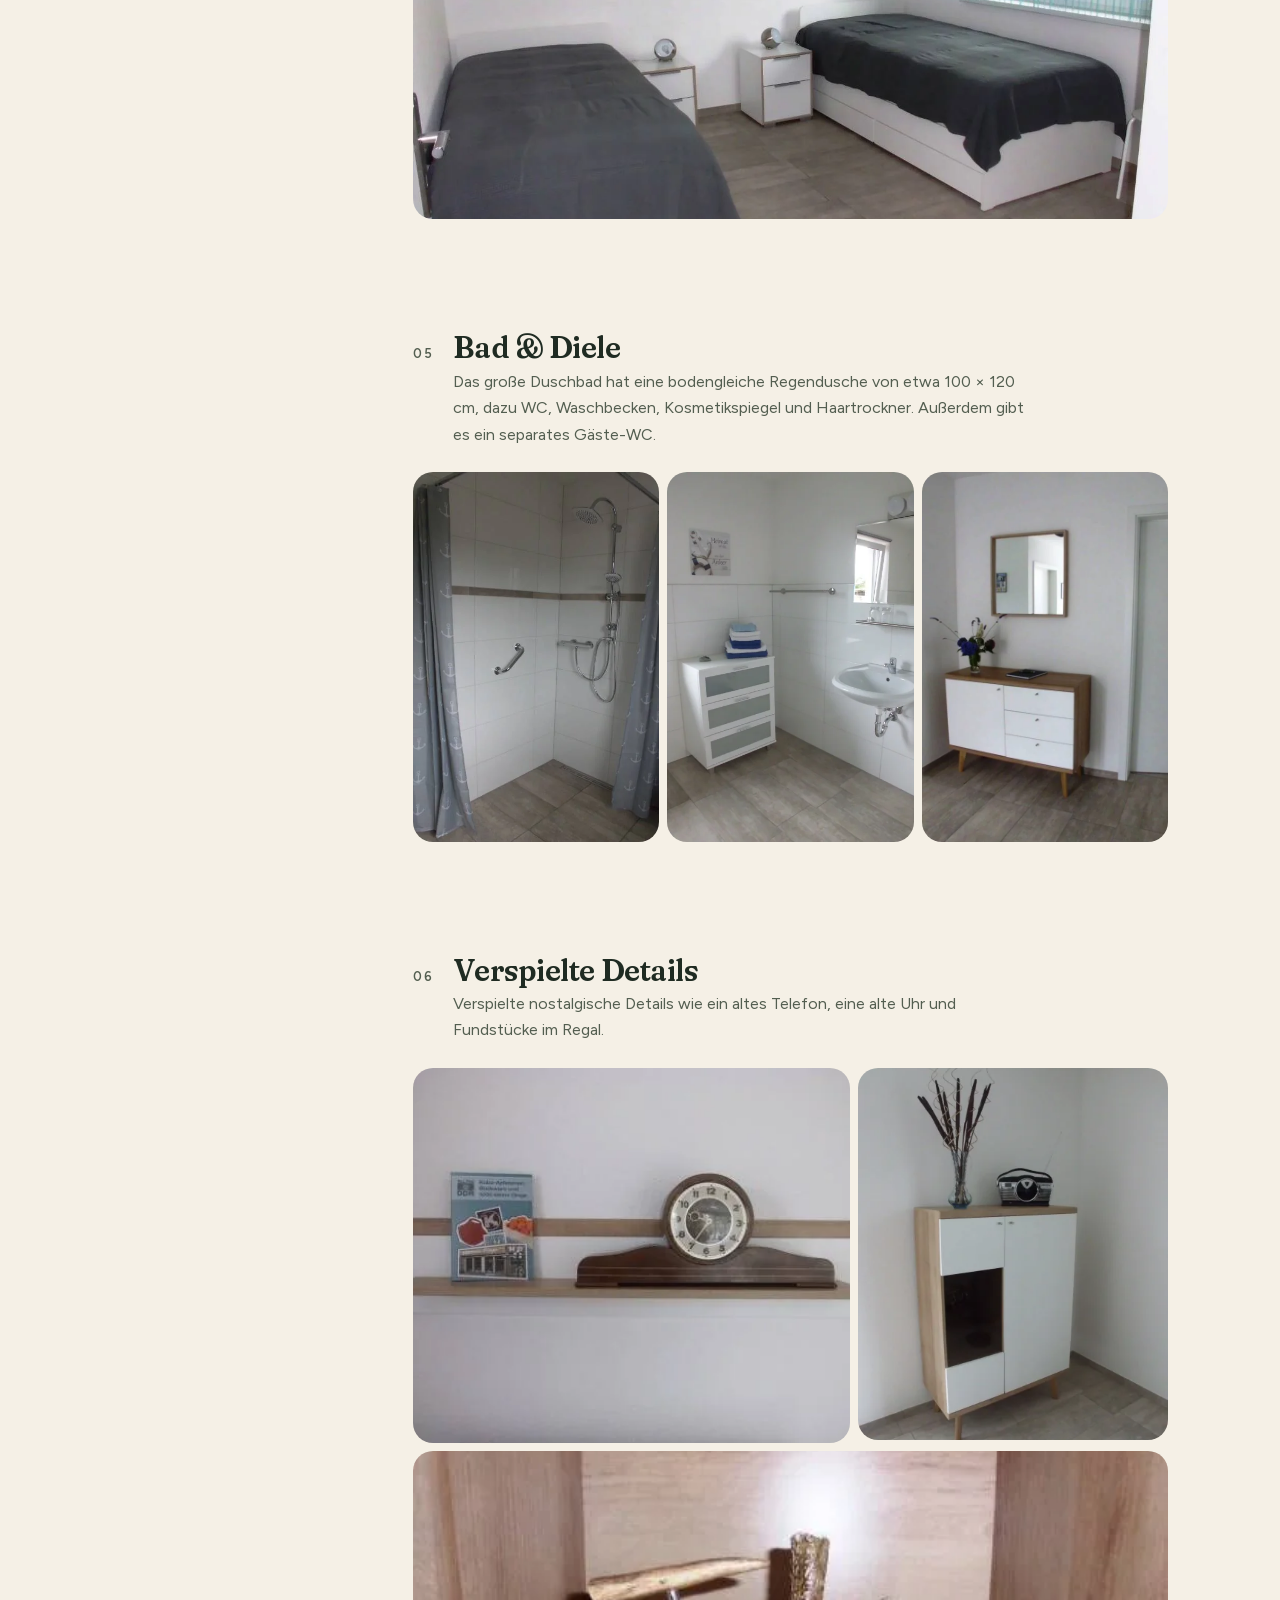
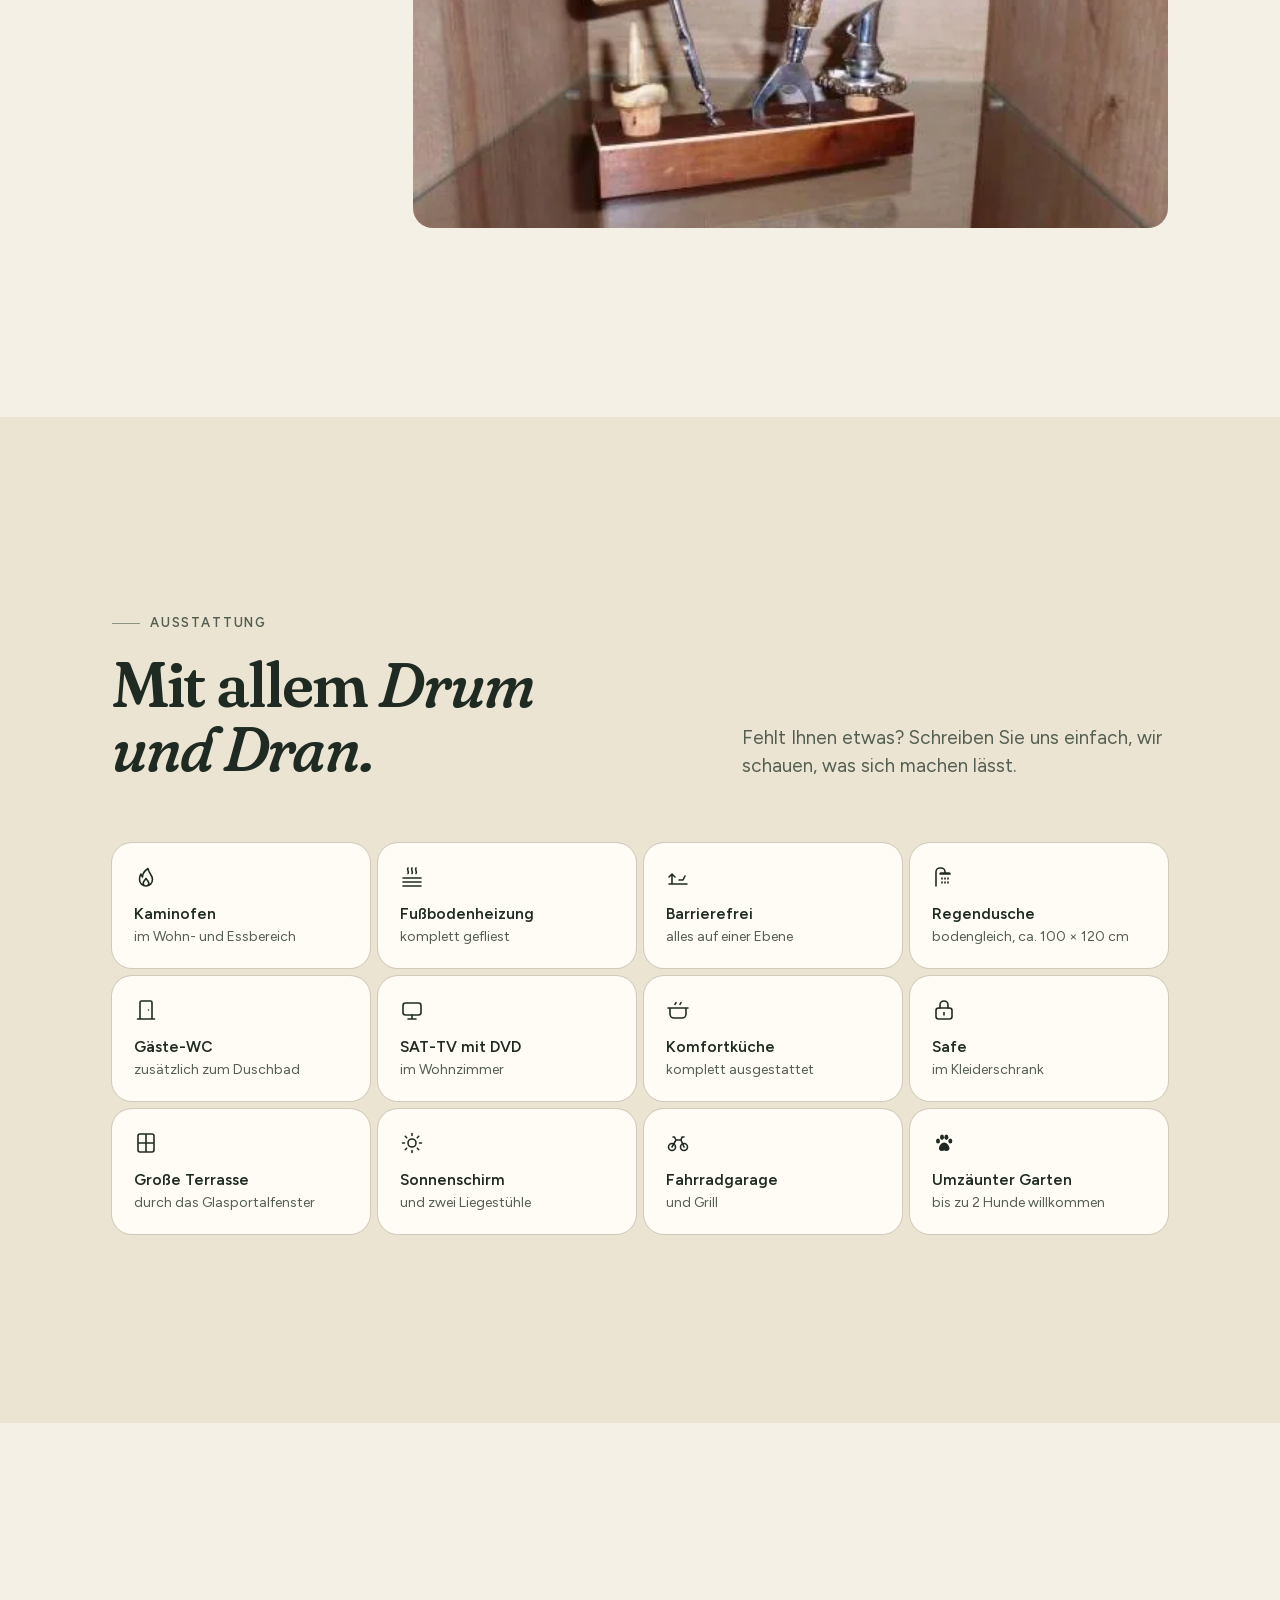
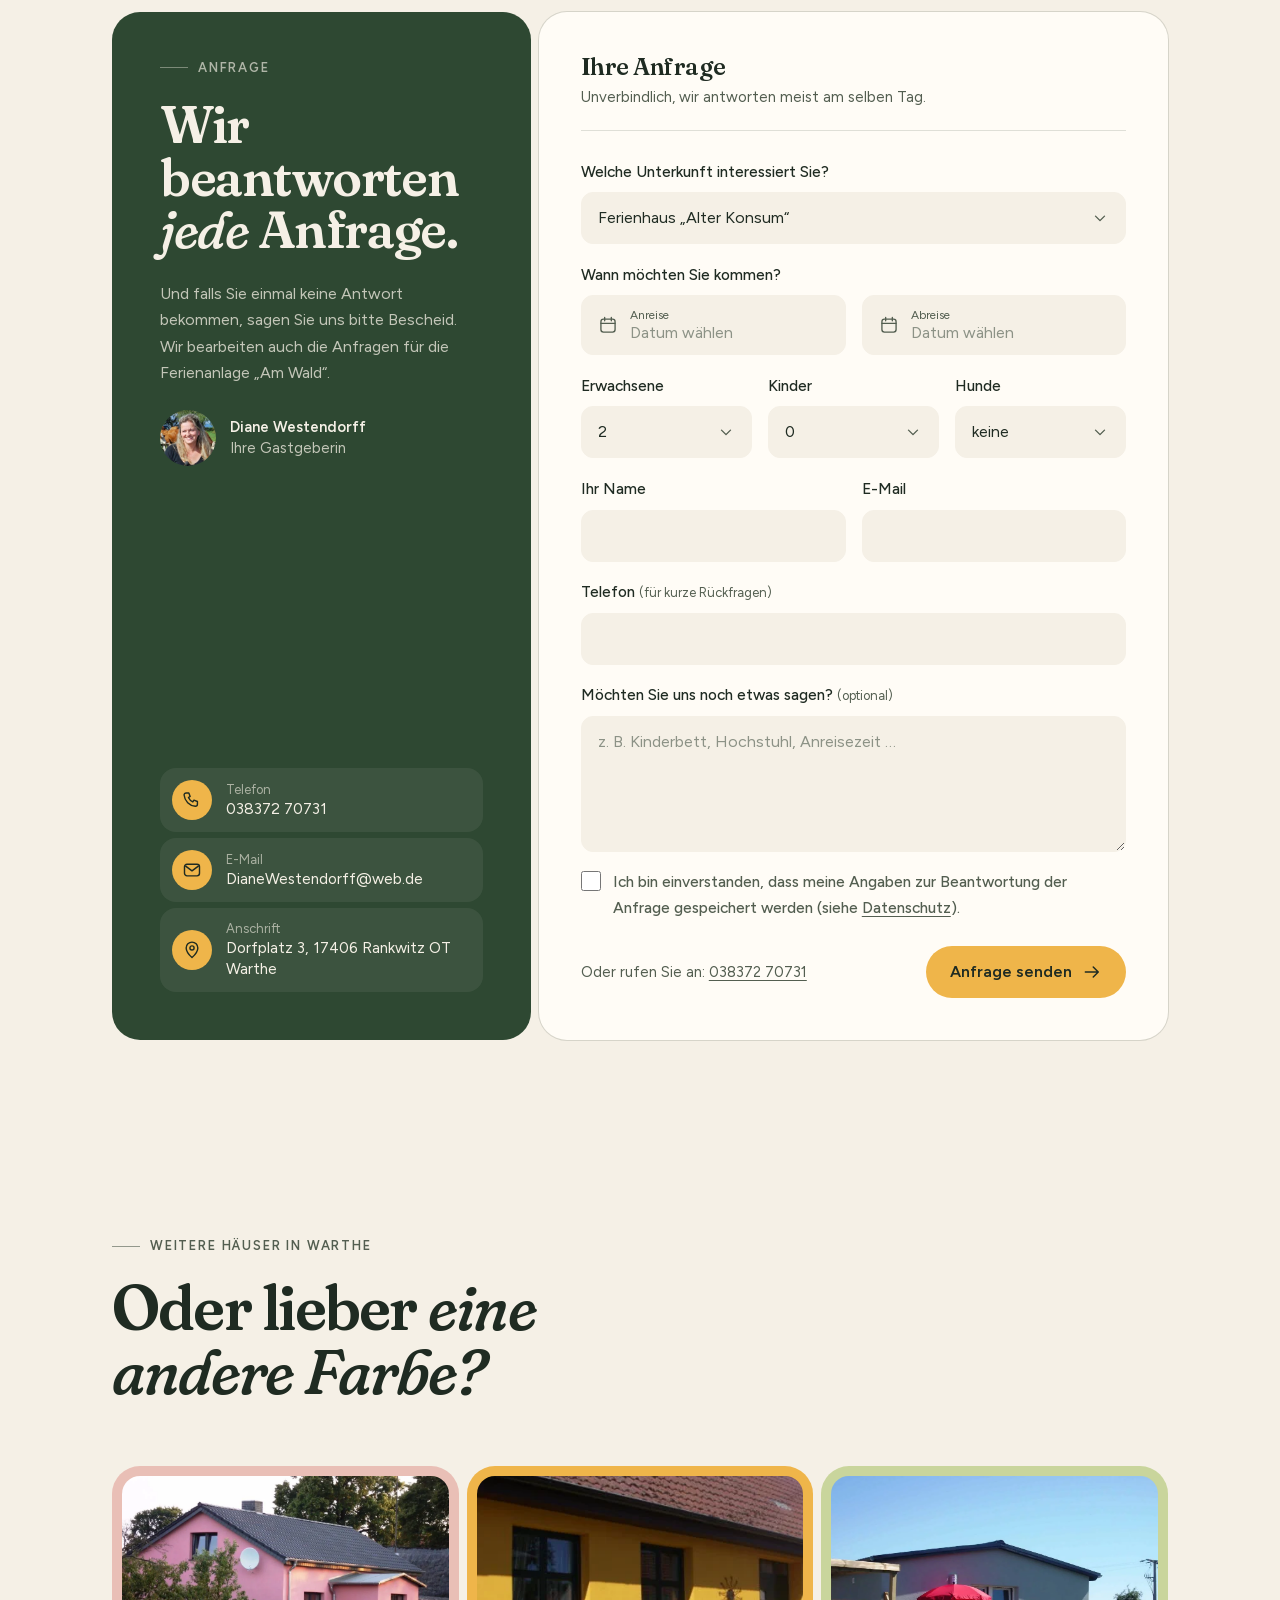
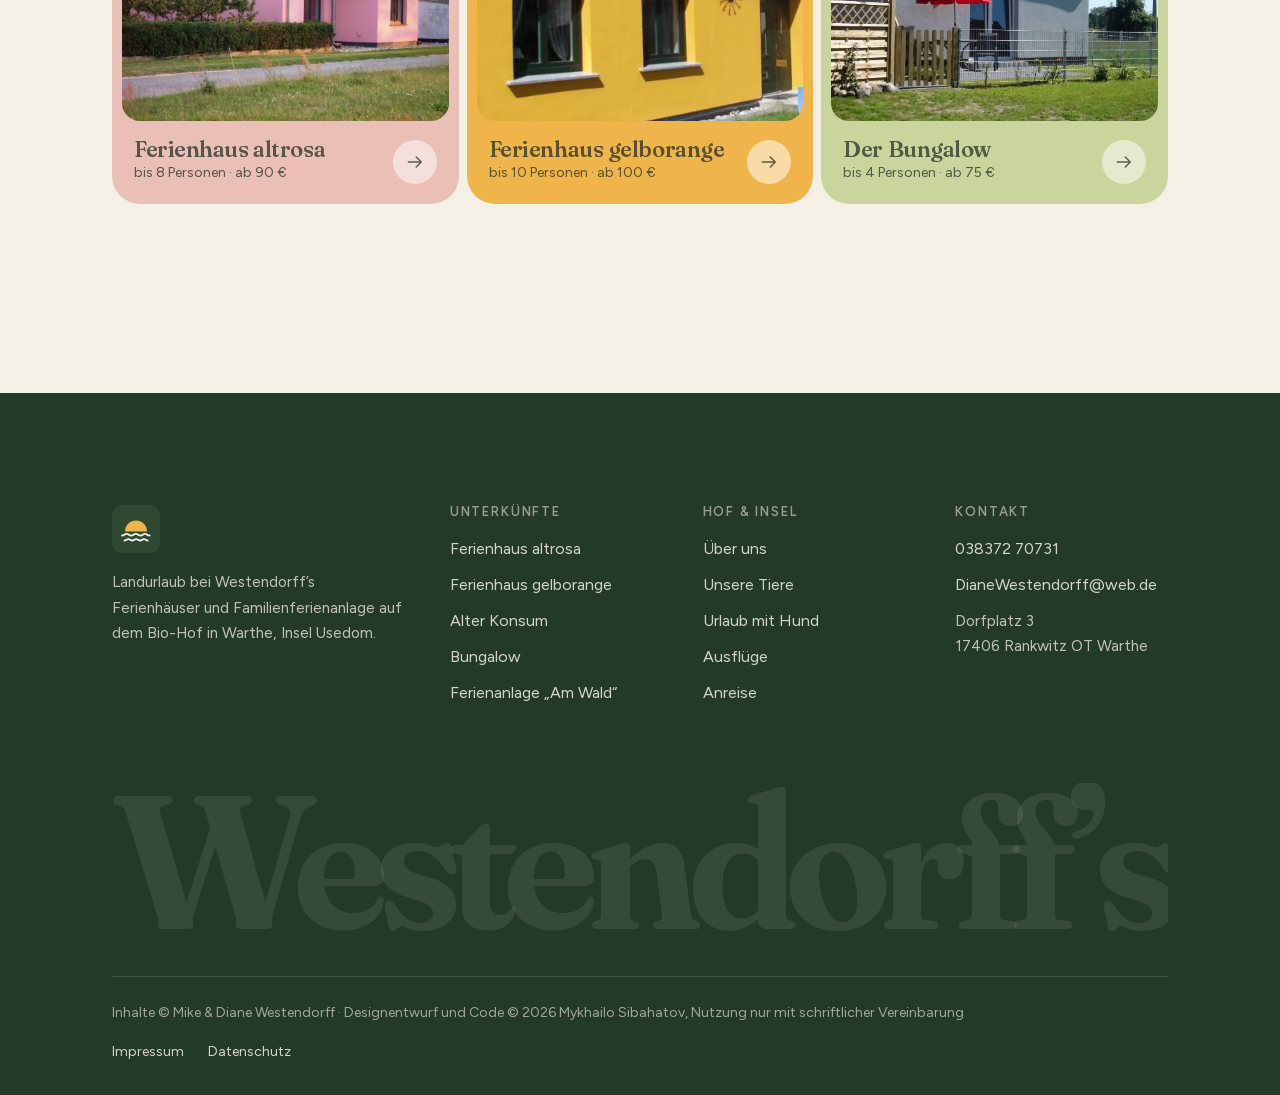
==== commit 18fc1ea9: "Protect the draft: licence, copyright notices, draft tag, domain lock - LICENSE (DE/EN): all rights " ====
--- a/alter-konsum.html
+++ b/alter-konsum.html
@@ -1,10 +1,18 @@
 <!DOCTYPE html>
+<!--
+  Designentwurf „Landurlaub bei Westendorff’s“
+  Gestaltung und Code © 2026 Mykhailo Sibahatov. Alle Rechte vorbehalten.
+  Nur zur Ansicht. Kopieren, Veröffentlichen oder Weiterverwenden ohne schriftliche
+  Vereinbarung ist nicht gestattet. Siehe LICENSE.
+-->
 <html lang="de">
 <head>
   <meta charset="utf-8">
   <meta name="viewport" content="width=device-width, initial-scale=1, viewport-fit=cover">
   <title>Ferienhaus „Alter Konsum“ · Landurlaub bei Westendorff’s, Warthe/Usedom</title>
   <meta name="description" content="Ferienhaus „Alter Konsum“ in Warthe, Insel Usedom: die ehemalige Dorf-Verkaufsstelle, knapp 100 m², bis 5 Personen, 2 Hunde willkommen, ab 95 € pro Nacht.">
+  <meta name="author" content="Mykhailo Sibahatov">
+  <meta name="copyright" content="Gestaltung und Code © 2026 Mykhailo Sibahatov">
   <meta name="robots" content="noindex, nofollow">
   <meta name="theme-color" content="#F5F0E6">
   <link rel="icon" href="assets/img/mark.svg" type="image/svg+xml">
@@ -424,6 +432,8 @@
     <p class="lightbox__cap"></p>
   </dialog>
 
+  <p class="draft-tag" aria-label="Designentwurf von Mykhailo Sibahatov, nicht zur Veröffentlichung freigegeben"><span class="draft-tag__dot" aria-hidden="true"></span>Entwurf · © Mykhailo Sibahatov</p>
+
   <!-- ================= Footer ================= -->
   <footer class="footer">
     <div class="container">
@@ -463,7 +473,7 @@
       </div>
       <svg class="footer__word" viewBox="0 0 1000 160" aria-hidden="true"><text x="0" y="138" textLength="1000" lengthAdjust="spacingAndGlyphs">Westendorff’s</text></svg>
       <div class="footer__bottom">
-        <span>© 2026 Mike &amp; Diane Westendorff · Bio-zertifiziert DE-ÖKO-034</span>
+        <span>Inhalte © Mike &amp; Diane Westendorff · Designentwurf und Code © 2026 Mykhailo Sibahatov, Nutzung nur mit schriftlicher Vereinbarung</span>
         <nav aria-label="Rechtliches"><a href="#">Impressum</a><a href="#">Datenschutz</a></nav>
       </div>
     </div>
--- a/assets/css/styles.css
+++ b/assets/css/styles.css
@@ -1,4 +1,8 @@
 /* ==========================================================================
+   Designentwurf „Landurlaub bei Westendorff’s“
+   Gestaltung und Code © 2026 Mykhailo Sibahatov. Alle Rechte vorbehalten.
+   Nur zur Ansicht — keine Nutzung ohne schriftliche Vereinbarung (LICENSE).
+   --------------------------------------------------------------------------
    Landurlaub bei Westendorff's — Warthe / Usedom
    One stylesheet: fonts → tokens → base → components → sections → house page
    ========================================================================== */
@@ -302,23 +306,28 @@
 }
 .brand__sub { font-size: .75rem; color: var(--ink-2); letter-spacing: .02em; margin-top: .2rem; }
 
-.nav { margin-inline: auto; display: flex; align-items: center; }
+.nav { position: relative; margin-inline: auto; display: flex; align-items: center; }
+/* sliding hover highlight (Jesus Punkt): one gold block glides from link to
+   link; it appears in place on first entry and fades out on leave */
+.nav__glider {
+  position: absolute; top: 50%; left: 0; width: 0;
+  height: var(--ctl-h-in); margin-top: calc(var(--ctl-h-in) / -2);
+  border-radius: var(--bar-r-in);
+  background: var(--sun);
+  opacity: 0; pointer-events: none;
+  transition: left .3s var(--ease-soft), width .3s var(--ease-soft), opacity .2s var(--ease-soft);
+}
+.nav.has-glider .nav__glider { opacity: 1; }
 .nav__link {
-  position: relative; isolation: isolate;
+  position: relative; z-index: 1;
   display: inline-flex; align-items: center;
   height: var(--ctl-h-in); padding: 0 1.05rem;
   border-radius: var(--bar-r-in);
   font-size: .9688rem; font-weight: 500; text-decoration: none;
-}
-/* the backdrop grows out of the label — footprint reserved, only the backdrop scales */
-.nav__link::before {
-  content: ""; position: absolute; inset: 0; z-index: -1;
-  border-radius: inherit; background: var(--paper-2);
-  transform: scale(.72); opacity: 0;
-  transition: transform .42s var(--ease-jump), opacity .16s ease;
-}
-.nav__link:hover::before, .nav__link:focus-visible::before,
-.nav__link[aria-current="true"]::before { transform: scale(1); opacity: 1; }
+  color: #6F6A5E;
+  transition: color .15s var(--ease-soft);
+}
+.nav__link:hover, .nav__link:focus-visible { color: var(--ink); }
 
 .header__cta { --btn-h: var(--ctl-h-in); border-radius: var(--bar-r-in); padding: 0 1.4rem; flex: none; }
 .icon-btn {
@@ -946,15 +955,17 @@
   padding-top: 3.5rem;
   margin-block: 1rem 3.5rem;
 }
+/* the rail: a solid pale track, and the distance travelled filled in gold —
+   the same gold as the car, so marker and fill read as one object */
 .route__track {
-  position: absolute; left: calc(100% / 14); right: calc(100% / 14); top: calc(3.5rem + var(--node) / 2 - 1px);
-  height: 2px;
-  background-image: linear-gradient(to right, var(--ink-2) 55%, transparent 0);
-  background-size: 10px 2px; opacity: .45;
+  position: absolute; left: calc(100% / 14); right: calc(100% / 14); top: calc(3.5rem + var(--node) / 2 - 2px);
+  height: 4px; border-radius: 4px;
+  background: rgba(31, 43, 34, .12);
 }
 .route__done {
-  position: absolute; left: calc(100% / 14); top: calc(3.5rem + var(--node) / 2 - 1.5px);
-  height: 3px; width: var(--done, 0px); background: var(--ink); border-radius: 3px;
+  position: absolute; left: calc(100% / 14); top: calc(3.5rem + var(--node) / 2 - 2px);
+  height: 4px; width: var(--done, 0px); border-radius: 4px;
+  background: var(--sun);
 }
 .route__marker {
   position: absolute; z-index: 2;
@@ -970,13 +981,18 @@
 .route__list { display: contents; }
 .stop { position: relative; display: grid; justify-items: center; text-align: center; gap: .75rem; }
 .stop__node {
+  position: relative; z-index: 1;
   width: var(--node); height: var(--node); border-radius: 50%;
-  background: var(--paper-2); box-shadow: inset 0 0 0 2px var(--ink-2);
+  background: var(--paper-2); box-shadow: inset 0 0 0 2px rgba(31, 43, 34, .22);
   transition: background-color .3s ease, box-shadow .3s ease;
 }
-.stop.is-reached .stop__node { background: var(--ink); box-shadow: inset 0 0 0 2px var(--ink); }
-.stop__name { font: 600 1.125rem/1.15 var(--font-display); letter-spacing: -.01em; }
-.stop__note { font-size: .8125rem; color: var(--ink-2); line-height: 1.35; max-width: 9rem; }
+.stop.is-reached .stop__node { background: var(--sun); box-shadow: inset 0 0 0 2px var(--ink); }
+/* villages still ahead are quiet; passed ones take full ink */
+.stop__name, .stop__note { transition: color .3s ease; }
+.stop__name { font: 600 1.125rem/1.15 var(--font-display); letter-spacing: -.01em; color: rgba(31, 43, 34, .42); }
+.stop__note { font-size: .8125rem; color: rgba(31, 43, 34, .38); line-height: 1.35; max-width: 9rem; }
+.stop.is-reached .stop__name { color: var(--ink); }
+.stop.is-reached .stop__note { color: var(--ink-2); }
 .stop--goal .stop__name { font-size: 1.5rem; }
 .stop--goal .stop__node { width: 1.5rem; height: 1.5rem; margin-top: -.1875rem; margin-bottom: -.1875rem; }
 .stop--goal.is-reached .stop__node { background: var(--sun); box-shadow: inset 0 0 0 2px var(--ink), 0 0 0 .375rem rgba(239, 181, 74, .35); }
@@ -1002,16 +1018,14 @@
 @media (max-width: 48rem) {
   .route {
     --track-axis: y;
-    grid-template-columns: 1fr; padding-top: 0; row-gap: 2.25rem;
-    padding-left: 3.75rem; margin-block: 0 3rem;
+    grid-template-columns: 1fr; padding-top: 0; row-gap: 3.25rem;
+    padding-left: 3.75rem; margin-block: .5rem 3rem;
   }
-  .route__track {
-    left: calc(1.375rem - 1px); right: auto; top: .6rem; bottom: .6rem; width: 2px; height: auto;
-    background-image: linear-gradient(to bottom, var(--ink-2) 55%, transparent 0);
-    background-size: 2px 10px;
-  }
-  .route__done { left: calc(1.375rem - 1.5px); top: .6rem; width: 3px; height: var(--done, 0px); }
-  .route__marker { left: 1.375rem; top: .6rem; }
+  .route__track { left: calc(1.375rem - 2px); right: auto; top: .66rem; bottom: .66rem; width: 4px; height: auto; }
+  .route__done { left: calc(1.375rem - 2px); top: .66rem; width: 4px; height: var(--done, 0px); }
+  .stop__name { font-size: 1.1875rem; }
+  .stop--goal .stop__name { font-size: 1.5rem; }
+  .route__marker { left: 1.375rem; top: .66rem; }
   .stop { justify-items: start; text-align: left; grid-template-columns: auto 1fr; column-gap: 1rem; gap: .2rem 1rem; }
   .stop__node { position: absolute; left: calc(-3.75rem + 1.375rem - var(--node) / 2); top: .1rem; }
   .stop--goal .stop__node { left: calc(-3.75rem + 1.375rem - .75rem); }
@@ -1501,6 +1515,30 @@
 /* grid children never blow a column open with their min-content width */
 .island > *, .dog > *, .farm > *, .contact > *, .voices > *, .p-main > *, .tour > *, .hero__container > * { min-width: 0; }
 
+/* ---------- Draft tag + licence notice ---------- */
+.draft-tag {
+  position: fixed; left: .75rem; bottom: calc(.75rem + env(safe-area-inset-bottom, 0px)); z-index: 80;
+  display: inline-flex; align-items: center; gap: .5rem;
+  height: 2rem; padding: 0 .85rem 0 .7rem; border-radius: 999px;
+  background: rgba(31, 43, 34, .88); color: var(--paper);
+  font-size: .75rem; font-weight: 600; letter-spacing: .02em;
+  -webkit-backdrop-filter: blur(6px); backdrop-filter: blur(6px);
+  pointer-events: none; user-select: none;
+  transition: bottom .5s var(--ease-jump);
+}
+.draft-tag__dot { width: .4375rem; height: .4375rem; border-radius: 50%; background: var(--sun); }
+body:has(.buybar.is-shown) .draft-tag { bottom: calc(var(--ctl-h) + 1.5rem + env(safe-area-inset-bottom, 0px)); }
+.licence-lock {
+  position: fixed; inset: 0; z-index: 1000;
+  display: grid; place-items: center; padding: 1.5rem;
+  background: rgba(20, 28, 22, .94); color: var(--paper);
+  text-align: center;
+}
+.licence-lock div { max-width: 32rem; display: grid; gap: 1rem; }
+.licence-lock b { font: 600 1.75rem/1.2 var(--font-display); }
+.licence-lock p { color: rgba(245, 240, 230, .78); font-size: 1rem; }
+.licence-lock a { color: var(--sun); }
+
 /* ---------- Reduced motion ---------- */
 @media (prefers-reduced-motion: reduce) {
   html { scroll-behavior: auto; }
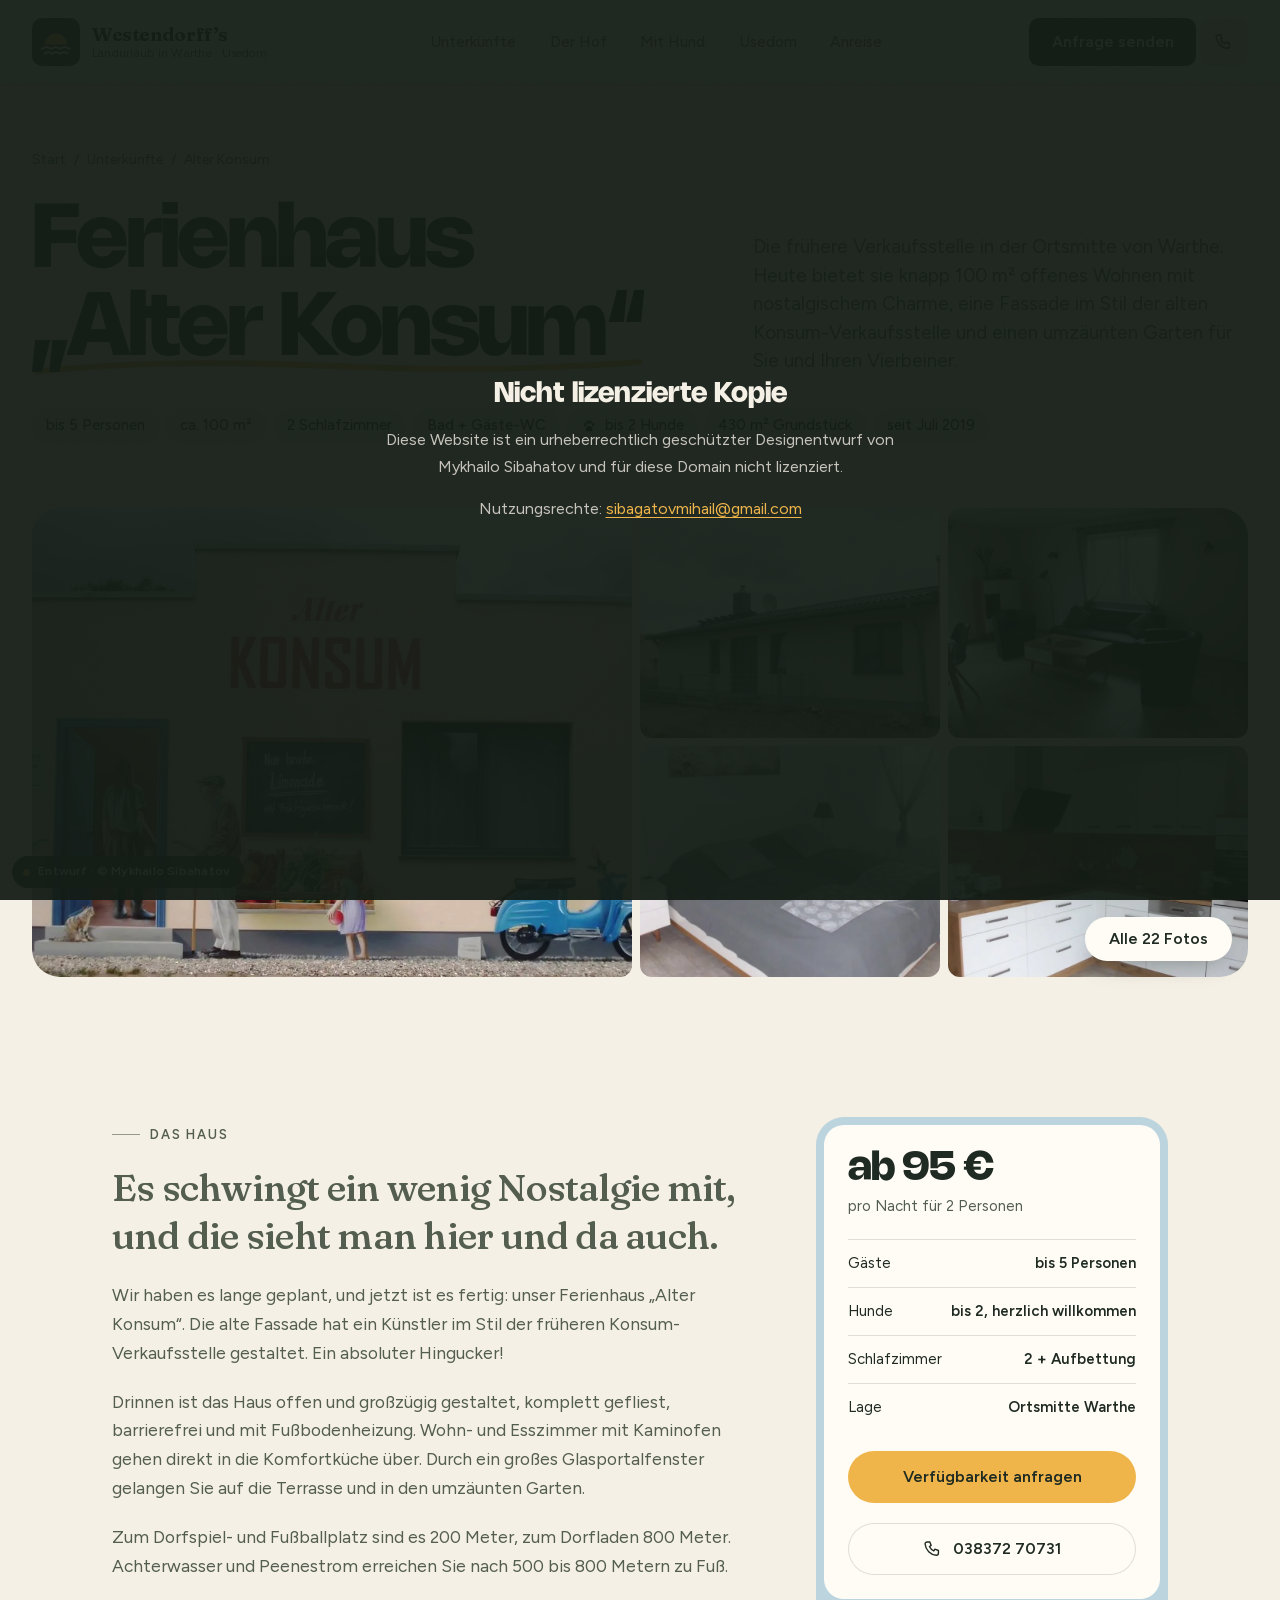
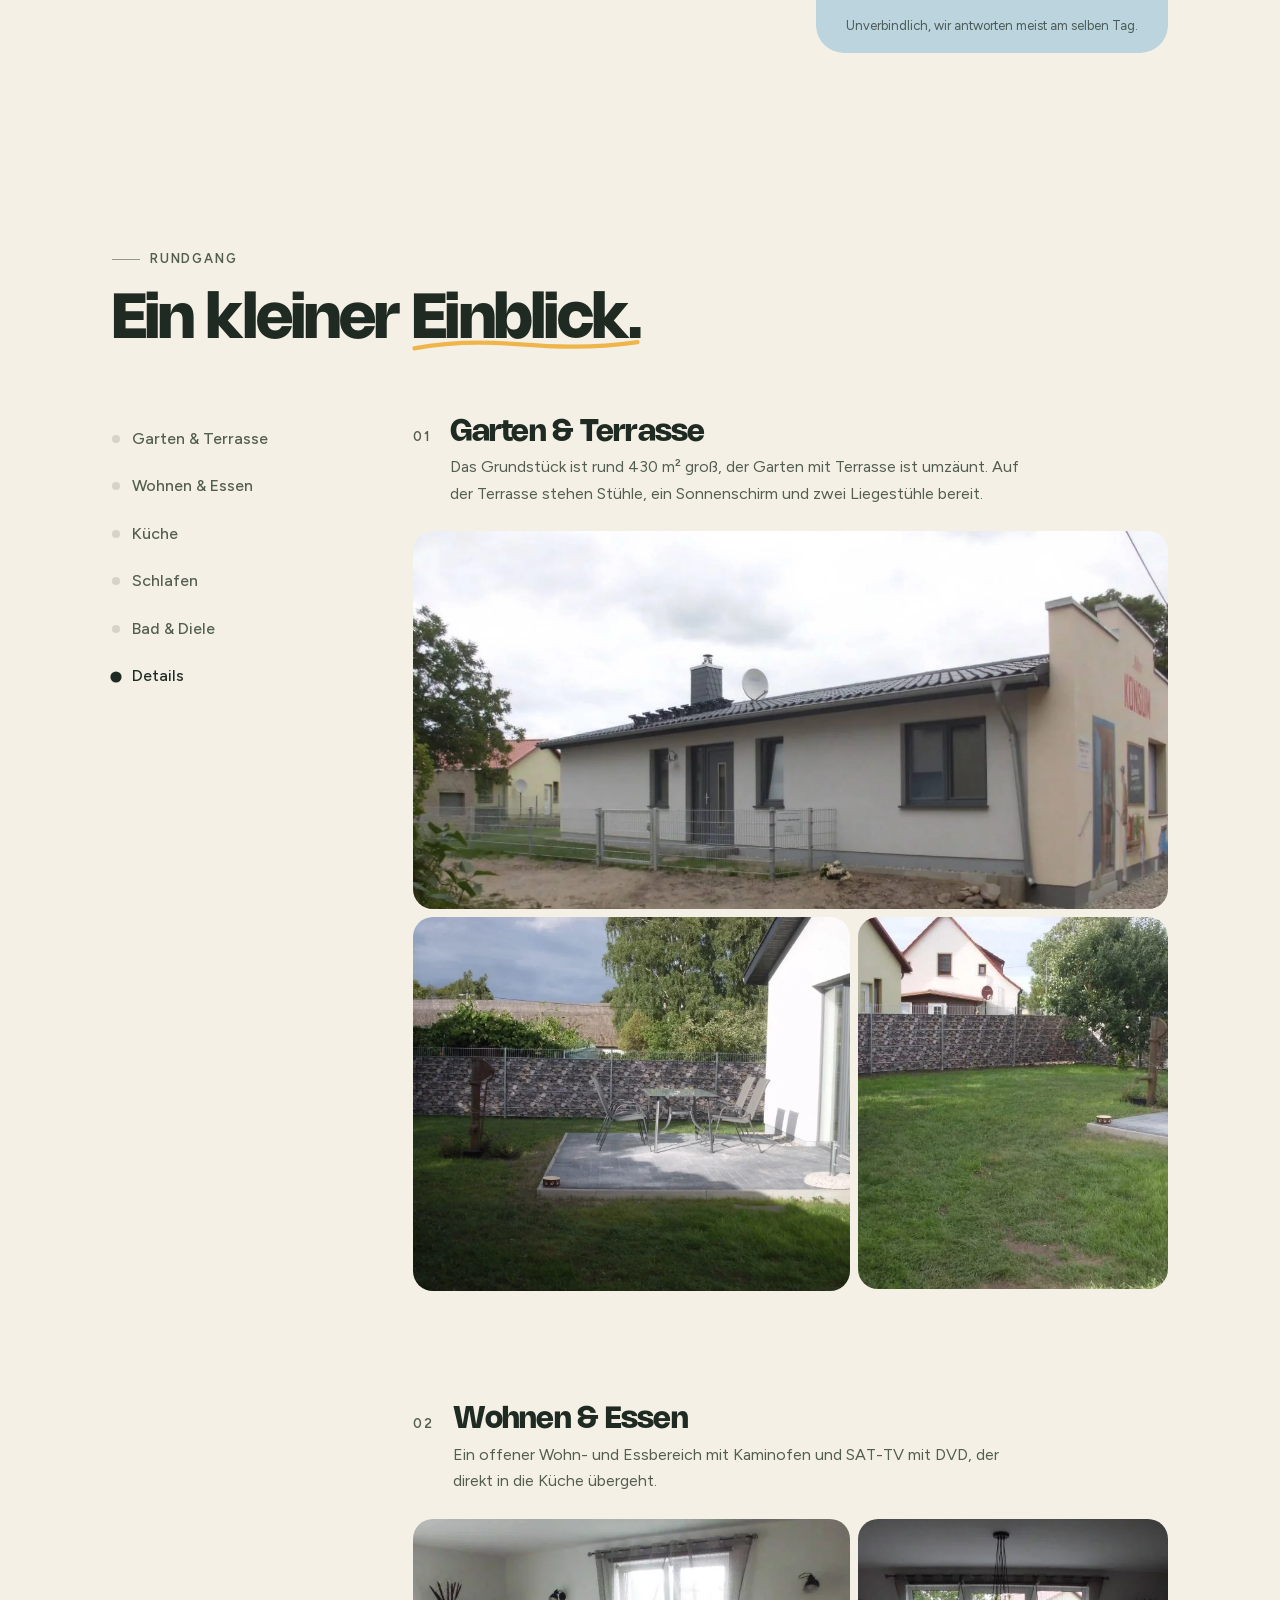
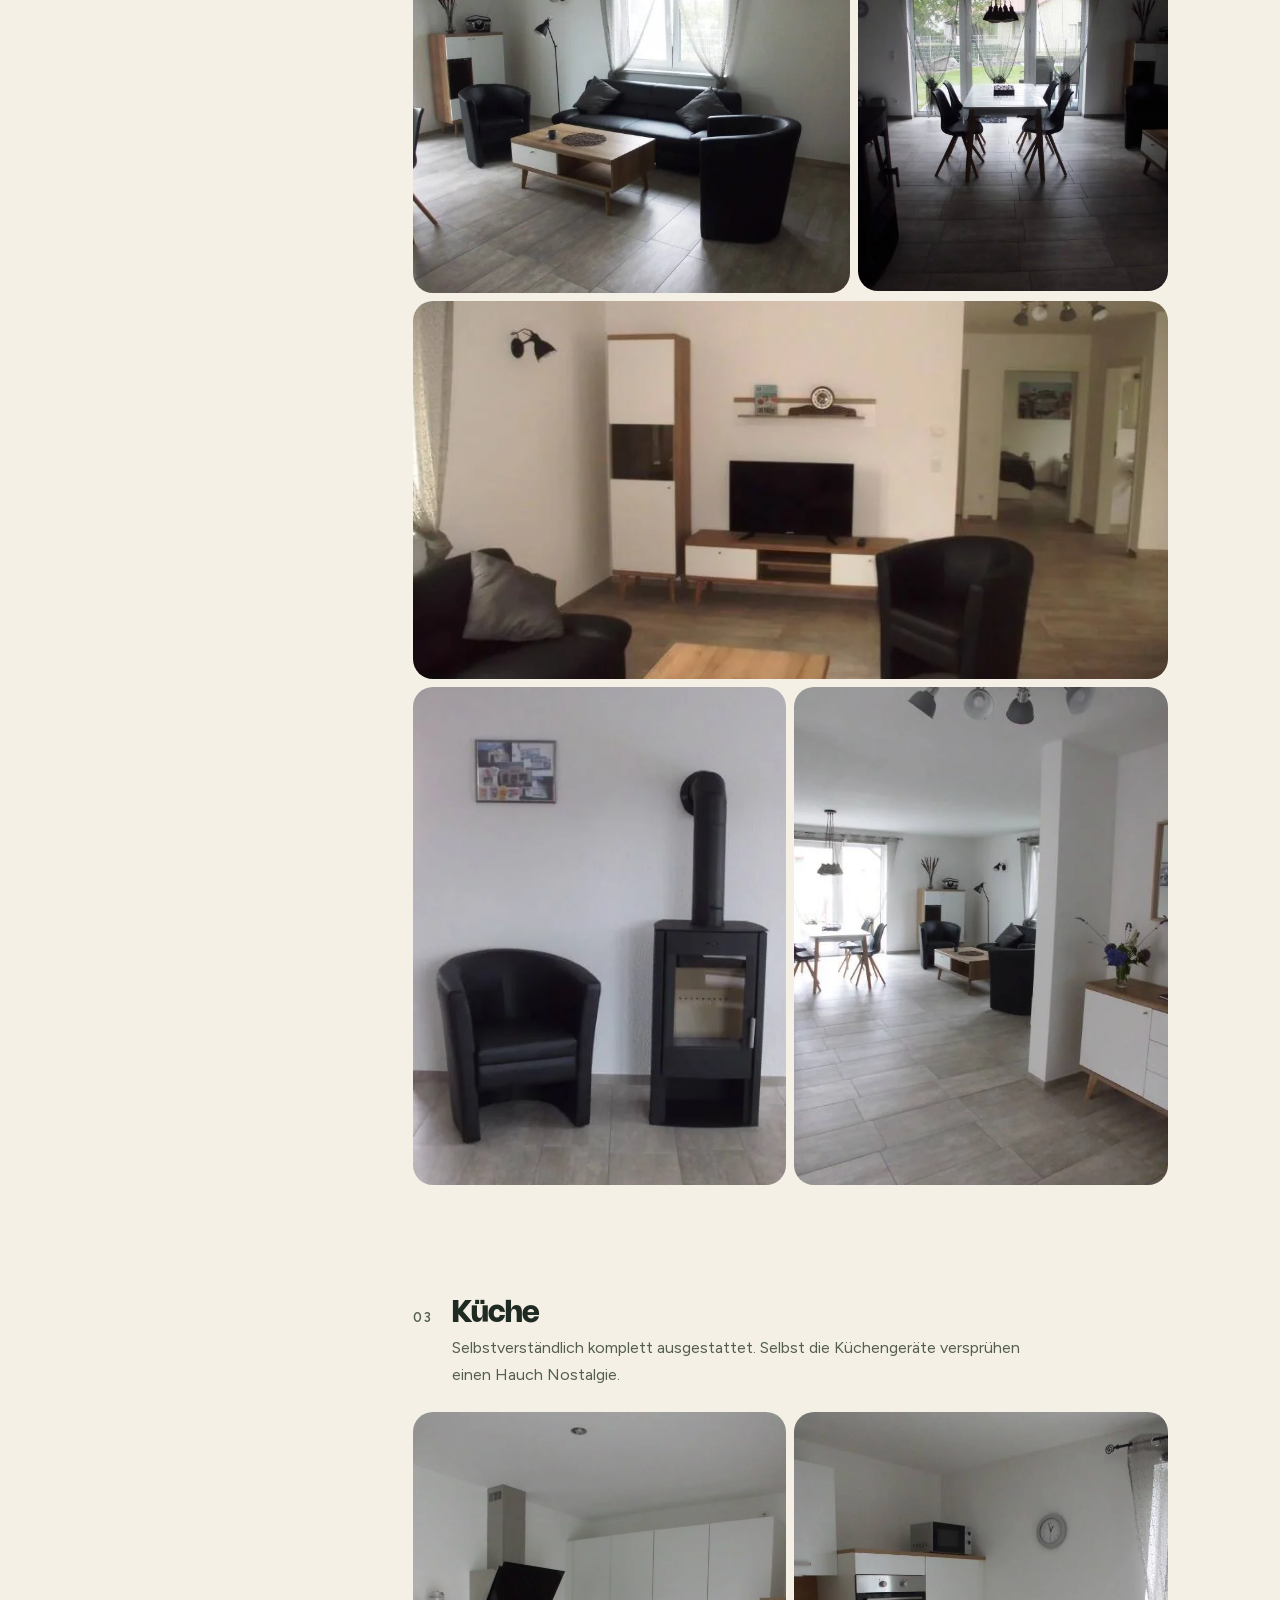
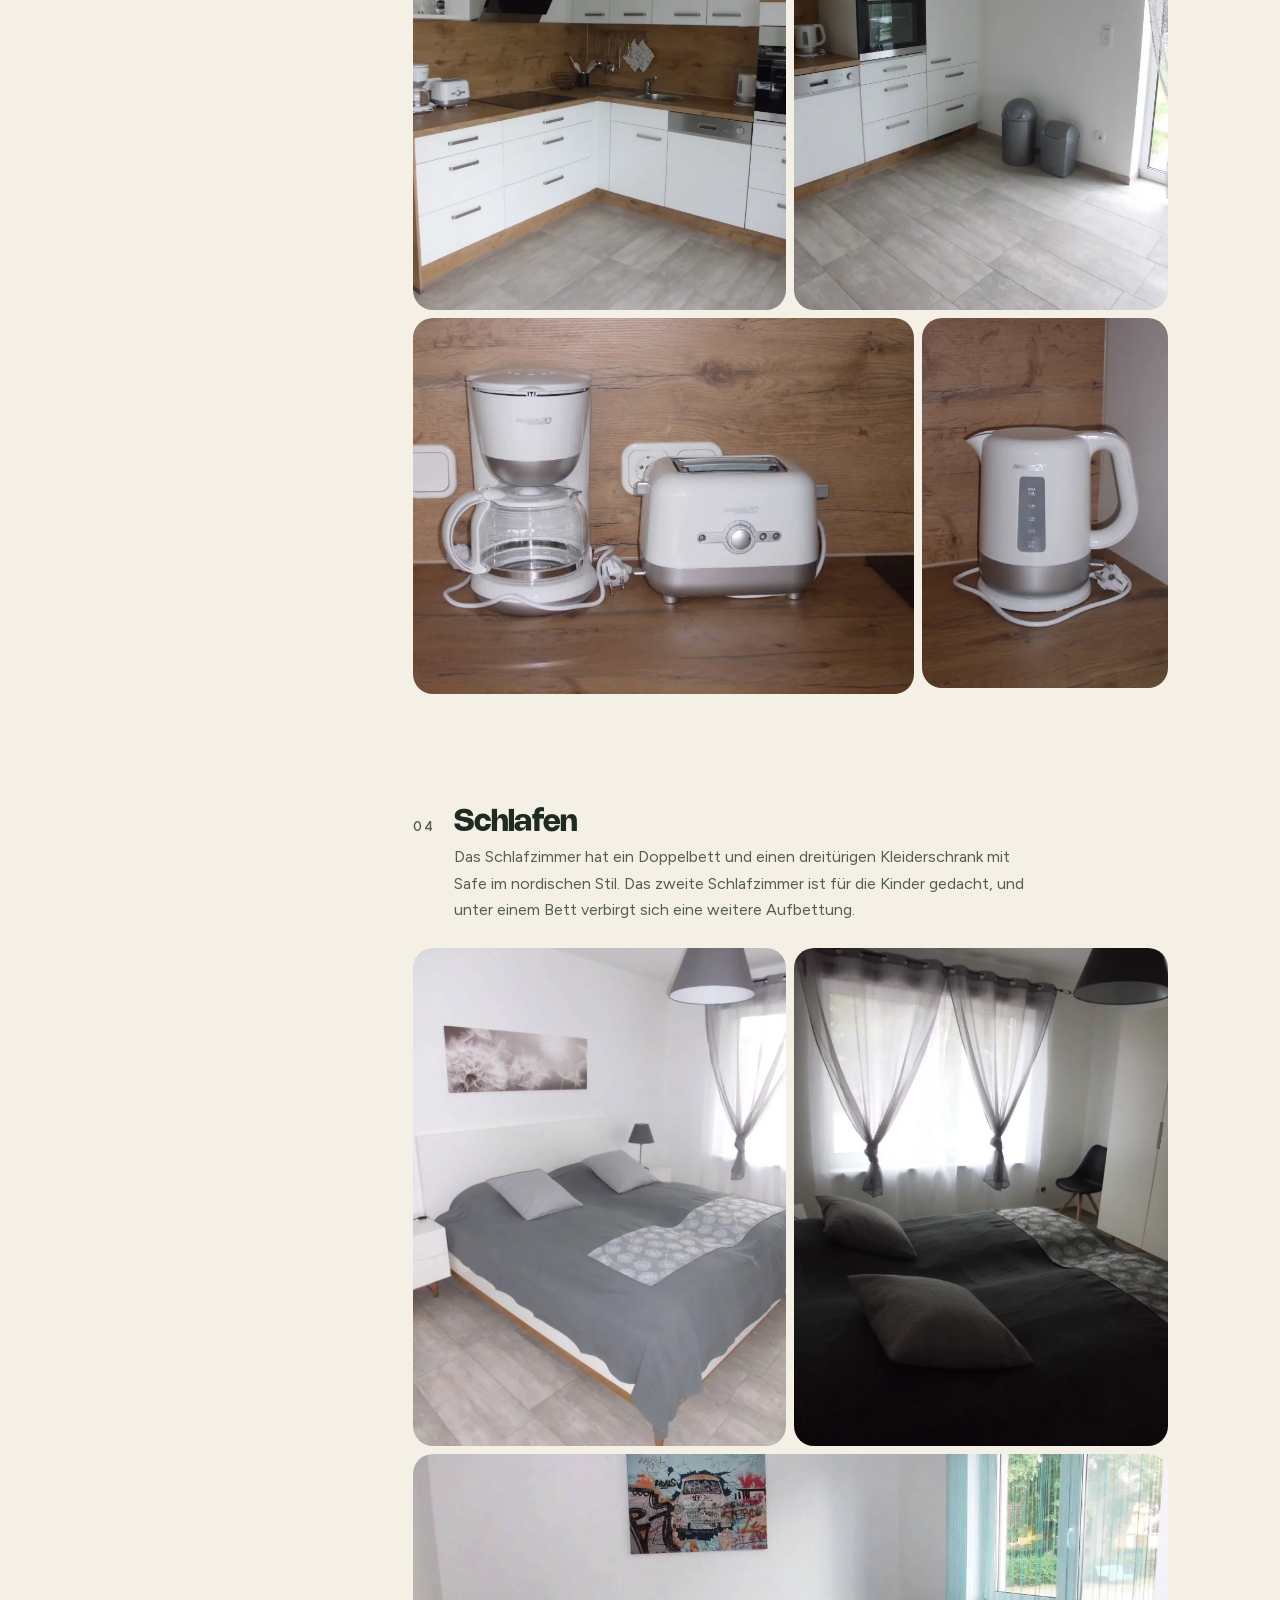
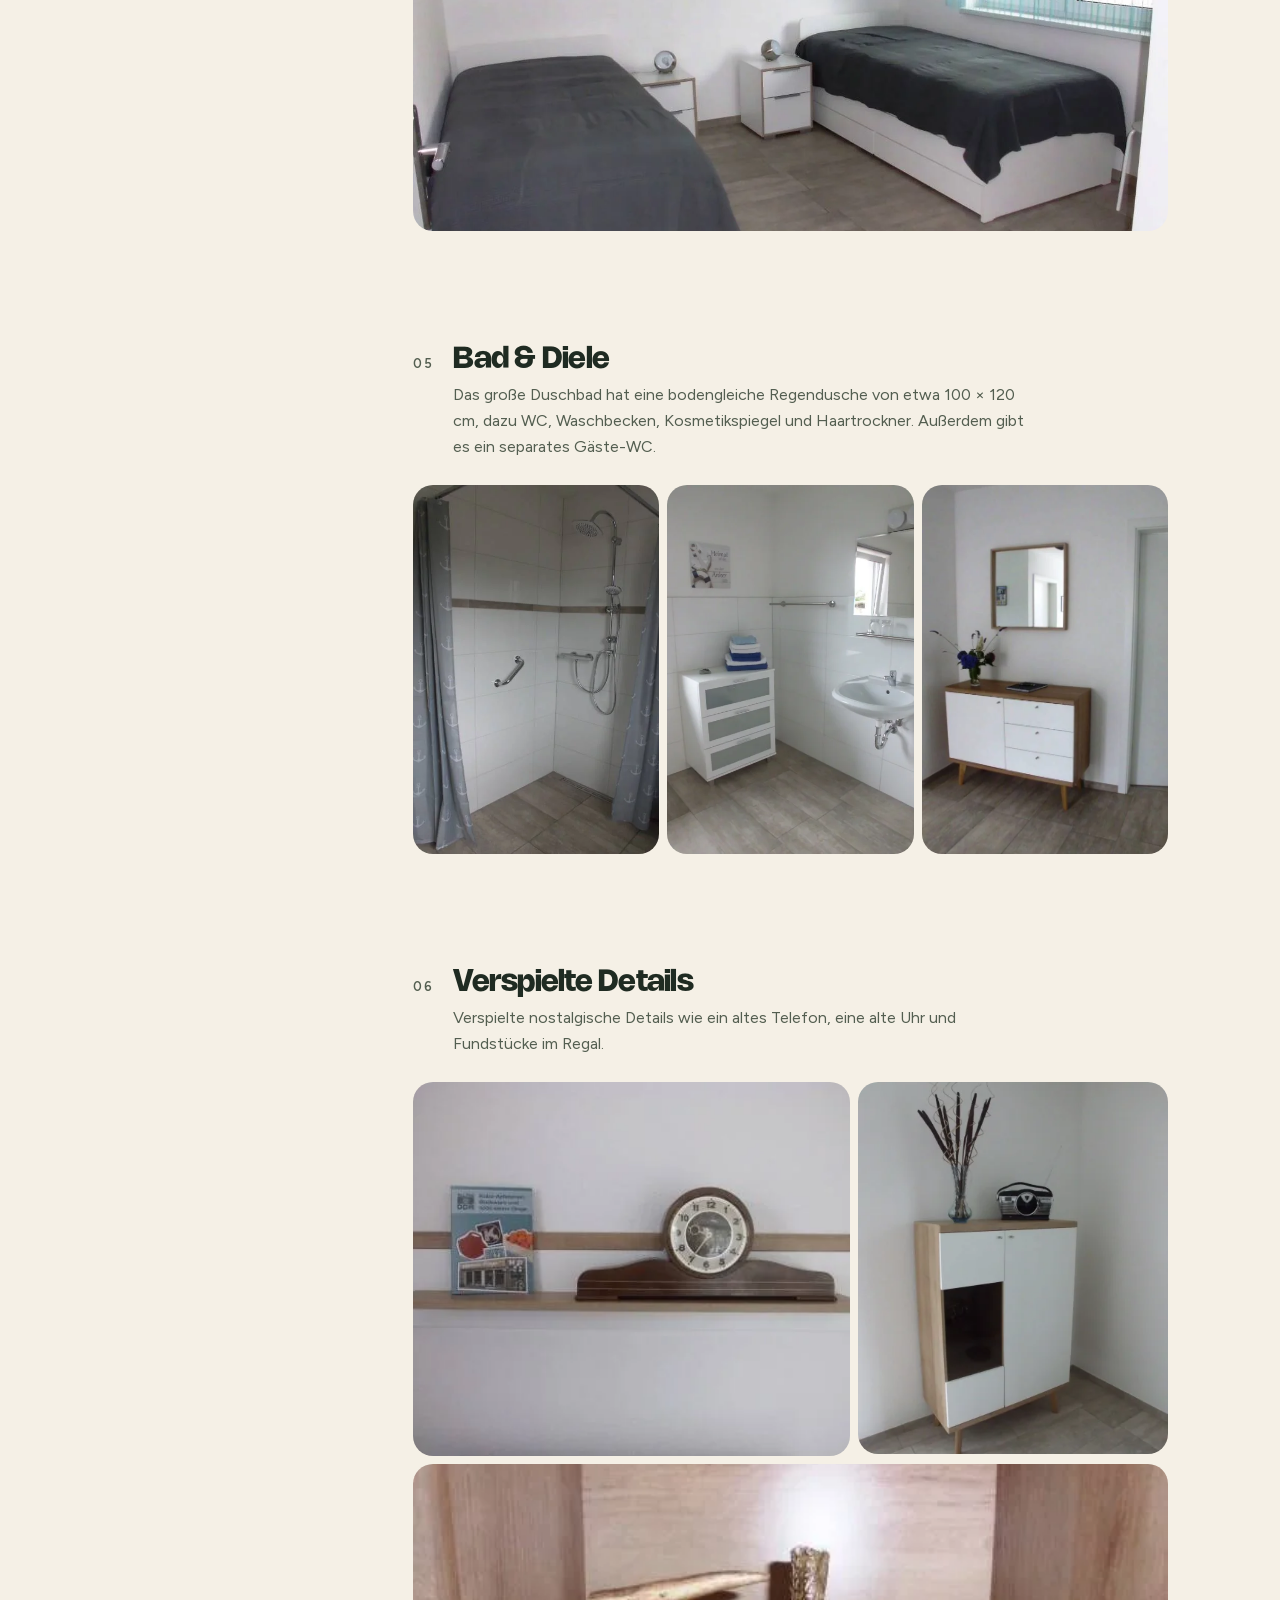
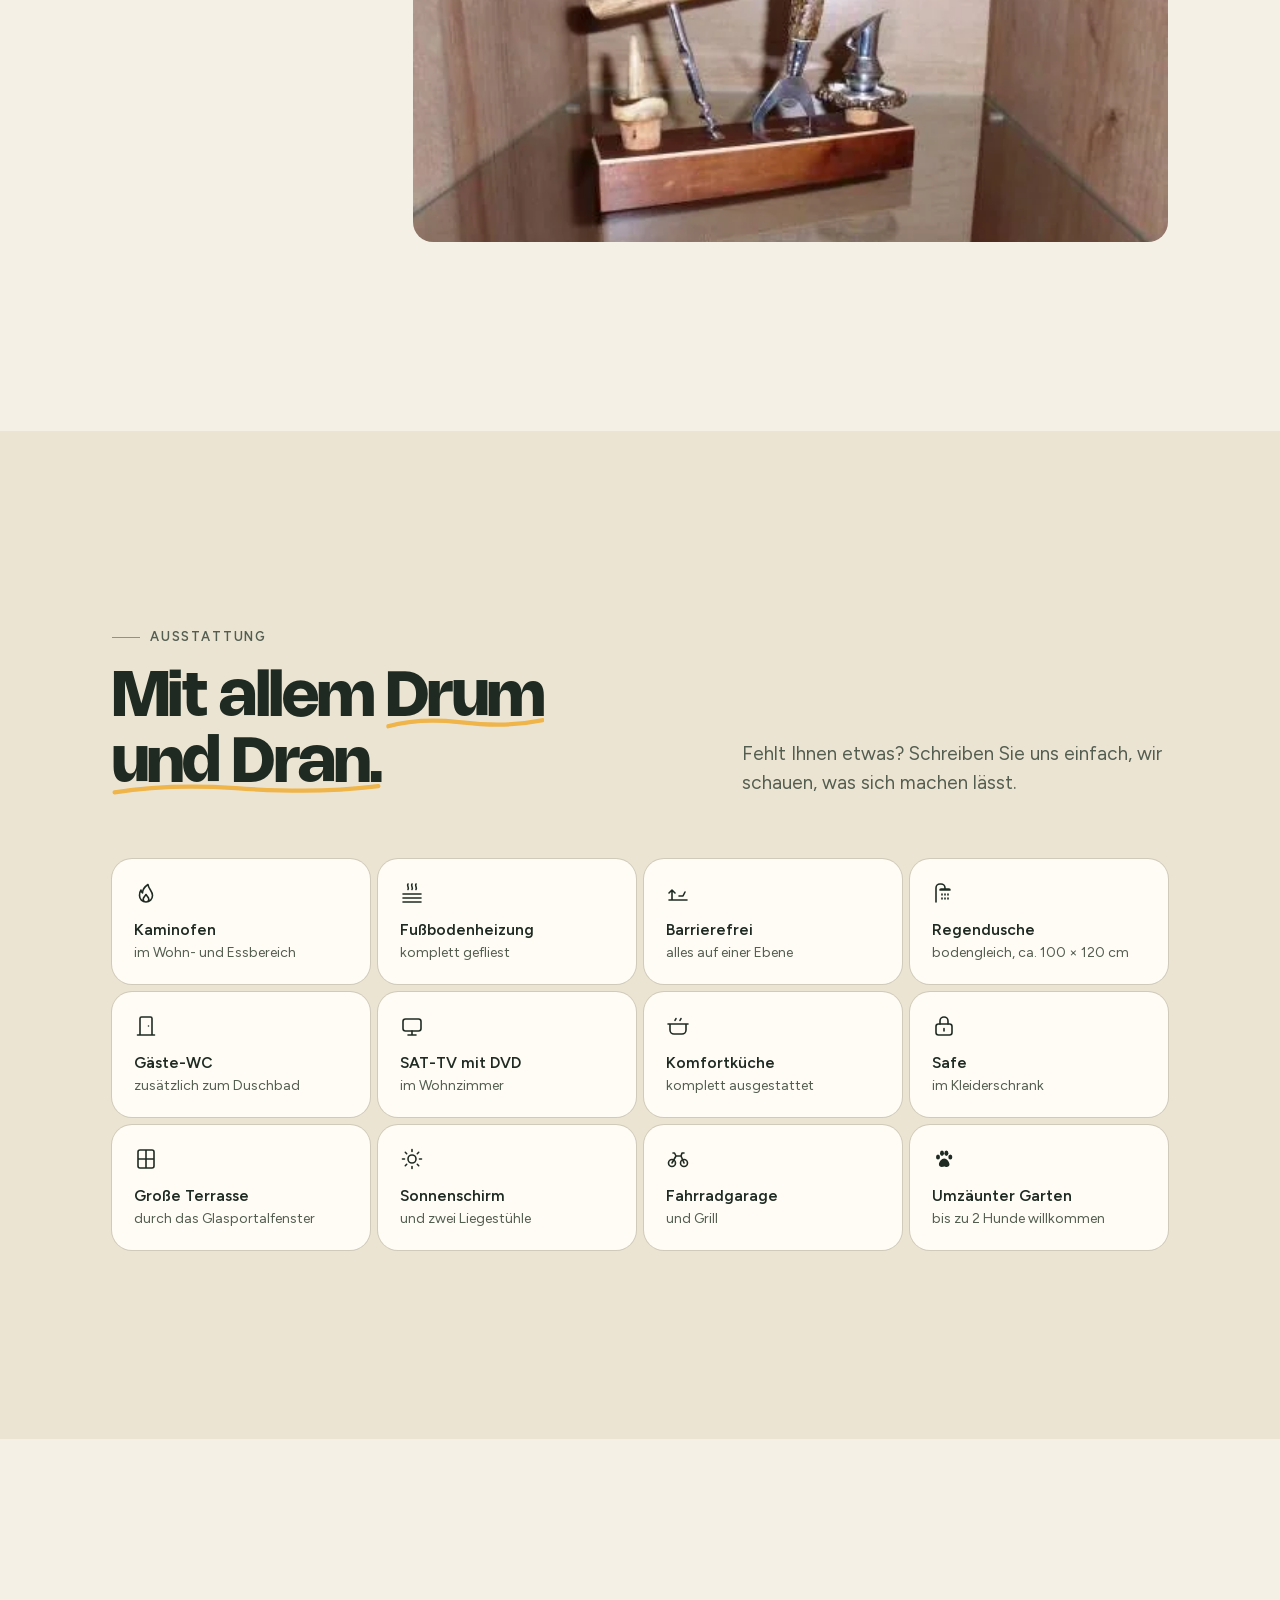
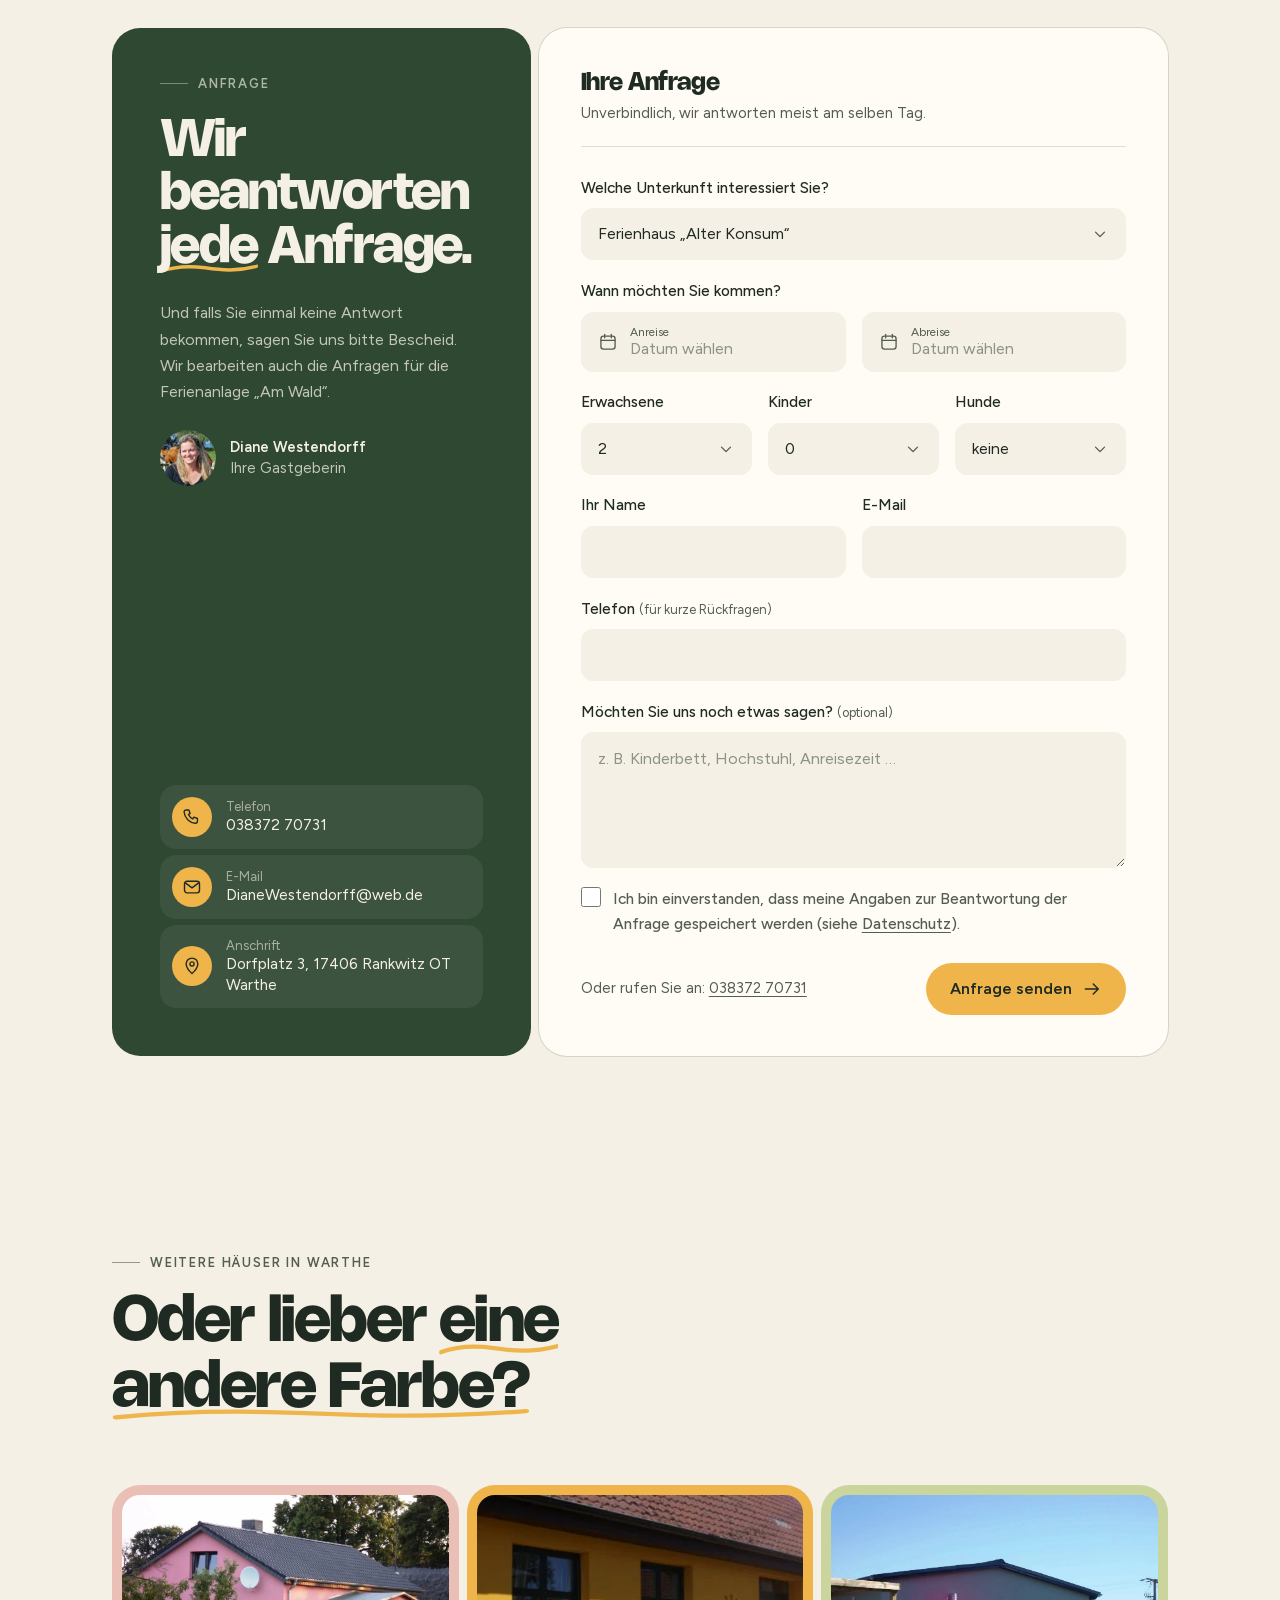
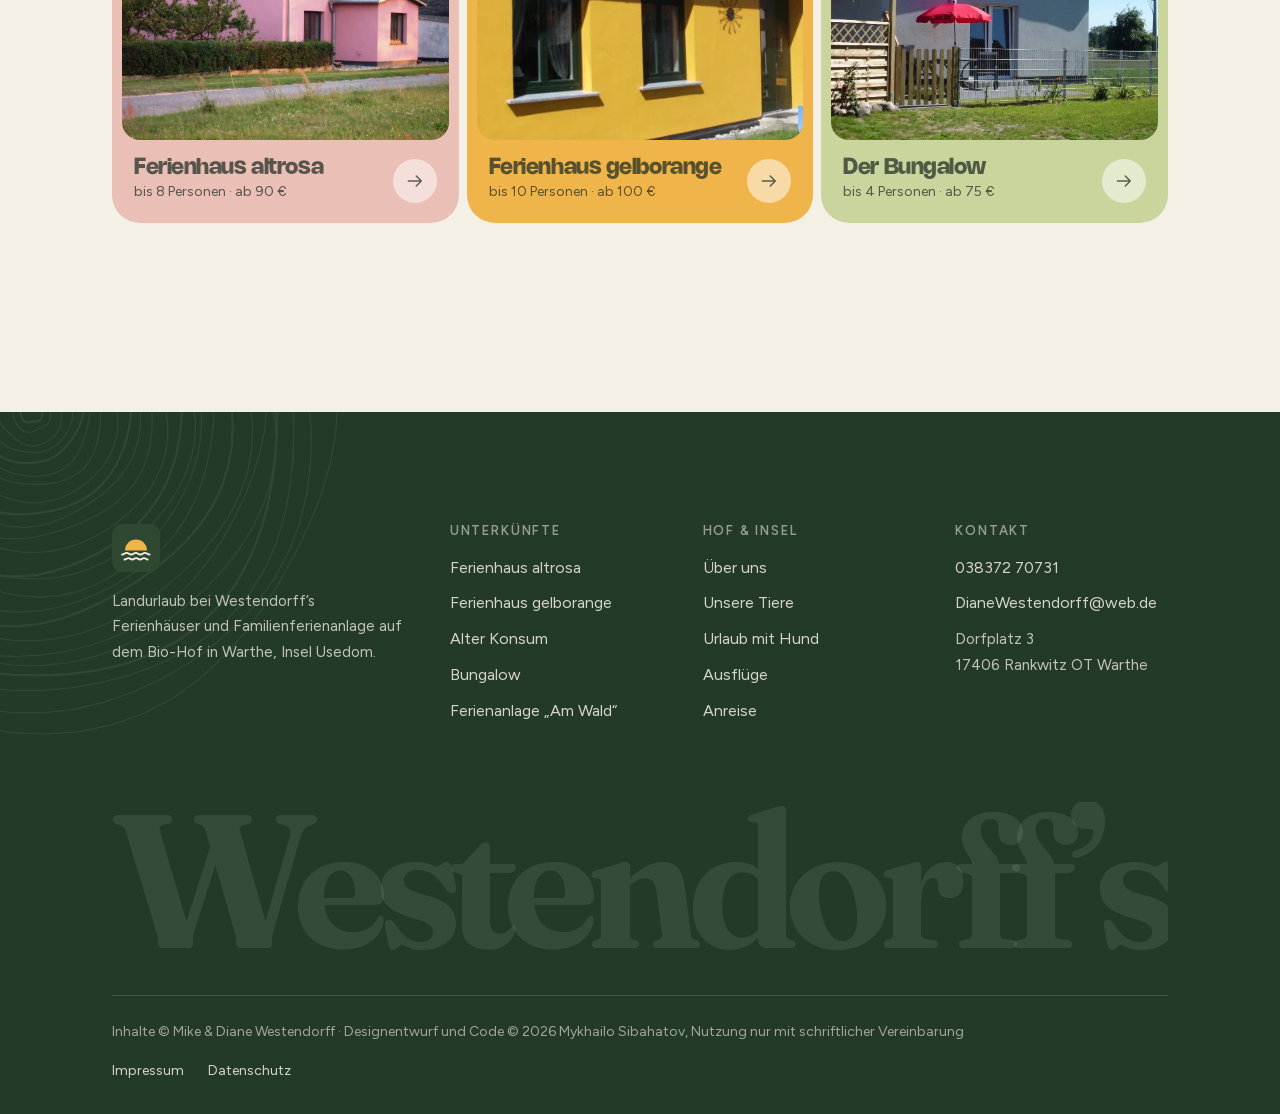
==== commit f88e6e94: "Nohemi titles with hand-drawn gold emphasis, natural textures and line-drawn decor - Titles and big " ====
--- a/alter-konsum.html
+++ b/alter-konsum.html
@@ -16,6 +16,7 @@
   <meta name="robots" content="noindex, nofollow">
   <meta name="theme-color" content="#F5F0E6">
   <link rel="icon" href="assets/img/mark.svg" type="image/svg+xml">
+  <link rel="preload" href="assets/fonts/Nohemi-Bold.otf" as="font" type="font/otf" crossorigin>
   <link rel="preload" href="assets/fonts/fraunces-latin.woff2" as="font" type="font/woff2" crossorigin>
   <link rel="preload" href="assets/fonts/figtree-latin.woff2" as="font" type="font/woff2" crossorigin>
   <link rel="preload" href="assets/img/konsum-fassade.webp" as="image" fetchpriority="high">
@@ -299,7 +300,7 @@
             <h2 class="h2" id="anfrage-title">Wir beantworten <em>jede</em> Anfrage.</h2>
             <p>Und falls Sie einmal keine Antwort bekommen, sagen Sie uns bitte Bescheid. Wir bearbeiten auch die Anfragen für die Ferienanlage „Am Wald“.</p>
             <div class="contact__host">
-              <img src="assets/img/diane-westendorff.webp" alt="" loading="lazy">
+              <img width="568" height="320" src="assets/img/diane-westendorff.webp" alt="" loading="lazy">
               <p><b>Diane Westendorff</b><br>Ihre Gastgeberin</p>
             </div>
             <div class="contact__lines">
--- a/assets/css/styles.css
+++ b/assets/css/styles.css
@@ -17,6 +17,13 @@
   font-family: "Fraunces";
   src: url("../fonts/fraunces-italic-latin.woff2") format("woff2");
   font-weight: 300 800; font-style: italic; font-display: swap;
+}
+/* Nohemi © Rajesh Rajput — freeware (personal + commercial). Shipped as the
+   original, unmodified OTF: the licence forbids modifying the font files. */
+@font-face {
+  font-family: "Nohemi";
+  src: url("../fonts/Nohemi-Bold.otf") format("opentype");
+  font-weight: 700; font-style: normal; font-display: swap;
 }
 @font-face {
   font-family: "Figtree";
@@ -47,7 +54,8 @@
   --on-dark:   #F5F0E6;
   --on-dark-2: rgba(245, 240, 230, .72);
 
-  --font-display: "Fraunces", Georgia, "Times New Roman", serif;
+  --font-display: "Fraunces", Georgia, "Times New Roman", serif;   /* statements, quotes, captions */
+  --font-title:   "Nohemi", "Figtree", system-ui, sans-serif;       /* every title + big numerals */
   --font-body:    "Figtree", system-ui, -apple-system, "Segoe UI", sans-serif;
 
   /* type — one continuous scale, display vs detail */
@@ -164,35 +172,48 @@
   content: ""; width: 1.75rem; height: 1px; background: currentColor; opacity: .6;
 }
 .display, .h2, .h3 {
-  font-family: var(--font-display);
-  font-optical-sizing: auto;
-  font-variation-settings: "SOFT" 60;
+  font-family: var(--font-title);
+  font-weight: 700;
   color: var(--ink);
 }
 .display {
   font-size: var(--fs-display);
-  font-weight: 640;
-  line-height: .96;
-  letter-spacing: -.035em;
+  font-weight: 700;
+  line-height: 1;
+  letter-spacing: -.03em;
   text-wrap: balance;
 }
 .h2 {
   font-size: var(--fs-h2);
-  font-weight: 600;
-  line-height: 1.02;
-  letter-spacing: -.028em;
+  font-weight: 700;
+  line-height: 1.04;
+  letter-spacing: -.03em;
   text-wrap: balance;
 }
 .h3 {
   font-size: var(--fs-h3);
-  font-weight: 600;
-  line-height: 1.12;
-  letter-spacing: -.015em;
-}
+  font-weight: 700;
+  line-height: 1.15;
+  letter-spacing: -.025em;
+}
+/* emphasis in titles: the same hand-drawn gold stroke as the active Ausflüge
+   topic (Nohemi has no italic). It's a background, so it follows the words
+   across a line break (box-decoration-break: clone) and never shifts layout. */
+:root { --stroke: url("data:image/svg+xml,%3Csvg xmlns='http://www.w3.org/2000/svg' viewBox='0 0 200 12' preserveAspectRatio='none'%3E%3Cpath d='M2 8.5C30 4 58 3.2 92 5.4s64 3.4 106-1.6' fill='none' stroke='%23EFB54A' stroke-width='3.2' stroke-linecap='round'/%3E%3C/svg%3E"); }
 .display em, .h2 em {
-  font-style: italic; font-weight: 500;
-  font-variation-settings: "SOFT" 100;
-}
+  font-style: normal; color: inherit;
+  background: var(--stroke) no-repeat 0 100% / 100% .26em;
+  padding-bottom: .06em;
+  -webkit-box-decoration-break: clone; box-decoration-break: clone;
+}
+/* the stroke draws itself in when the heading arrives */
+.js .reveal .display em, .js .h2.reveal em, .js .reveal .h2 em {
+  background-size: 0% .26em;
+  transition: background-size .8s var(--ease-out) .35s;
+}
+.js .reveal.is-in .display em, .js .h2.reveal.is-in em, .js .reveal.is-in .h2 em { background-size: 100% .26em; }
+.js .hero .display em { animation: strokeIn .8s var(--ease-out) .75s both; }
+@keyframes strokeIn { from { background-size: 0% .26em; } }
 .lead {
   font-size: var(--fs-lead);
   line-height: 1.5;
@@ -392,7 +413,7 @@
   .sheet__link {
     display: flex; align-items: center; justify-content: space-between;
     min-height: 3.5rem; padding: 0;
-    font: 600 1.5rem/1 var(--font-display); letter-spacing: -.02em;
+    font: 700 1.5rem/1 var(--font-title); letter-spacing: -.02em;
     text-decoration: none;
     border-top: 1px solid var(--line);
     opacity: 0; transform: translateY(.5rem);
@@ -479,7 +500,7 @@
 .fact:first-child { border-left: 0; }
 .fact b {
   display: block;
-  font: 600 clamp(1.25rem, 1rem + .8vw, 1.625rem)/1 var(--font-display);
+  font: 700 clamp(1.25rem, 1rem + .8vw, 1.625rem)/1 var(--font-title);
   letter-spacing: -.02em; font-variation-settings: "SOFT" 60;
 }
 .fact span { display: block; margin-top: .35rem; font-size: .8125rem; color: var(--ink-2); line-height: 1.35; }
@@ -497,7 +518,7 @@
   .badge-ring text { font-size: 15.2px; }
   .badge-ring__core b { font-size: 1.125rem; }
   .badge-ring__core span { font-size: .5625rem; }
-  .hero .display { font-size: clamp(3.25rem, 2rem + 6.4vw, 3.75rem); line-height: .94; }
+  .hero .display { font-size: clamp(2.75rem, calc(14.5vw - .15rem), 3.75rem); line-height: .96; }
   .hero__lead { font-size: .9375rem; max-width: 22rem; color: #3A4538; }
   /* one row down to phones: the phone button collapses to its icon */
   .hero__actions { width: 100%; flex-wrap: nowrap; }
@@ -619,7 +640,7 @@
 }
 .house__no { font: 600 .6875rem/1.3 var(--font-body); letter-spacing: .12em; text-transform: uppercase; color: var(--fg-2); margin-bottom: .6rem; }
 .house__name {
-  font: 600 1.3125rem/1.1 var(--font-display);
+  font: 700 1.3125rem/1.1 var(--font-title);
   font-variation-settings: "SOFT" 60; letter-spacing: -.02em;
 }
 .house__meta { font-size: .875rem; color: var(--fg-2); line-height: 1.45; margin-top: .25rem; }
@@ -646,7 +667,7 @@
 .house__text { color: var(--fg-2); font-size: .9063rem; line-height: 1.55; }
 .house__foot { margin-top: auto; display: flex; align-items: center; justify-content: space-between; gap: 1rem; }
 .house__price { font-size: .8125rem; color: var(--fg-2); line-height: 1.25; }
-.house__price b { display: block; color: var(--fg); font: 600 1.5rem/1.1 var(--font-display); letter-spacing: -.02em; }
+.house__price b { display: block; color: var(--fg); font: 700 1.5rem/1.1 var(--font-title); letter-spacing: -.02em; }
 .house .btn { --btn-bg: #1F2B22; --btn-fg: var(--paper); --btn-h: 2.75rem; padding: 0 1.1rem; font-size: .9375rem; }
 .house--wald .btn { --btn-bg: var(--paper); --btn-fg: #1F2B22; }
 
@@ -701,7 +722,7 @@
 .stat { padding: 1.5rem 1.5rem 0 0; }
 .stat + .stat { padding-left: 1.5rem; border-left: 1px solid var(--line); }
 .stat b {
-  display: block; font: 600 clamp(1.75rem, 1.3rem + 1.4vw, 2.625rem)/1 var(--font-display);
+  display: block; font: 700 clamp(1.75rem, 1.3rem + 1.4vw, 2.625rem)/1 var(--font-title);
   letter-spacing: -.03em; font-variation-settings: "SOFT" 60;
 }
 .stat span { display: block; margin-top: .5rem; font-size: .9375rem; color: var(--ink-2); line-height: 1.4; }
@@ -728,14 +749,18 @@
 .board {
   --pw: 14.5rem;
   --ph: calc(var(--pw) + 5rem);
+  --inset: 1.75rem;
   position: relative;
-  height: 44rem;
+  height: 46rem;
   margin-top: 1rem;
+  border-radius: var(--r-lg);
+  background: #DCC49B url("../img/tex-wood.svg") 0 0 / 720px 360px;
+  box-shadow: inset 0 0 0 1px rgba(90, 64, 34, .18), inset 0 .5rem 2rem -1rem rgba(90, 64, 34, .35);
 }
 .polaroid {
   position: absolute;
-  left: calc(var(--x) * (100% - var(--pw)));
-  top: calc(var(--y) * (100% - var(--ph)));
+  left: calc(var(--inset) + var(--x) * (100% - var(--pw) - 2 * var(--inset)));
+  top: calc(var(--inset) + var(--y) * (100% - var(--ph) - 2 * var(--inset)));
   width: var(--pw);
   padding: .625rem .625rem 0;
   background: #FFFDF8;
@@ -771,7 +796,7 @@
 .board-hint--touch { display: none; }
 
 @media (max-width: 64rem) {
-  .board { --pw: 12.5rem; height: 40rem; }
+  .board { --pw: 12.5rem; height: 42rem; }
 }
 @media (max-width: 48rem) {
   .board {
@@ -779,7 +804,8 @@
     display: flex; gap: 1rem;
     overflow-x: auto; scroll-snap-type: x mandatory;
     margin-inline: calc(-1 * var(--space-lg));
-    padding: 1.5rem var(--space-lg) 2rem;
+    padding: 1.75rem var(--space-lg) 2rem;
+    border-radius: 0;
     scrollbar-width: none;
   }
   .board::-webkit-scrollbar { display: none; }
@@ -814,7 +840,7 @@
 .paw-card:hover { background: rgba(245, 240, 230, .11); }
 .paw-card__num { font: 600 .8125rem/1 var(--font-body); letter-spacing: .1em; color: var(--sun); }
 .paw-card__body { display: grid; gap: .6rem; }
-.paw-card h3, .paw-cell--bare h3 { font: 600 1.25rem/1.2 var(--font-display); letter-spacing: -.015em; }
+.paw-card h3, .paw-cell--bare h3 { font: 700 1.25rem/1.2 var(--font-title); letter-spacing: -.015em; }
 .paw-card p, .paw-cell--bare p { font-size: .9063rem; line-height: 1.55; color: var(--ink-2); }
 .paw-cell--photo { position: relative; overflow: hidden; background: var(--wald-2); }
 .paw-cell--photo img { position: absolute; inset: 0; width: 100%; height: 100%; object-fit: cover; object-position: 50% 30%; }
@@ -873,14 +899,16 @@
 }
 
 /* ==========================================================================
-   Usedom — a quiet guide: five topics on the left, one list on the right.
-   ≤48rem the same markup becomes an accordion. Every interaction ≤ .3s.
+   Usedom — set like a printed travel guide: topics as big serif words (the
+   chosen one underlined by hand), places as an index "Name — Ort".
+   No boxes, no counts, no icon per row. ≤48rem: the same list as accordion.
    ========================================================================== */
 .guide {
   display: grid;
-  grid-template-columns: minmax(0, 17rem) minmax(0, 1fr);
+  grid-template-columns: minmax(0, 18rem) minmax(0, 1fr);
   grid-template-rows: repeat(5, auto) 1fr;
-  column-gap: clamp(2rem, 5vw, 4.5rem);
+  column-gap: clamp(2.5rem, 7vw, 6.5rem);
+  padding-top: .5rem;
 }
 .cat { display: contents; }
 .cat:nth-child(1) .cat__btn { grid-row: 1; }
@@ -889,58 +917,66 @@
 .cat:nth-child(4) .cat__btn { grid-row: 4; }
 .cat:nth-child(5) .cat__btn { grid-row: 5; }
 .cat__btn {
-  grid-column: 1;
-  display: flex; align-items: center; gap: .75rem; width: 100%;
-  min-height: 3.75rem; padding: 0; border: 0; border-bottom: 1px solid var(--line);
-  background: none; text-align: left; color: var(--ink-2);
-  font: 600 1.375rem/1.1 var(--font-display); letter-spacing: -.015em;
+  grid-column: 1; justify-self: start;
+  display: flex; align-items: center; gap: .75rem;
+  padding: .35rem 0 .6rem; border: 0; background: none; text-align: left;
+  color: rgba(31, 43, 34, .38);
+  font: 700 clamp(1.75rem, 1.3rem + 1.3vw, 2.375rem)/1.1 var(--font-title);
+  font-variation-settings: "SOFT" 70; letter-spacing: -.02em;
   transition: color .2s ease;
 }
-.cat__btn:hover { color: var(--ink); }
+.cat__btn:hover { color: rgba(31, 43, 34, .7); }
 .cat.is-open .cat__btn { color: var(--ink); }
-.cat__label { flex: 1; position: relative; }
-.cat.is-open .cat__label::before {            /* the only mark of "selected" */
-  content: ""; position: absolute; left: -1.125rem; top: 50%; width: .5rem; height: .5rem; margin-top: -.25rem;
-  border-radius: 50%; background: var(--gelb);
-}
-.cat__count { font: 500 .8125rem/1 var(--font-body); color: var(--ink-2); font-variant-numeric: tabular-nums; }
-.cat__chev { display: none; width: 1.125rem; height: 1.125rem; transition: transform .3s var(--ease-out); }
+.cat__label { position: relative; }
+/* the hand-drawn underline — a loose gold stroke, not a UI indicator */
+.cat__label::after {
+  content: ""; position: absolute; left: -.1em; right: -.15em; bottom: -.28em; height: .32em;
+  background: var(--stroke) no-repeat center / 100% 100%;
+  clip-path: inset(0 100% 0 0);
+  transition: clip-path .35s var(--ease-out);
+}
+.cat.is-open .cat__label::after { clip-path: inset(0 0 0 0); }
+.cat__chev { display: none; width: 1.25rem; height: 1.25rem; color: var(--ink-2); transition: transform .3s var(--ease-out); }
 
 .cat__panel { grid-column: 2; grid-row: 1 / -1; display: none; }
 .cat.is-open .cat__panel { display: block; }
-.cat__inner {
-  padding: 1.75rem 2rem 1rem; border-radius: var(--r-lg);
-  background: var(--card); box-shadow: 0 0 0 1px var(--line);
-}
 .cat.is-open .cat__inner { animation: catIn .28s var(--ease-out) both; }
 @keyframes catIn { from { opacity: 0; transform: translateY(.375rem); } }
-.cat__intro { font-size: .9375rem; color: var(--ink-2); margin-bottom: .75rem; }
-.spots li + li { border-top: 1px solid var(--line); }
+.spots { border-top: 1px solid var(--ink); }
+.spots li { border-bottom: 1px solid var(--line); }
 .spot {
-  display: grid; grid-template-columns: 1fr auto 1.25rem; align-items: center; gap: 1rem;
-  min-height: 3.5rem; padding: .5rem 0;
-  text-decoration: none;
-}
-.spot__name { font-weight: 600; font-size: 1rem; line-height: 1.35; }
-.spot__place { font-size: .875rem; color: var(--ink-2); white-space: nowrap; }
-.spot__go { width: 1.125rem; height: 1.125rem; color: var(--ink-2); transition: transform .25s var(--ease-out), color .2s ease; }
-.spot:hover .spot__name { text-decoration: underline; text-underline-offset: .2em; }
-.spot:hover .spot__go { transform: translateX(.2rem); color: var(--ink); }
-.guide__foot { margin-top: 1.5rem; font-size: .875rem; color: var(--ink-2); }
+  display: grid; grid-template-columns: auto 1fr auto; align-items: baseline; gap: .75rem;
+  padding: 1.05rem 0; text-decoration: none;
+}
+.spot__name { font: 500 1.25rem/1.3 var(--font-display); letter-spacing: -.01em; }
+.spot__place { font-size: .75rem; font-weight: 600; letter-spacing: .12em; text-transform: uppercase; color: var(--ink-2); }
+.spot__place::before { content: "— "; letter-spacing: 0; }
+.spot__go { justify-self: end; font-size: .8125rem; font-weight: 600; color: var(--ink); opacity: 0; transform: translateX(-.25rem); transition: opacity .2s ease, transform .25s var(--ease-out); }
+.spot:hover .spot__go, .spot:focus-visible .spot__go { opacity: 1; transform: none; }
+.spot:hover .spot__name { text-decoration: underline; text-decoration-thickness: 1px; text-underline-offset: .18em; }
+
+.guide__note { margin-top: 3rem; margin-left: auto; max-width: 30rem; text-align: right; }
+.guide__note blockquote { font: italic 500 1.25rem/1.4 var(--font-display); font-variation-settings: "SOFT" 100; color: var(--ink); }
+.guide__note figcaption { margin-top: .6rem; font-size: .8125rem; font-weight: 600; letter-spacing: .12em; text-transform: uppercase; color: var(--ink-2); }
+.guide__note figcaption::before { content: "— "; }
 
 @media (max-width: 48rem) {
-  .guide { display: block; border-top: 1px solid var(--line); }
+  .guide { display: block; padding-top: 0; border-top: 1px solid var(--ink); }
   .cat { display: block; border-bottom: 1px solid var(--line); }
-  .cat__btn { min-height: 4rem; border-bottom: 0; font-size: 1.3125rem; color: var(--ink); }
-  .cat.is-open .cat__label::before { display: none; }
+  .cat__btn { width: 100%; justify-content: space-between; padding: 1rem 0; font-size: 1.625rem; color: var(--ink); }
   .cat__chev { display: block; }
   .cat.is-open .cat__chev { transform: rotate(180deg); }
   .cat__panel { display: grid; grid-template-rows: 0fr; transition: grid-template-rows .3s var(--ease-out); }
   .cat.is-open .cat__panel { grid-template-rows: 1fr; }
-  .cat__inner { min-height: 0; overflow: hidden; padding: 0; border-radius: 0; background: none; box-shadow: none; animation: none !important; }
-  .cat__intro { margin-bottom: .25rem; }
-  .spots { padding-bottom: 1rem; }
-  .spot { min-height: 3.25rem; gap: .75rem; }
+  .cat__inner { min-height: 0; overflow: hidden; animation: none !important; }
+  .spots { border-top: 0; padding-bottom: .75rem; }
+  .spots li:last-child { border-bottom: 0; }
+  .spot { grid-template-columns: 1fr auto; row-gap: .15rem; padding: .8rem 0; }
+  .spot__name { font-size: 1.125rem; grid-column: 1; }
+  .spot__place { grid-column: 1; grid-row: 2; }
+  .spot__place::before { content: none; }
+  .spot__go { grid-column: 2; grid-row: 1 / span 2; align-self: center; opacity: 1; transform: none; color: var(--ink-2); font-size: .75rem; }
+  .guide__note { margin-top: 2rem; text-align: left; }
 }
 
 /* ==========================================================================
@@ -978,6 +1014,16 @@
   will-change: transform;
 }
 .route__marker .i { width: 1.25rem; height: 1.25rem; }
+
+/* pin: a runway (height set by JS from the number of legs) with a sticky stage
+   that holds the road under the header while the scroll drives the car */
+.route-pin { position: relative; }
+.route-stage {
+  position: sticky; top: calc(var(--bar-h-min) + env(safe-area-inset-top, 0px));
+  min-height: calc(var(--vh, 1vh) * 100 - var(--bar-h-min) - env(safe-area-inset-top, 0px));
+  display: flex; flex-direction: column; justify-content: center;
+}
+.route-pin:not(.is-pinned) .route-stage { position: relative; top: auto; min-height: 0; }
 .route__list { display: contents; }
 .stop { position: relative; display: grid; justify-items: center; text-align: center; gap: .75rem; }
 .stop__node {
@@ -989,7 +1035,7 @@
 .stop.is-reached .stop__node { background: var(--sun); box-shadow: inset 0 0 0 2px var(--ink); }
 /* villages still ahead are quiet; passed ones take full ink */
 .stop__name, .stop__note { transition: color .3s ease; }
-.stop__name { font: 600 1.125rem/1.15 var(--font-display); letter-spacing: -.01em; color: rgba(31, 43, 34, .42); }
+.stop__name { font: 700 1.125rem/1.15 var(--font-title); letter-spacing: -.01em; color: rgba(31, 43, 34, .42); }
 .stop__note { font-size: .8125rem; color: rgba(31, 43, 34, .38); line-height: 1.35; max-width: 9rem; }
 .stop.is-reached .stop__name { color: var(--ink); }
 .stop.is-reached .stop__note { color: var(--ink-2); }
@@ -1002,7 +1048,7 @@
   padding: 1.75rem; border-radius: var(--r-lg); background: var(--card);
   display: grid; gap: 1rem; align-content: start;
 }
-.way h3 { font: 600 1.25rem/1.2 var(--font-display); }
+.way h3 { font: 700 1.25rem/1.2 var(--font-title); }
 .way ol { display: flex; flex-wrap: wrap; gap: .375rem; }
 .way ol li { display: inline-flex; align-items: center; height: 2rem; padding: 0 .75rem; border-radius: 999px; background: var(--paper-2); font-size: .875rem; font-weight: 500; }
 .way p { font-size: .9375rem; color: var(--ink-2); }
@@ -1018,7 +1064,8 @@
 @media (max-width: 48rem) {
   .route {
     --track-axis: y;
-    grid-template-columns: 1fr; padding-top: 0; row-gap: 3.25rem;
+    grid-template-columns: 1fr; padding-top: 0;
+    row-gap: clamp(1rem, calc((var(--vh, 1vh) * 100 - var(--bar-h-min) - 23rem) / 6), 3rem);
     padding-left: 3.75rem; margin-block: .5rem 3rem;
   }
   .route__track { left: calc(1.375rem - 2px); right: auto; top: .66rem; bottom: .66rem; width: 4px; height: auto; }
@@ -1077,7 +1124,7 @@
   box-shadow: 0 0 0 1px var(--line);
 }
 .form__head { display: grid; gap: .25rem; margin-bottom: 1.75rem; padding-bottom: 1.25rem; border-bottom: 1px solid var(--line); }
-.form__title { font: 600 1.5rem/1.15 var(--font-display); letter-spacing: -.02em; }
+.form__title { font: 700 1.5rem/1.15 var(--font-title); letter-spacing: -.02em; }
 .form__grid { display: grid; grid-template-columns: repeat(6, 1fr); gap: 1.1rem 1rem; }
 .field { grid-column: span 6; display: grid; gap: .5rem; }
 .field--half { grid-column: span 3; }
@@ -1182,7 +1229,7 @@
 .cal__nav[data-nav="1"] .i { transform: rotate(-90deg); }
 .cal__months { display: flex; gap: 1.75rem; }
 .cal__month { flex: 1; min-width: 0; }
-.cal__title { font: 600 1.0625rem/1.2 var(--font-display); letter-spacing: -.01em; text-align: center; margin-bottom: .6rem; }
+.cal__title { font: 700 1.0625rem/1.2 var(--font-title); letter-spacing: -.01em; text-align: center; margin-bottom: .6rem; }
 .cal__grid { display: grid; grid-template-columns: repeat(7, 2.5rem); row-gap: .125rem; }
 .cal__dow { display: grid; place-items: center; height: 1.75rem; font-size: .6875rem; font-weight: 600; letter-spacing: .06em; color: var(--ink-2); text-transform: uppercase; }
 .cal__day {
@@ -1358,7 +1405,7 @@
   display: grid; gap: 1.25rem;
 }
 .book__price { font-size: .9375rem; color: var(--ink-2); }
-.book__price b { display: block; font: 600 2.5rem/1 var(--font-display); letter-spacing: -.03em; color: var(--ink); margin-bottom: .3rem; }
+.book__price b { display: block; font: 700 2.5rem/1 var(--font-title); letter-spacing: -.03em; color: var(--ink); margin-bottom: .3rem; }
 .book__list { display: grid; gap: 0; }
 .book__list li { display: flex; justify-content: space-between; gap: 1rem; padding: .7rem 0; border-top: 1px solid var(--line); font-size: .9375rem; }
 .book__list li span:last-child { font-weight: 600; text-align: right; }
@@ -1412,7 +1459,7 @@
 }
 .other img { width: 100%; aspect-ratio: 4 / 3; object-fit: cover; border-radius: calc(var(--r-lg) - .625rem); }
 .other__t { display: flex; justify-content: space-between; align-items: end; gap: 1rem; padding: 0 .75rem; }
-.other__t b { font: 600 1.375rem/1.1 var(--font-display); letter-spacing: -.02em; display: block; }
+.other__t b { font: 700 1.375rem/1.1 var(--font-title); letter-spacing: -.02em; display: block; }
 .other__t span { font-size: .875rem; color: rgba(31, 43, 34, .72); }
 .other .arrow {
   flex: none; display: grid; place-items: center; width: 2.75rem; height: 2.75rem; border-radius: 999px;
@@ -1471,7 +1518,7 @@
   }
   .buybar.is-shown { transform: none; }
   .buybar p { font-size: .8125rem; color: rgba(245, 240, 230, .7); line-height: 1.2; }
-  .buybar b { display: block; color: var(--paper); font: 600 1.125rem/1.1 var(--font-display); }
+  .buybar b { display: block; color: var(--paper); font: 700 1.125rem/1.1 var(--font-title); }
   .buybar .btn { --btn-h: var(--ctl-h-in); --btn-bg: var(--sun); --btn-fg: #1F2B22; padding: 0 1.25rem; }
   .p-footer-pad { padding-bottom: 5rem; }
 }
@@ -1515,6 +1562,57 @@
 /* grid children never blow a column open with their min-content width */
 .island > *, .dog > *, .farm > *, .contact > *, .voices > *, .p-main > *, .tour > *, .hero__container > * { min-width: 0; }
 
+/* ==========================================================================
+   Natural textures — each one has a reason to be where it is:
+   paper grain everywhere · an oak board under the pinned animal photos ·
+   log end-grain rings on the dark green fields · oak leaves on "Am Wald" ·
+   drawn twigs and Achterwasser reeds at a few section edges
+   ========================================================================== */
+/* paper grain — also softens the low-resolution photos into one surface */
+body::after {
+  content: ""; position: fixed; inset: 0; z-index: 150; pointer-events: none;
+  background: url("../img/tex-grain.svg") 0 0 / 180px 180px;
+  opacity: .7;
+}
+/* line drawings: a mask, so they take the colour of the section */
+.deco {
+  position: absolute; z-index: 0; pointer-events: none;
+  width: var(--w, 12rem); aspect-ratio: var(--ar, 1);
+  background: currentColor; color: rgba(31, 43, 34, .17);
+  -webkit-mask: var(--m) no-repeat center / contain; mask: var(--m) no-repeat center / contain;
+  transform: rotate(var(--r, 0deg)) scaleX(var(--flip, 1));
+}
+.deco--sprig { --m: url("../img/deco-sprig.svg"); --ar: 300 / 340; }
+.deco--oak   { --m: url("../img/deco-oak.svg");   --ar: 320 / 260; }
+.deco--reeds { --m: url("../img/deco-reeds.svg"); --ar: 280 / 300; }
+.has-deco { overflow-x: clip; }            /* clip, not hidden: keeps sticky children working */
+.has-deco > .container { position: relative; z-index: 1; }
+@media (max-width: 48rem) {
+  .deco { --w: 8rem !important; opacity: .8; }
+  .deco--hide-sm { display: none; }
+}
+/* log end-grain: faint rings on the dark green fields */
+.paws, .footer { position: relative; overflow-x: clip; }
+.paws::before, .footer::before {
+  content: ""; position: absolute; pointer-events: none; z-index: 0;
+  width: 44rem; aspect-ratio: 1; right: -14rem; bottom: -16rem;
+  background: rgba(245, 240, 230, .07);
+  -webkit-mask: url("../img/tex-rings.svg") no-repeat center / contain; mask: url("../img/tex-rings.svg") no-repeat center / contain;
+}
+.footer::before { right: auto; left: -18rem; bottom: auto; top: -20rem; width: 40rem; transform: rotate(40deg); }
+.paws > .container, .footer > .container { position: relative; z-index: 1; }
+@media (max-width: 48rem) {
+  .paws::before, .footer::before { width: 26rem; right: -12rem; bottom: -10rem; }
+  .footer::before { left: -12rem; top: -12rem; }
+}
+/* oak leaves on the "Am Wald" card */
+.house--wald::before {
+  content: ""; position: absolute; inset: 0; pointer-events: none;
+  background: rgba(245, 240, 230, .075);
+  -webkit-mask: url("../img/tex-leaves.svg") 0 0 / 220px 220px repeat; mask: url("../img/tex-leaves.svg") 0 0 / 220px 220px repeat;
+}
+.house--wald > * { position: relative; z-index: 1; }
+
 /* ---------- Draft tag + licence notice ---------- */
 .draft-tag {
   position: fixed; left: .75rem; bottom: calc(.75rem + env(safe-area-inset-bottom, 0px)); z-index: 80;
@@ -1535,7 +1633,7 @@
   text-align: center;
 }
 .licence-lock div { max-width: 32rem; display: grid; gap: 1rem; }
-.licence-lock b { font: 600 1.75rem/1.2 var(--font-display); }
+.licence-lock b { font: 700 1.75rem/1.2 var(--font-title); }
 .licence-lock p { color: rgba(245, 240, 230, .78); font-size: 1rem; }
 .licence-lock a { color: var(--sun); }
 
@@ -1544,6 +1642,7 @@
   html { scroll-behavior: auto; }
   *, *::before, *::after { animation-duration: .01ms !important; animation-iteration-count: 1 !important; transition-duration: .01ms !important; transition-delay: 0s !important; }
   .js .reveal, .js .hero .rise, .js .p-hero .rise { opacity: 1; transform: none; }
+  .js .reveal .display em, .js .h2.reveal em, .js .reveal .h2 em { background-size: 100% .26em; }
   .js .reveal-img { clip-path: none; }
   .js .reveal-img img { transform: none; }
   .badge-ring svg.ring { animation: none; }
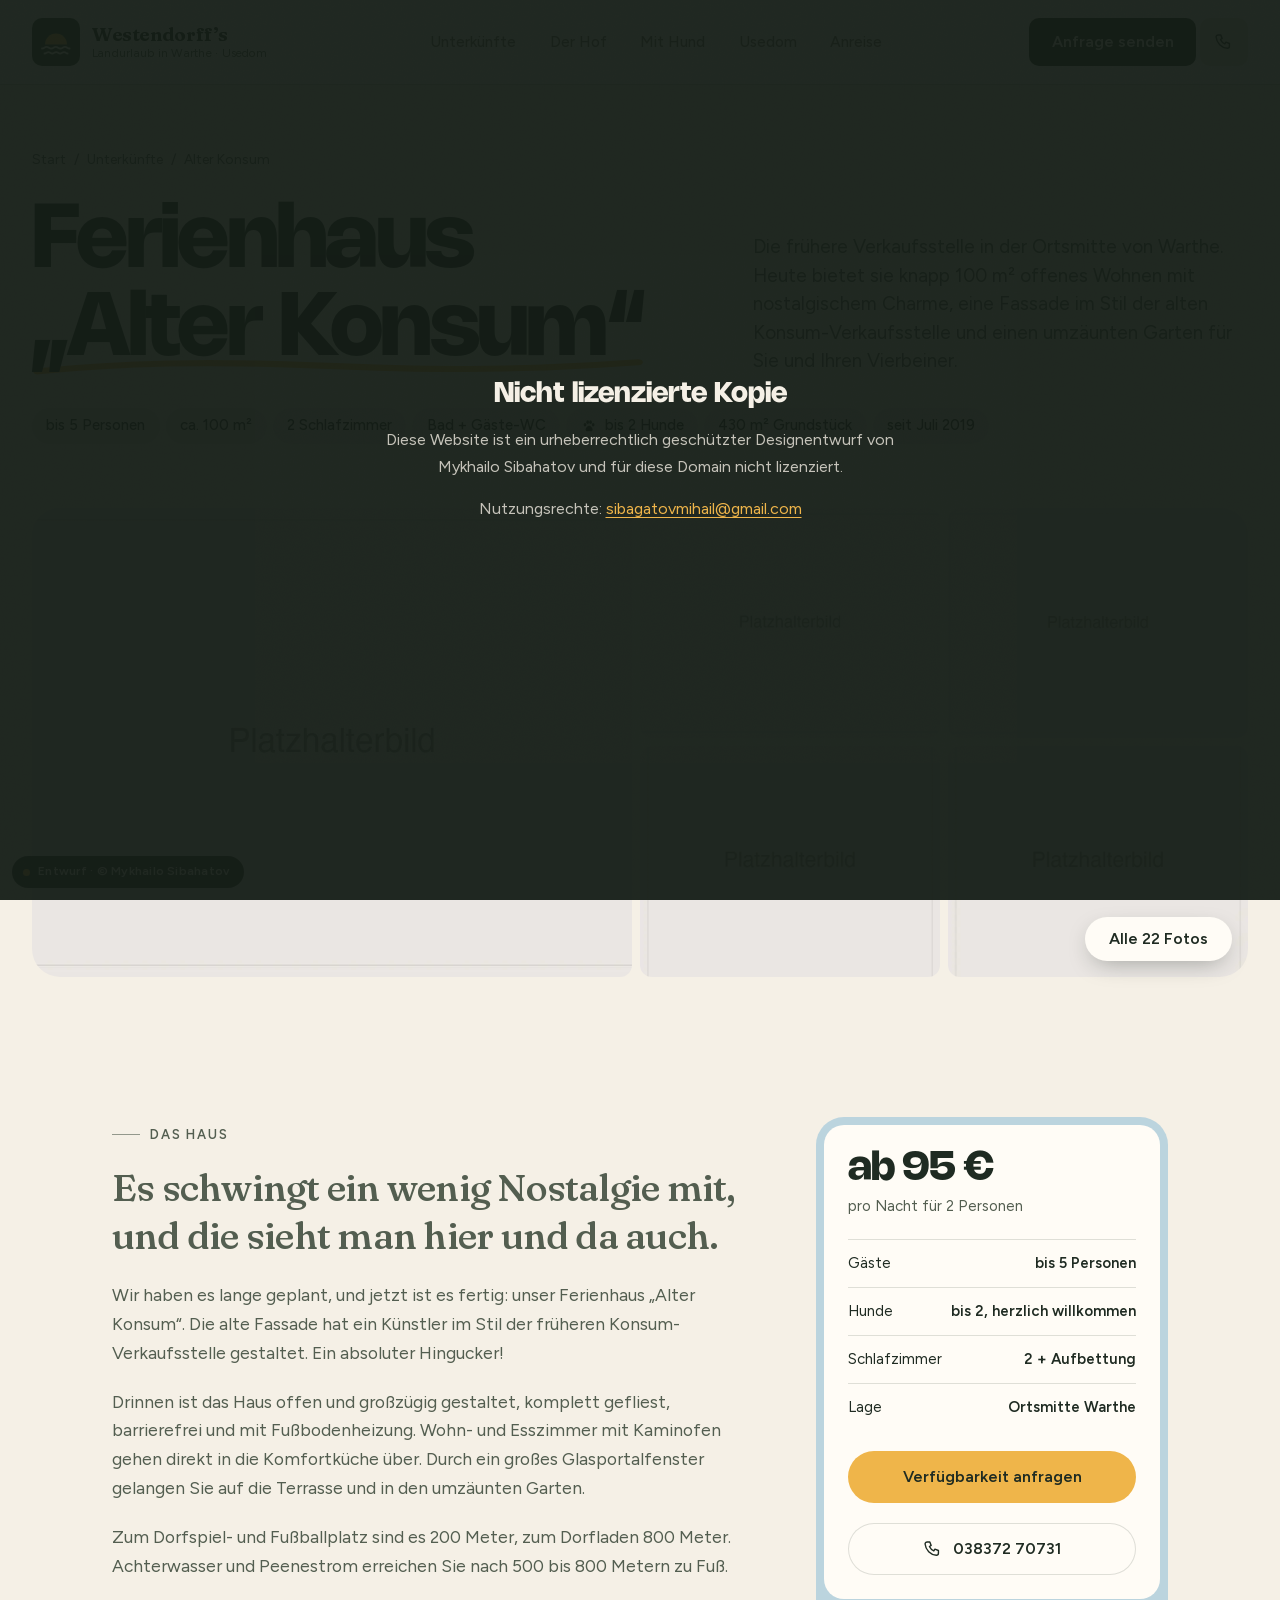
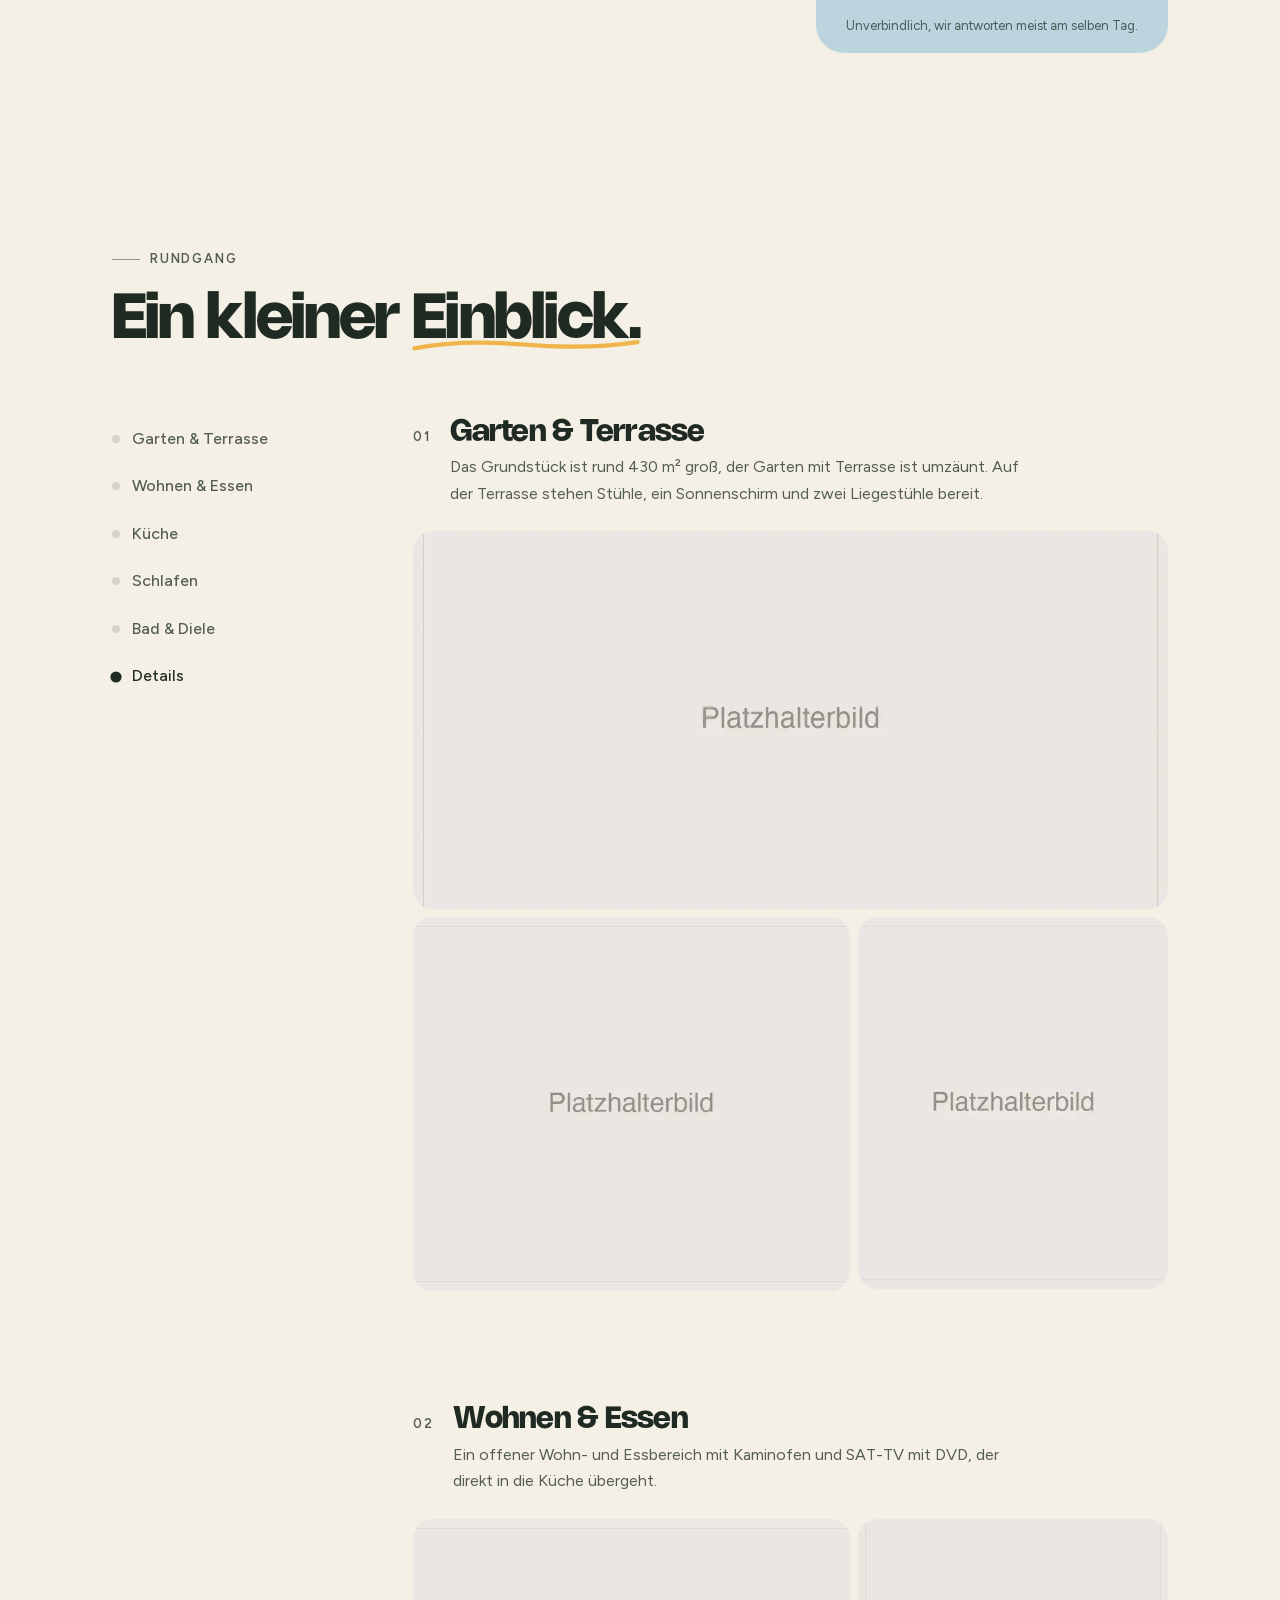
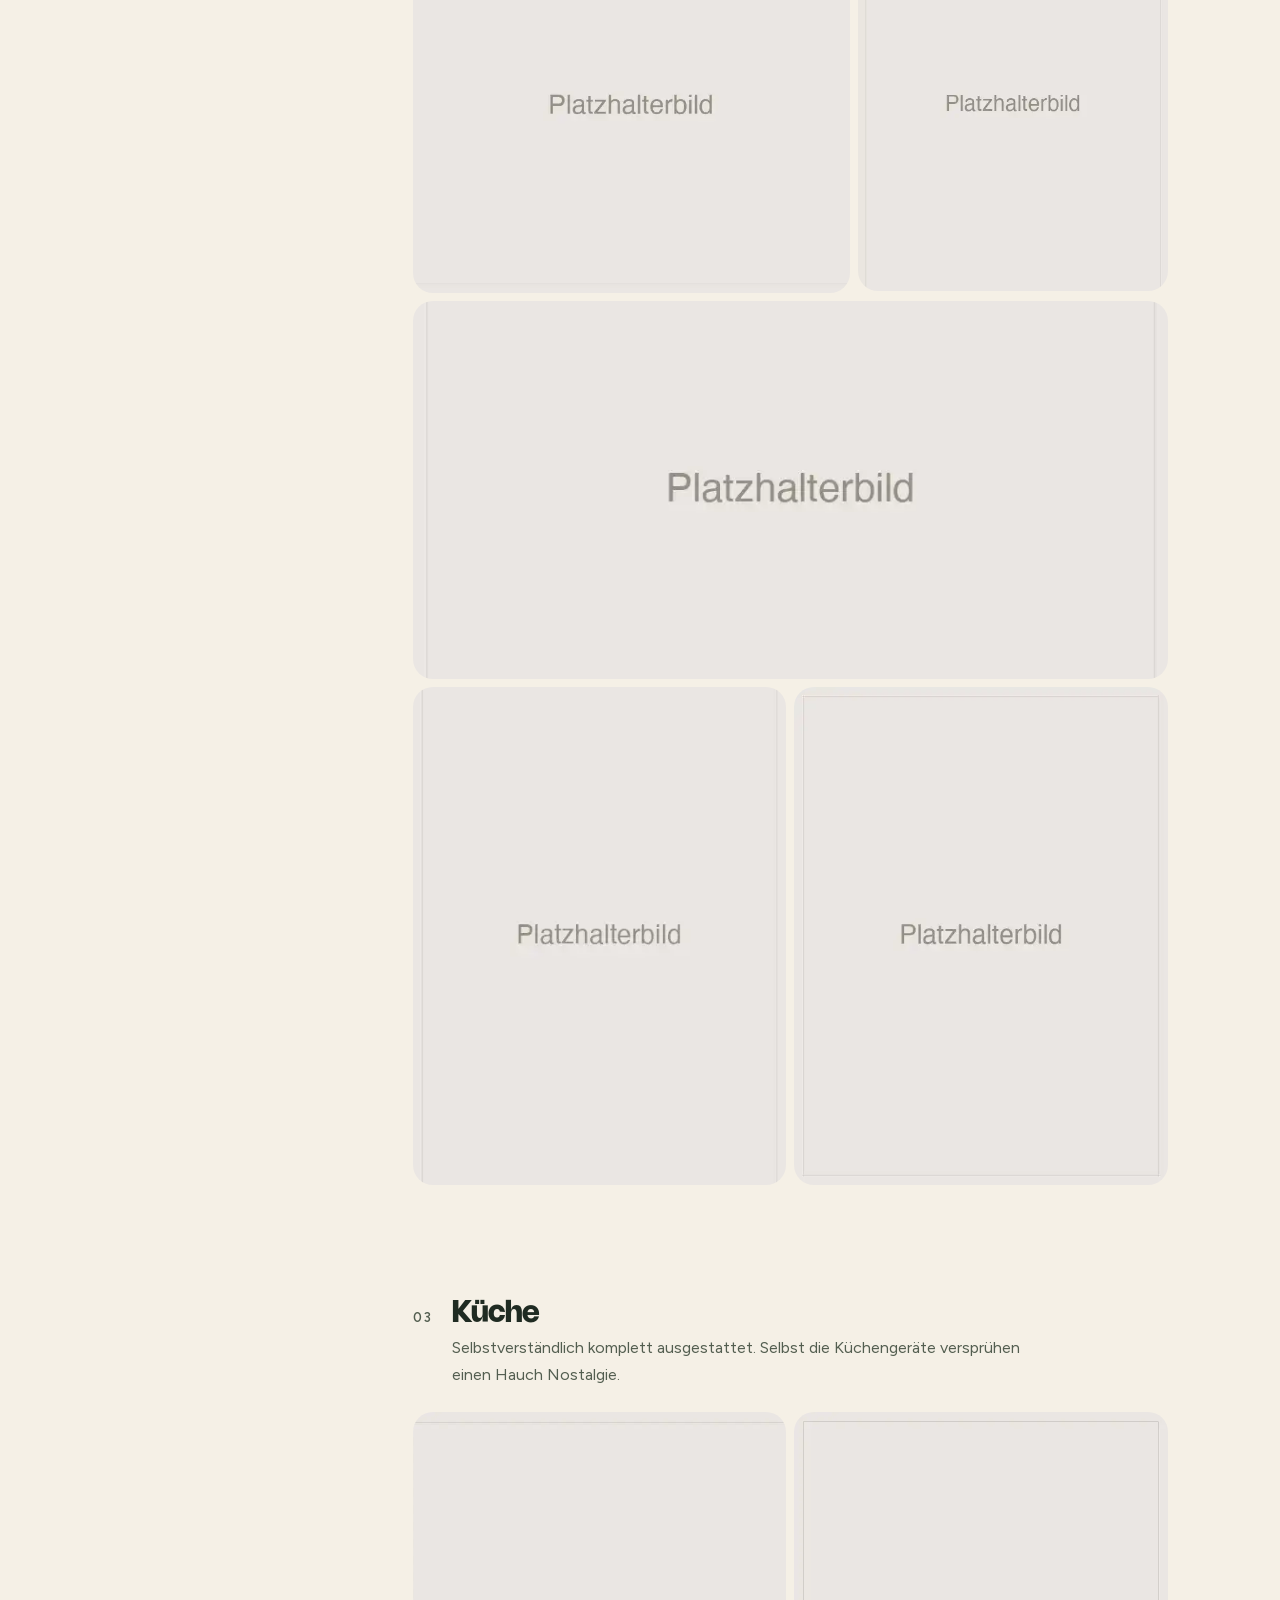
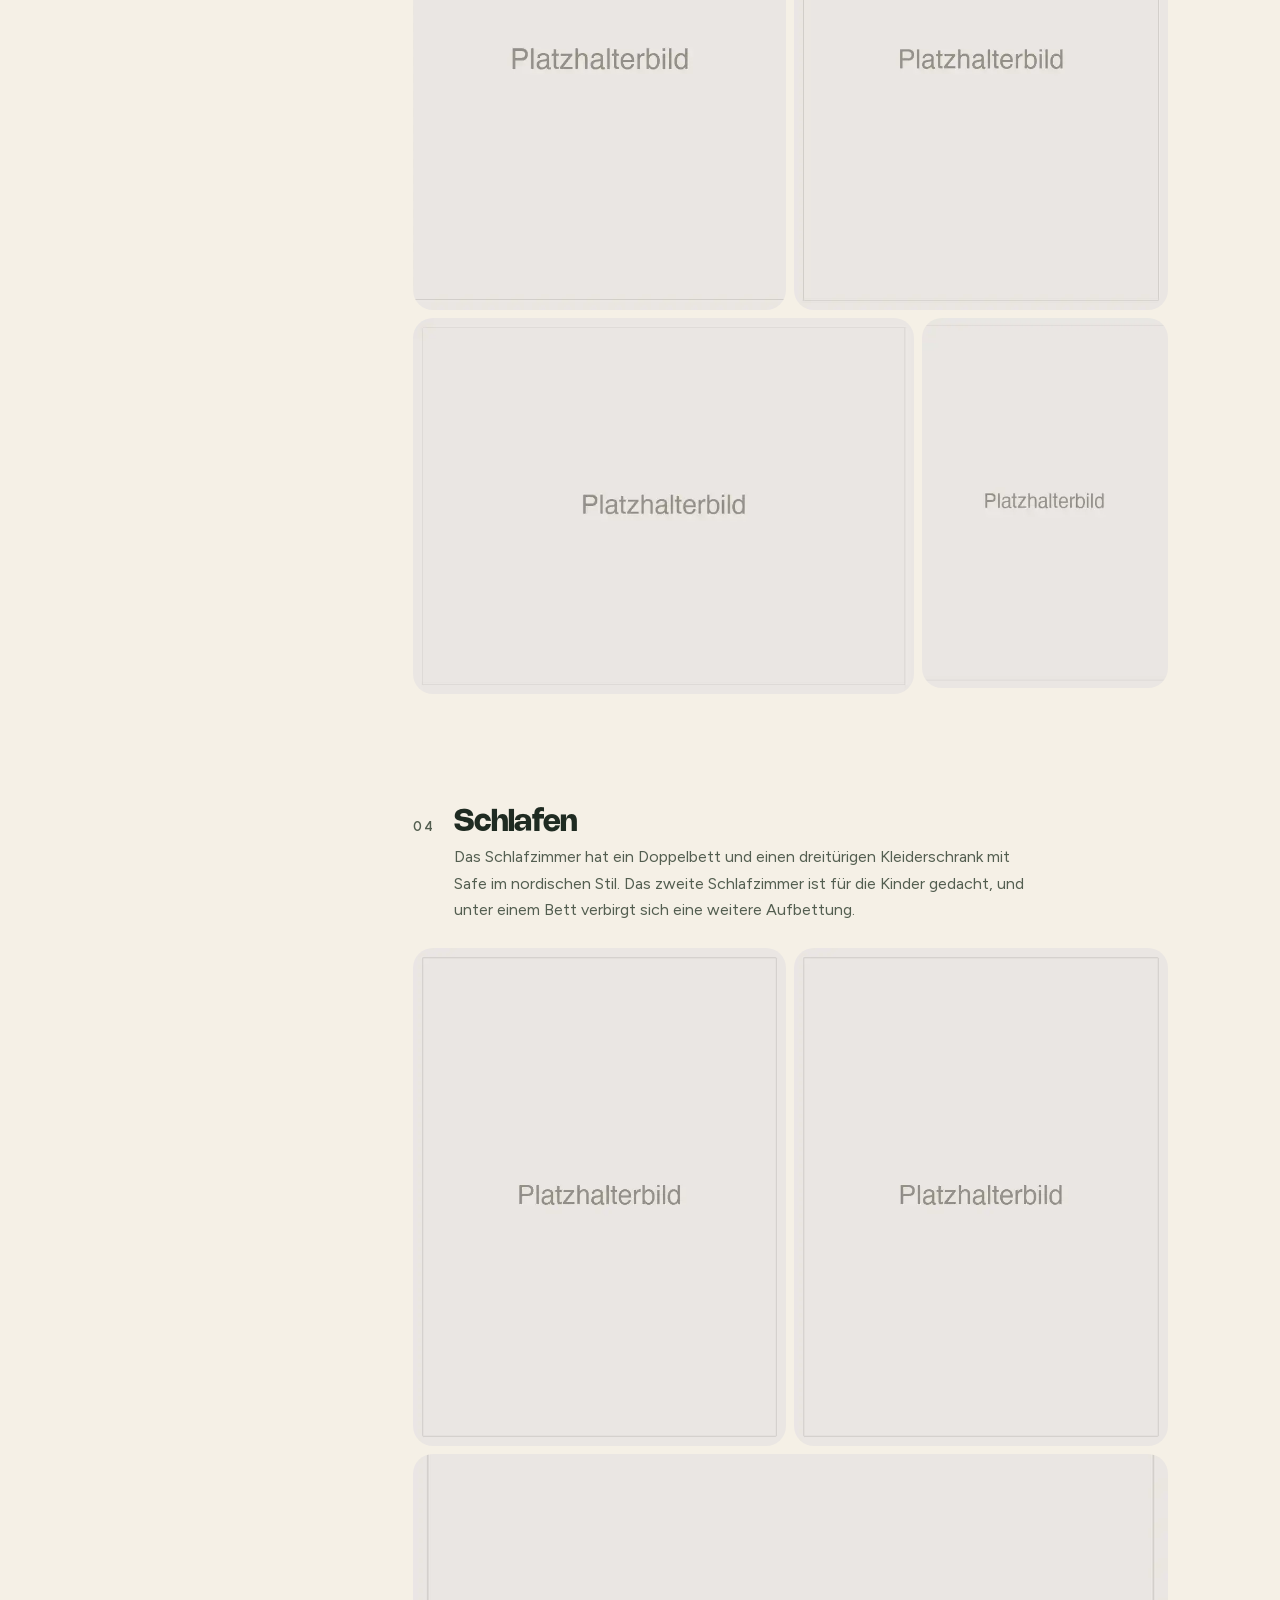
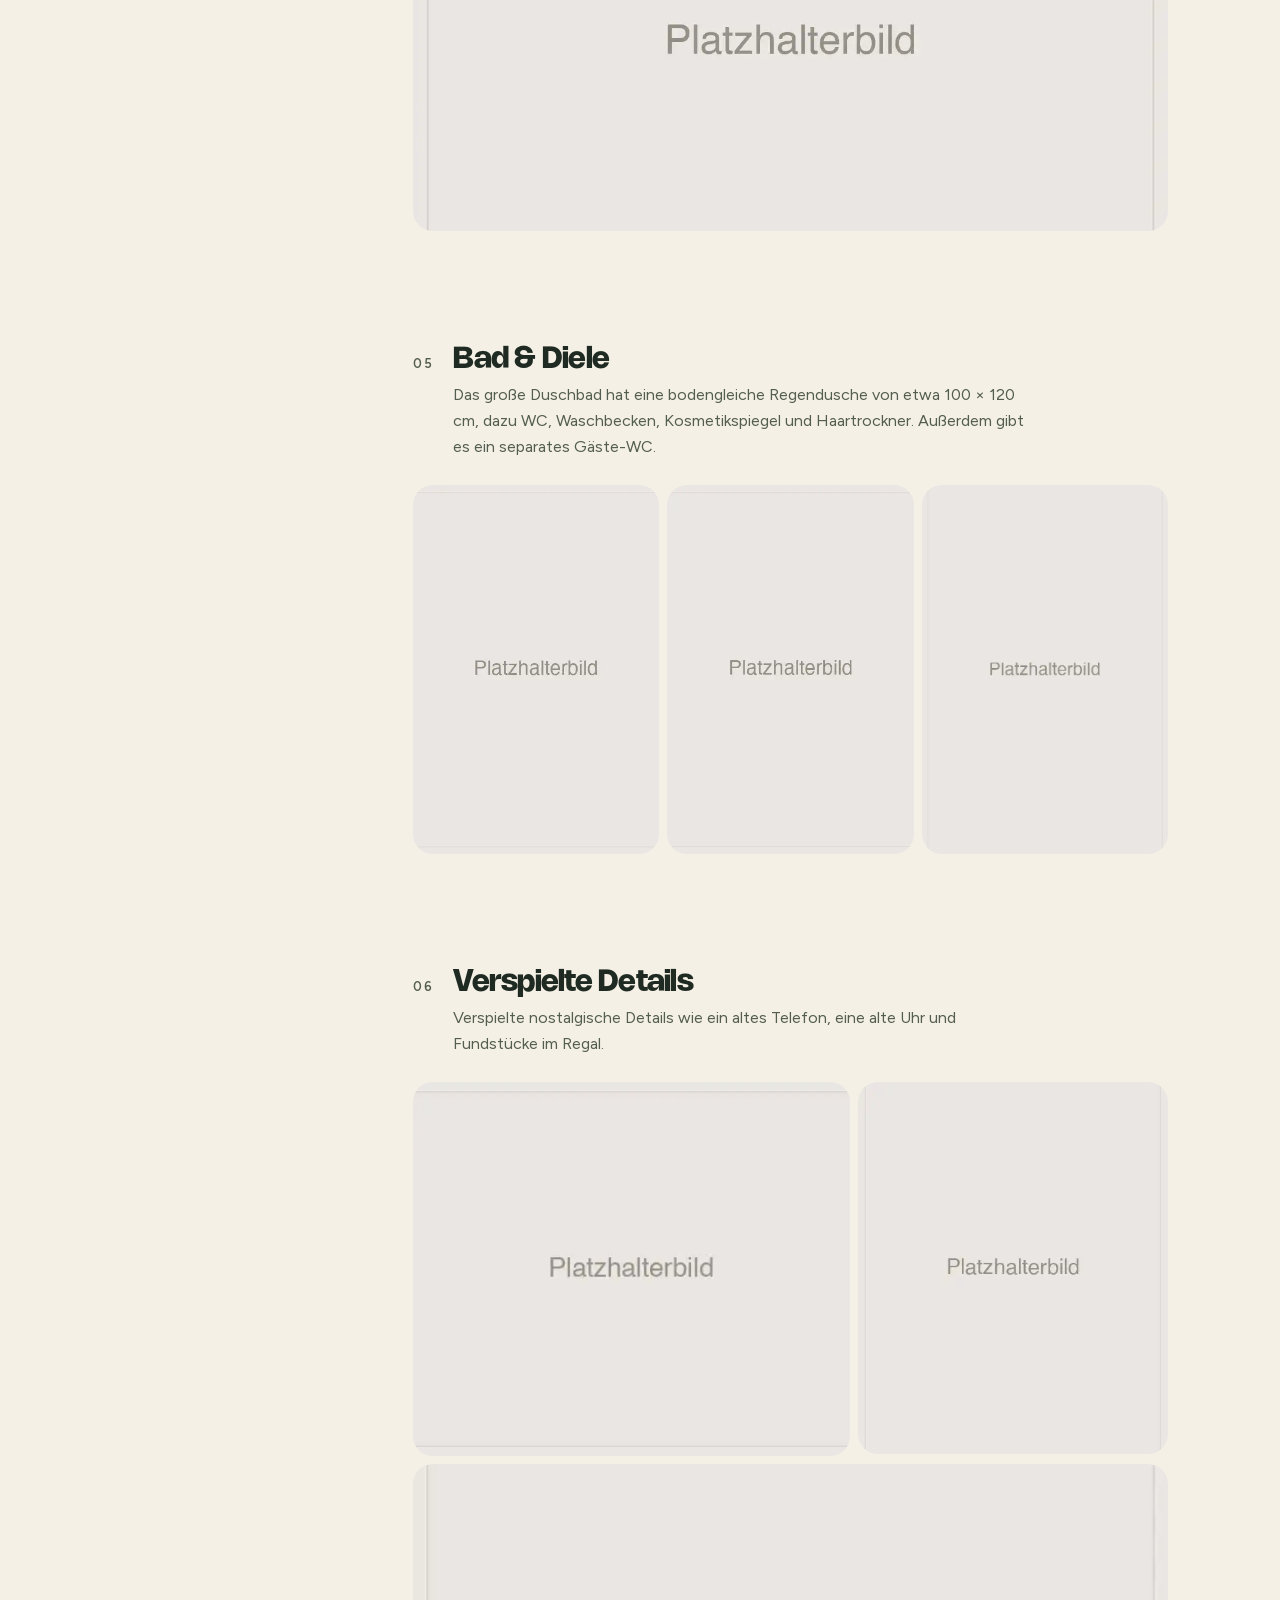
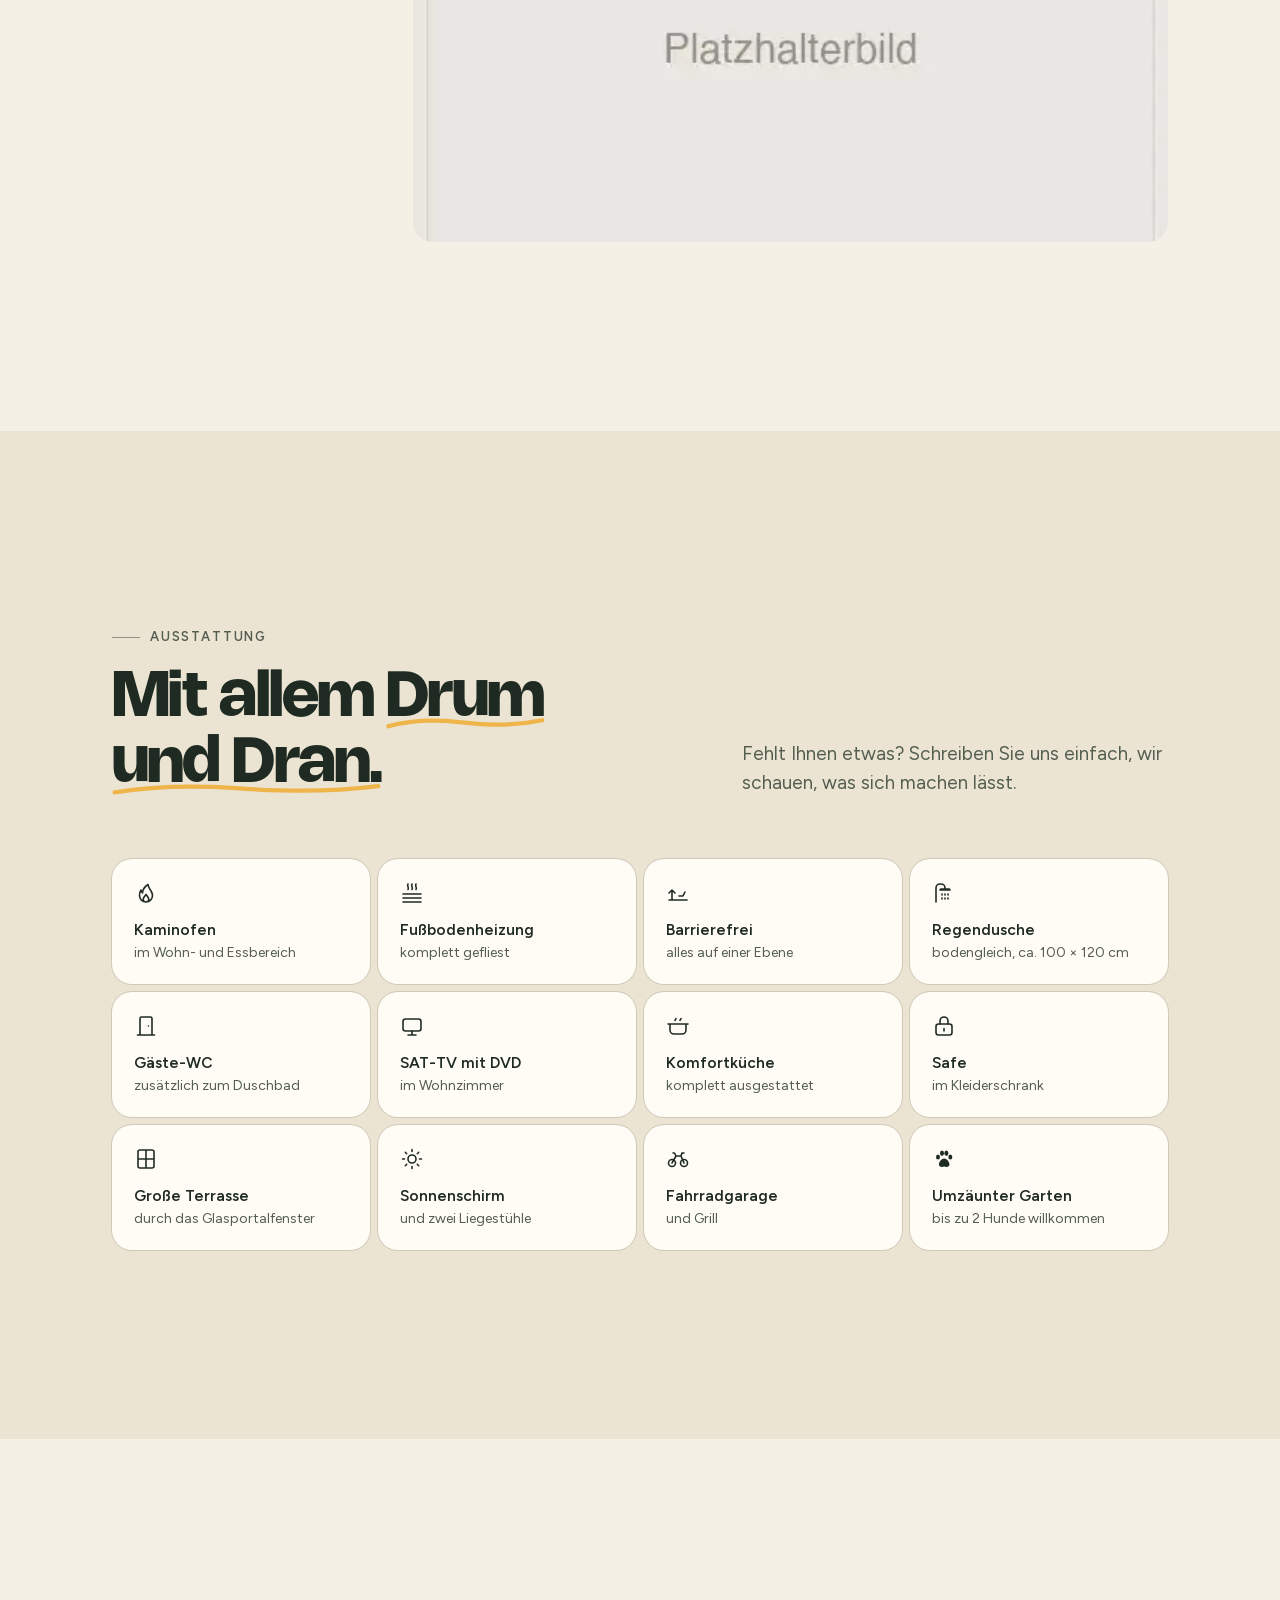
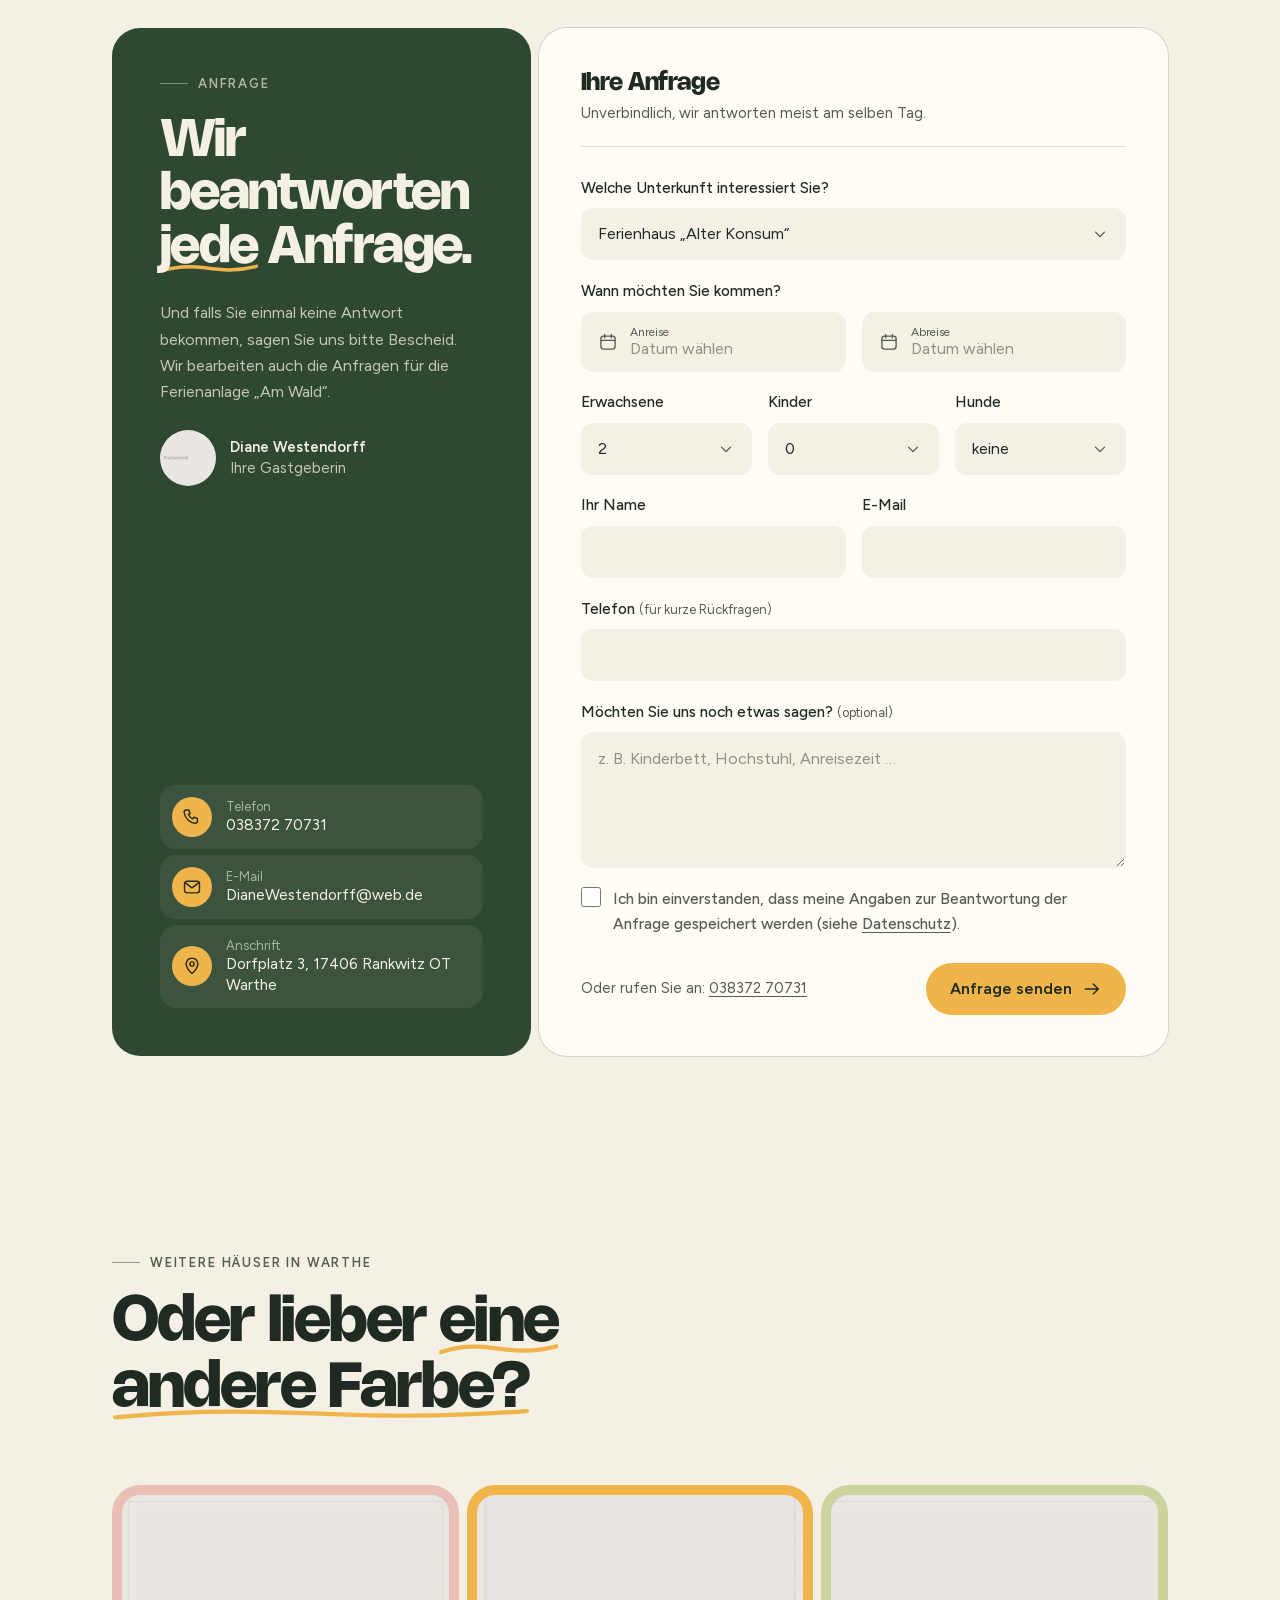
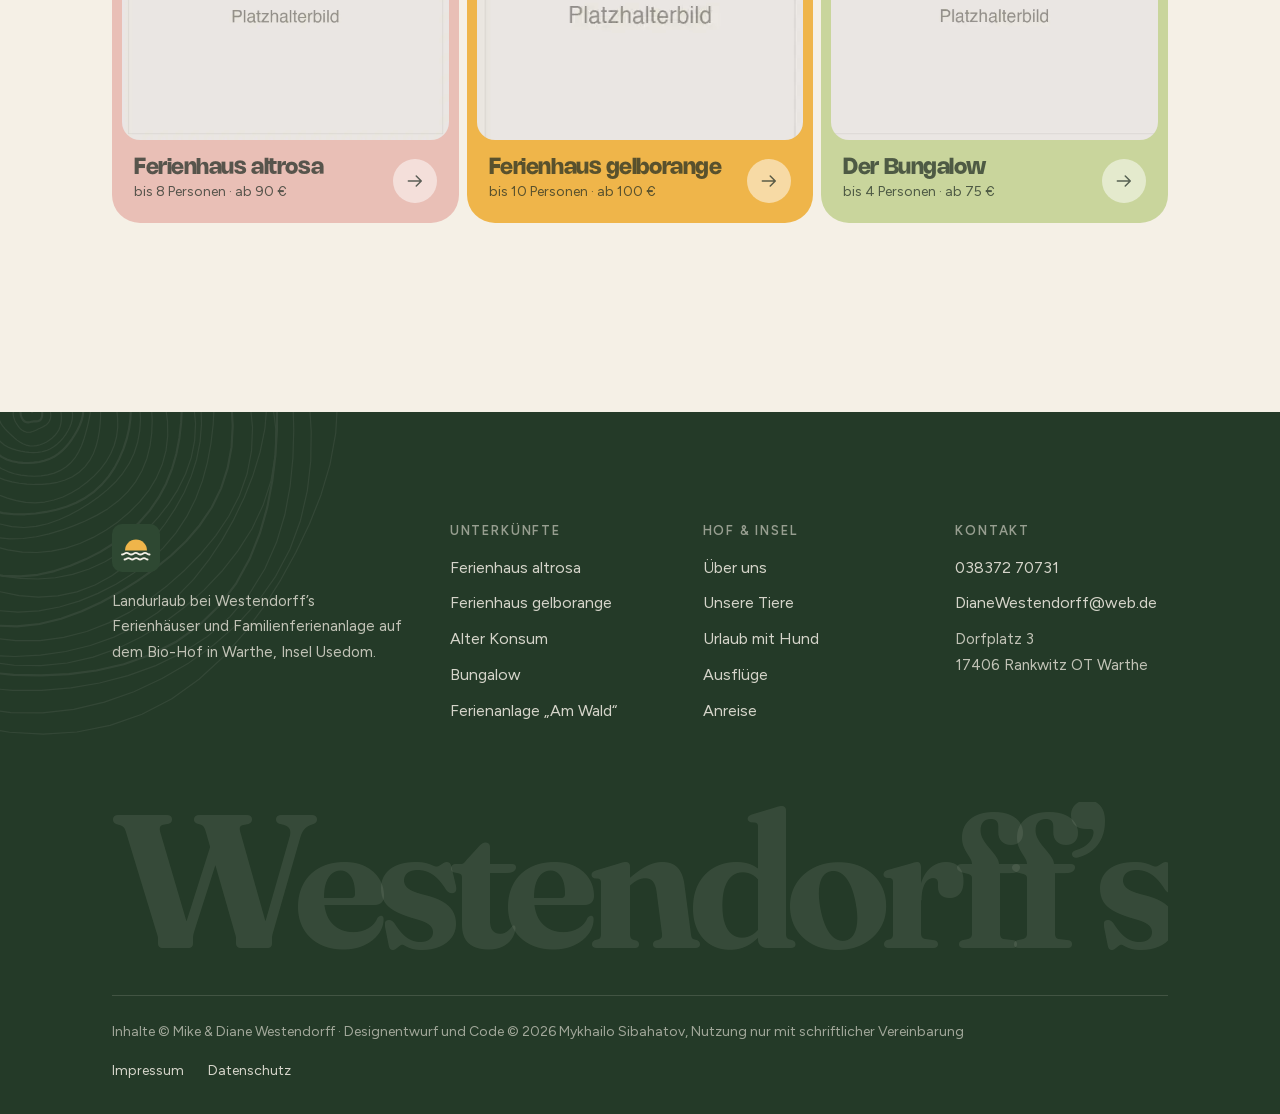
==== commit 37dbd608: "Entwurf: Fotos durch Platzhalter ersetzt, Impressum von Vias Media Alle Fotos sind neutrale Platzhal" ====
--- a/alter-konsum.html
+++ b/alter-konsum.html
@@ -475,7 +475,7 @@
       <svg class="footer__word" viewBox="0 0 1000 160" aria-hidden="true"><text x="0" y="138" textLength="1000" lengthAdjust="spacingAndGlyphs">Westendorff’s</text></svg>
       <div class="footer__bottom">
         <span>Inhalte © Mike &amp; Diane Westendorff · Designentwurf und Code © 2026 Mykhailo Sibahatov, Nutzung nur mit schriftlicher Vereinbarung</span>
-        <nav aria-label="Rechtliches"><a href="#">Impressum</a><a href="#">Datenschutz</a></nav>
+        <nav aria-label="Rechtliches"><a href="impressum.html">Impressum</a><a href="#">Datenschutz</a></nav>
       </div>
     </div>
   </footer>
